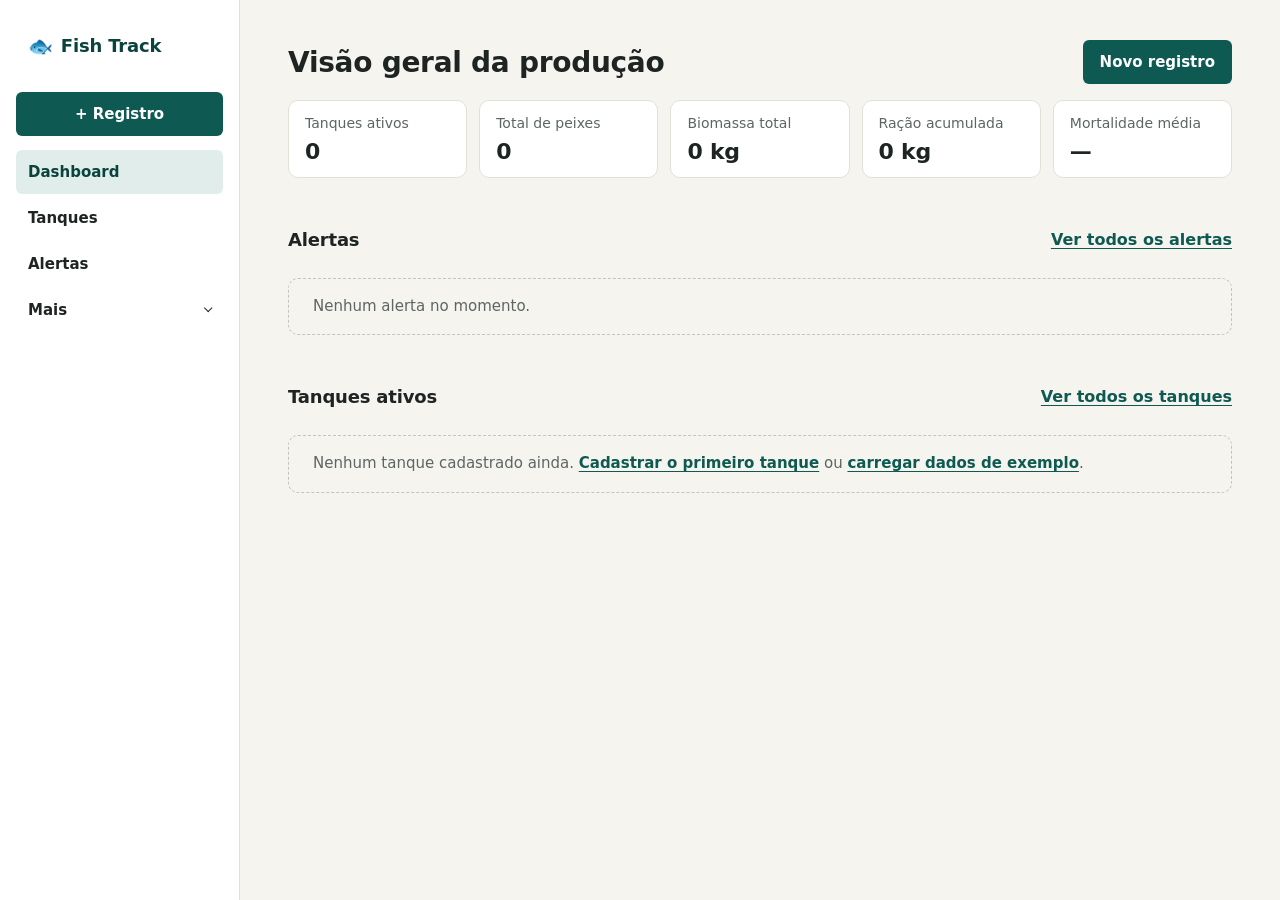
==== index.html @ eb99dcd0 "implementa o JavaScript do MVP com PWA offline." ====
<!DOCTYPE html>
<html lang="pt-BR">
<head>
    <meta charset="UTF-8">
    <meta name="viewport" content="width=device-width, initial-scale=1.0">
    <title>Fish Track - Dashboard</title>
    <meta name="theme-color" content="#0e5a52">
    <link rel="icon" href="assets/icons/icone.svg" type="image/svg+xml">
    <link rel="apple-touch-icon" href="assets/icons/icone-192.png">
    <link rel="manifest" href="manifest.json">
    <link rel="stylesheet" href="css/base.css">
    <link rel="stylesheet" href="css/layout.css">
    <link rel="stylesheet" href="css/components.css">
</head>
<body>
    <header class="cabecalho">
        <a class="cabecalho__marca" href="index.html">
            <span class="cabecalho__logo" aria-hidden="true">🐟</span>
            <span class="cabecalho__titulo">Fish Track</span>
        </a>
        <nav class="menu" aria-label="Navegação principal">
            <a class="menu__link" href="index.html" aria-current="page">Dashboard</a>
            <a class="menu__link" href="tanques.html">Tanques</a>
            <a class="menu__link menu__link--destaque" href="registro.html">+ Registro</a>
            <a class="menu__link" href="alertas.html">Alertas</a>
            <details class="menu__mais" id="menu-mais">
                <summary class="menu__link">Mais</summary>
                <div class="menu__submenu">
                    <a class="menu__link" href="calendario.html">Calendário</a>
                    <a class="menu__link" href="configuracoes.html">Configurações</a>
                </div>
            </details>
        </nav>
    </header>

    <main class="pagina">
        <section class="secao" aria-labelledby="titulo-visao-geral">
            <div class="secao__cabecalho">
                <h1 class="pagina__titulo" id="titulo-visao-geral">Visão geral da produção</h1>
                <a class="botao botao--primario" href="registro.html">Novo registro</a>
            </div>

            <dl class="grade-indicadores">
                <div class="cartao-indicador">
                    <dt class="cartao-indicador__rotulo">Tanques ativos</dt>
                    <dd class="cartao-indicador__valor" data-indicador="tanquesAtivos">—</dd>
                </div>
                <div class="cartao-indicador">
                    <dt class="cartao-indicador__rotulo">Total de peixes</dt>
                    <dd class="cartao-indicador__valor" data-indicador="totalPeixes">—</dd>
                </div>
                <div class="cartao-indicador">
                    <dt class="cartao-indicador__rotulo">Biomassa total</dt>
                    <dd class="cartao-indicador__valor" data-indicador="biomassaTotal">—</dd>
                </div>
                <div class="cartao-indicador">
                    <dt class="cartao-indicador__rotulo">Ração acumulada</dt>
                    <dd class="cartao-indicador__valor" data-indicador="racaoAcumulada">—</dd>
                </div>
                <div class="cartao-indicador">
                    <dt class="cartao-indicador__rotulo">Mortalidade média</dt>
                    <dd class="cartao-indicador__valor" data-indicador="mortalidadeMedia">—</dd>
                </div>
            </dl>
        </section>

        <section class="secao" aria-labelledby="titulo-alertas">
            <div class="secao__cabecalho">
                <h2 class="secao__titulo" id="titulo-alertas">Alertas</h2>
                <a class="link" href="alertas.html">Ver todos os alertas</a>
            </div>

            <ul class="lista-alertas" id="lista-alertas">
                <li class="lista-alertas__vazio">Nenhum alerta no momento.</li>
            </ul>
        </section>

        <section class="secao" aria-labelledby="titulo-tanques-ativos">
            <div class="secao__cabecalho">
                <h2 class="secao__titulo" id="titulo-tanques-ativos">Tanques ativos</h2>
                <a class="link" href="tanques.html">Ver todos os tanques</a>
            </div>

            <div class="grade-tanques" id="grade-tanques">
                <p class="grade-tanques__vazio">Nenhum tanque com ciclo ativo no momento.</p>
            </div>
        </section>
    </main>

    <script type="module" src="js/pages/dashboard.js"></script>
</body>
</html>
---- css/base.css ----
/* =========================================================
   Fish Track — base
   Variáveis, reset e tipografia.
   Breakpoints do projeto (media queries não aceitam variáveis):
   40rem para tablet e 60rem para desktop, com menu lateral.
   ========================================================= */

:root {
    color-scheme: light;

    /* Cores */
    --cor-fundo: #f5f4ef;
    --cor-superficie: #ffffff;
    --cor-superficie-suave: #faf9f6;
    --cor-borda: #e2e0d8;
    --cor-borda-forte: #c6c3b8;
    --cor-texto: #1d2422;
    --cor-texto-suave: #5c6662;
    --cor-texto-invertido: #ffffff;

    --cor-primaria: #0e5a52;
    --cor-primaria-escura: #0a433d;
    --cor-primaria-suave: #e1edea;

    --cor-sucesso: #2d6a31;
    --cor-sucesso-suave: #e6f0e2;
    --cor-atencao: #8a5300;
    --cor-atencao-suave: #faefdc;
    --cor-perigo: #a8231b;
    --cor-perigo-suave: #fbeae7;
    --cor-perigo-borda: #ebc0ba;
    --cor-info: #52617a;
    --cor-info-suave: #e9edf2;
    --cor-neutra-suave: #ecebe5;

    --cor-foco: var(--cor-primaria);

    /* Eventos do calendário. Despesca prevista e realizada usam a mesma cor:
       a prevista é desenhada vazada. */
    --cor-evento-povoamento: var(--cor-primaria);
    --cor-evento-registro: var(--cor-info);
    --cor-evento-despesca: var(--cor-sucesso);

    /* Tipografia: fonte do sistema, para funcionar offline sem baixar nada */
    --fonte: system-ui, -apple-system, "Segoe UI", Roboto, "Helvetica Neue", Arial, sans-serif;
    --texto-1: 0.75rem;
    --texto-2: 0.875rem;
    --texto-3: 0.9375rem;
    --texto-4: 1rem;
    --texto-5: 1.125rem;
    --texto-6: 1.375rem;
    --texto-7: 1.75rem;

    /* Espaçamentos */
    --espaco-1: 0.25rem;
    --espaco-2: 0.5rem;
    --espaco-3: 0.75rem;
    --espaco-4: 1rem;
    --espaco-5: 1.5rem;
    --espaco-6: 2rem;
    --espaco-7: 2.5rem;
    --espaco-8: 3rem;

    /* Formas e medidas */
    --raio: 6px;
    --raio-grande: 10px;
    --altura-toque: 2.75rem;
    --altura-menu: 3.75rem;
    --largura-conteudo: 72rem;
    --sombra-flutuante: 0 12px 32px rgb(29 36 34 / 0.16), 0 2px 6px rgb(29 36 34 / 0.08);
    --transicao: 150ms ease;
}

*,
*::before,
*::after {
    box-sizing: border-box;
}

/* Classes como .botao definem display e anulariam o atributo hidden,
   que o JS usa para mostrar e esconder elementos. */
[hidden] {
    display: none !important;
}

html {
    -webkit-text-size-adjust: 100%;
    text-size-adjust: 100%;
}

body {
    margin: 0;
    min-height: 100vh;
    background: var(--cor-fundo);
    color: var(--cor-texto);
    font-family: var(--fonte);
    font-size: var(--texto-4);
    line-height: 1.55;
    -webkit-font-smoothing: antialiased;
}

h1,
h2,
h3,
p,
dl,
dd,
figure {
    margin: 0;
}

h1,
h2,
h3 {
    font-weight: 650;
    line-height: 1.25;
    letter-spacing: -0.01em;
    text-wrap: balance;
}

p {
    text-wrap: pretty;
}

a {
    color: var(--cor-primaria);
}

img,
svg {
    display: block;
    max-width: 100%;
}

button,
input,
select,
textarea {
    font: inherit;
    color: inherit;
}

table {
    border-collapse: collapse;
}

:focus-visible {
    outline: 2px solid var(--cor-foco);
    outline-offset: 2px;
}

::selection {
    background: var(--cor-primaria-suave);
    color: var(--cor-texto);
}

/* Texto lido por leitores de tela e invisível na tela, para informações
   que a interface só mostra por cor (como a gravidade de um alerta). */
.visualmente-oculto {
    position: absolute;
    width: 1px;
    height: 1px;
    overflow: hidden;
    clip-path: inset(50%);
    white-space: nowrap;
}
---- css/layout.css ----
/* =========================================================
   Fish Track — layout
   Estrutura da página, navegação e grades. Mobile-first:
   no celular o menu é uma barra fixa embaixo; a partir de
   60rem vira uma coluna lateral.
   ========================================================= */

body {
    padding-bottom: calc(var(--altura-menu) + env(safe-area-inset-bottom));
}

/* ---------- Cabeçalho ---------- */

.cabecalho {
    display: flex;
    align-items: center;
    padding: var(--espaco-2) var(--espaco-4);
    background: var(--cor-superficie);
    border-bottom: 1px solid var(--cor-borda);
}

.cabecalho__marca {
    display: inline-flex;
    align-items: center;
    gap: var(--espaco-2);
    min-height: var(--altura-toque);
    color: var(--cor-primaria-escura);
    font-size: var(--texto-5);
    font-weight: 700;
    letter-spacing: -0.01em;
    text-decoration: none;
}

.cabecalho__logo {
    font-size: 1.25rem;
    line-height: 1;
}

/* ---------- Menu ---------- */

.menu {
    position: fixed;
    inset: auto 0 0;
    z-index: 10;
    display: flex;
    align-items: stretch;
    height: calc(var(--altura-menu) + env(safe-area-inset-bottom));
    padding: 0 var(--espaco-1) env(safe-area-inset-bottom);
    background: var(--cor-superficie);
    border-top: 1px solid var(--cor-borda);
}

.menu > * {
    flex: 1 1 auto;
}

.menu__link {
    display: flex;
    align-items: center;
    justify-content: center;
    padding: 0 var(--espaco-1);
    color: var(--cor-texto-suave);
    font-size: var(--texto-1);
    font-weight: 600;
    line-height: 1.2;
    white-space: nowrap;
    text-decoration: none;
    cursor: pointer;
    transition: color var(--transicao), background-color var(--transicao);
}

.menu__link:hover {
    color: var(--cor-texto);
}

.menu__link[aria-current="page"],
.menu__mais:not([open]):has([aria-current="page"]) > .menu__link {
    color: var(--cor-primaria);
    box-shadow: inset 0 2px 0 var(--cor-primaria);
}

.menu__link--destaque {
    flex: none;
    align-self: center;
    min-height: var(--altura-toque);
    margin: 0 var(--espaco-1);
    padding: 0 var(--espaco-3);
    border-radius: var(--raio);
    background: var(--cor-primaria);
    color: var(--cor-texto-invertido);
}

.menu__link--destaque:hover,
.menu__link--destaque[aria-current="page"] {
    background: var(--cor-primaria-escura);
    color: var(--cor-texto-invertido);
    box-shadow: none;
}

.menu__mais > summary {
    height: 100%;
    list-style: none;
    user-select: none;
}

.menu__mais > summary::-webkit-details-marker {
    display: none;
}

/* No celular, o submenu abre como painel acima da barra. */
.menu__submenu {
    position: absolute;
    right: var(--espaco-2);
    bottom: calc(100% + var(--espaco-2));
    display: grid;
    min-width: 12rem;
    padding: var(--espaco-1);
    background: var(--cor-superficie);
    border: 1px solid var(--cor-borda);
    border-radius: var(--raio-grande);
    box-shadow: var(--sombra-flutuante);
}

.menu__submenu .menu__link {
    justify-content: flex-start;
    min-height: var(--altura-toque);
    padding: 0 var(--espaco-3);
    border-radius: var(--raio);
    color: var(--cor-texto);
    font-size: var(--texto-3);
}

.menu__submenu .menu__link[aria-current="page"] {
    background: var(--cor-primaria-suave);
    color: var(--cor-primaria-escura);
    box-shadow: none;
}

/* ---------- Página e seções ---------- */

.pagina {
    width: 100%;
    max-width: var(--largura-conteudo);
    margin-inline: auto;
    padding: var(--espaco-5) var(--espaco-4) var(--espaco-7);
}

.pagina__titulo {
    font-size: var(--texto-6);
}

.pagina > .pagina__titulo {
    margin-bottom: var(--espaco-5);
}

.pagina__descricao,
.secao__descricao {
    max-width: 60ch;
    color: var(--cor-texto-suave);
}

.secao {
    display: grid;
    align-content: start;
    gap: var(--espaco-4);
}

.secao + .secao {
    margin-top: var(--espaco-7);
}

.secao__cabecalho {
    display: flex;
    flex-wrap: wrap;
    align-items: center;
    justify-content: space-between;
    gap: var(--espaco-2) var(--espaco-4);
}

.secao__titulo {
    font-size: var(--texto-5);
}

.secao__descricao {
    margin-top: calc(var(--espaco-2) * -1);
}

.secao__acoes {
    display: flex;
    flex-wrap: wrap;
    gap: var(--espaco-3);
}

/* ---------- Grades ---------- */

.grade-indicadores {
    display: grid;
    grid-template-columns: repeat(auto-fit, minmax(min(9.5rem, 100%), 1fr));
    gap: var(--espaco-3);
}

.grade-tanques {
    display: grid;
    grid-template-columns: repeat(auto-fill, minmax(min(18rem, 100%), 1fr));
    gap: var(--espaco-4);
}

.grade-graficos {
    display: grid;
    grid-template-columns: repeat(auto-fill, minmax(min(20rem, 100%), 1fr));
    gap: var(--espaco-4);
}

.grupos-alertas {
    display: grid;
    gap: var(--espaco-6);
}

/* ---------- Tablet ---------- */

@media (min-width: 40rem) {
    .pagina {
        padding: var(--espaco-6) var(--espaco-6) var(--espaco-8);
    }

    .pagina__titulo {
        font-size: var(--texto-7);
    }

    .menu__link {
        font-size: var(--texto-2);
    }
}

/* ---------- Desktop: menu lateral ---------- */

@media (min-width: 60rem) {
    body {
        display: grid;
        grid-template-columns: 15rem minmax(0, 1fr);
        padding-bottom: 0;
    }

    .cabecalho {
        position: sticky;
        top: 0;
        align-self: start;
        flex-direction: column;
        align-items: stretch;
        gap: var(--espaco-5);
        height: 100dvh;
        padding: var(--espaco-5) var(--espaco-4);
        border-bottom: 0;
        border-right: 1px solid var(--cor-borda);
        overflow-y: auto;
    }

    .cabecalho__marca {
        padding: 0 var(--espaco-3);
    }

    .menu {
        position: static;
        flex-direction: column;
        gap: 2px;
        height: auto;
        padding: 0;
        background: none;
        border: 0;
    }

    .menu > * {
        flex: none;
    }

    .menu__link {
        justify-content: flex-start;
        min-height: var(--altura-toque);
        padding: 0 var(--espaco-3);
        border-radius: var(--raio);
        color: var(--cor-texto);
        font-size: var(--texto-3);
    }

    .menu__link:hover {
        background: var(--cor-neutra-suave);
    }

    .menu__link[aria-current="page"],
    .menu__mais:not([open]):has([aria-current="page"]) > .menu__link {
        background: var(--cor-primaria-suave);
        color: var(--cor-primaria-escura);
        box-shadow: none;
    }

    /* A ação principal fica no topo do menu, como botão. Repete as cores
       porque as regras de .menu__link acima têm a mesma especificidade. */
    .menu__link--destaque {
        order: -1;
        align-self: stretch;
        justify-content: center;
        margin: 0 0 var(--espaco-3);
        background: var(--cor-primaria);
        color: var(--cor-texto-invertido);
    }

    .menu__link--destaque:hover,
    .menu__link--destaque[aria-current="page"] {
        background: var(--cor-primaria-escura);
        color: var(--cor-texto-invertido);
    }

    .menu__mais > summary::after {
        content: "";
        width: 0.4rem;
        height: 0.4rem;
        margin-left: auto;
        border-right: 1.5px solid currentColor;
        border-bottom: 1.5px solid currentColor;
        transform: translateY(-2px) rotate(45deg);
        transition: transform var(--transicao);
    }

    .menu__mais[open] > summary::after {
        transform: translateY(1px) rotate(-135deg);
    }

    .menu__submenu {
        position: static;
        gap: 2px;
        min-width: 0;
        padding: 2px 0 0 var(--espaco-3);
        background: none;
        border: 0;
        border-radius: 0;
        box-shadow: none;
    }

    .pagina {
        padding: var(--espaco-7) var(--espaco-8) var(--espaco-8);
    }
}
---- css/components.css ----
/* =========================================================
   Fish Track — componentes
   Estados visuais usam atributos ARIA quando existem
   (aria-current, aria-selected, aria-invalid, aria-pressed).
   Classes marcadas com "gerado pelo JS" ainda não aparecem no
   HTML: são criadas pelos módulos de js/ui e js/pages.
   ========================================================= */

/* ---------- Botões e links ---------- */

.botao {
    display: inline-flex;
    align-items: center;
    justify-content: center;
    gap: var(--espaco-2);
    min-height: var(--altura-toque);
    padding: 0 var(--espaco-4);
    border: 1px solid transparent;
    border-radius: var(--raio);
    font-size: var(--texto-3);
    font-weight: 600;
    line-height: 1.2;
    text-align: center;
    text-decoration: none;
    white-space: nowrap;
    cursor: pointer;
    transition: background-color var(--transicao), border-color var(--transicao), color var(--transicao);
}

.botao:disabled,
.botao[aria-disabled="true"] {
    opacity: 0.5;
    cursor: not-allowed;
}

.botao--primario {
    background: var(--cor-primaria);
    color: var(--cor-texto-invertido);
}

.botao--primario:hover {
    background: var(--cor-primaria-escura);
}

.botao--secundario {
    background: var(--cor-superficie);
    border-color: var(--cor-borda-forte);
    color: var(--cor-texto);
}

.botao--secundario:hover {
    background: var(--cor-neutra-suave);
}

.botao--perigo {
    background: var(--cor-superficie);
    border-color: var(--cor-perigo-borda);
    color: var(--cor-perigo);
}

.botao--perigo:hover {
    background: var(--cor-perigo-suave);
}

.link {
    padding: 0;
    border: 0;
    background: none;
    color: var(--cor-primaria);
    font-weight: 600;
    text-decoration: underline;
    text-decoration-thickness: 1px;
    text-underline-offset: 0.2em;
    cursor: pointer;
}

.link:hover {
    color: var(--cor-primaria-escura);
    text-decoration-thickness: 2px;
}

/* Links soltos, fora de um parágrafo, precisam da área mínima de toque. */
.secao__cabecalho .link,
.cartao-tanque__acoes .link {
    display: inline-flex;
    align-items: center;
    min-height: var(--altura-toque);
}

/* ---------- Selo de status ---------- */

.selo {
    display: inline-flex;
    align-items: center;
    padding: 0.125rem var(--espaco-2);
    border: 1px solid transparent;
    border-radius: 4px;
    background: var(--cor-neutra-suave);
    color: var(--cor-texto-suave);
    font-size: var(--texto-1);
    font-weight: 600;
    line-height: 1.4;
    white-space: nowrap;
}

.selo:empty {
    display: none;
}

/* Gerado pelo JS: um modificador por status do tanque ("vazio" usa o estilo
   padrão) e, no dashboard, pela maior gravidade entre os alertas do tanque. */
.selo--ativo,
.selo--sem-alerta {
    background: var(--cor-sucesso-suave);
    color: var(--cor-sucesso);
}

.selo--manutencao,
.selo--alerta-media {
    background: var(--cor-atencao-suave);
    color: var(--cor-atencao);
}

.selo--alerta-alta {
    background: var(--cor-perigo-suave);
    color: var(--cor-perigo);
}

.selo--alerta-baixa {
    background: var(--cor-info-suave);
    color: var(--cor-info);
}

.selo--arquivado {
    background: transparent;
    border-color: var(--cor-borda-forte);
}

/* ---------- Campos de formulário ---------- */

.campo {
    display: grid;
    align-content: start;
    gap: var(--espaco-2);
    max-width: 40rem;
}

.campo--filtro {
    max-width: 18rem;
}

.campo__rotulo {
    font-size: var(--texto-3);
    font-weight: 600;
}

.campo__input,
.campo__select {
    width: 100%;
    min-height: var(--altura-toque);
    padding: var(--espaco-2) var(--espaco-3);
    border: 1px solid var(--cor-borda-forte);
    border-radius: var(--raio);
    background: var(--cor-superficie);
    color: var(--cor-texto);
    /* 1rem evita o zoom automático do iOS ao focar o campo. */
    font-size: var(--texto-4);
    transition: border-color var(--transicao);
}

.campo__input:hover,
.campo__select:hover {
    border-color: var(--cor-texto-suave);
}

.campo__input:focus-visible,
.campo__select:focus-visible {
    border-color: var(--cor-primaria);
    outline-offset: 0;
}

.campo__input[aria-invalid="true"],
.campo__select[aria-invalid="true"] {
    border-color: var(--cor-perigo);
}

.campo__input--area {
    min-height: 6rem;
    resize: vertical;
}

.campo__select {
    appearance: none;
    padding-right: 2.5rem;
    background: var(--cor-superficie) url("data:image/svg+xml,%3Csvg xmlns='http://www.w3.org/2000/svg' width='12' height='8' viewBox='0 0 12 8'%3E%3Cpath d='M1 1.5l5 5 5-5' fill='none' stroke='%235c6662' stroke-width='1.5'/%3E%3C/svg%3E") no-repeat right 0.875rem center;
}

.campo__input[type="file"] {
    padding: var(--espaco-1);
    font-size: var(--texto-3);
}

.campo__input::file-selector-button {
    min-height: 2.25rem;
    margin-right: var(--espaco-3);
    padding: 0 var(--espaco-3);
    border: 1px solid var(--cor-borda-forte);
    border-radius: 4px;
    background: var(--cor-superficie-suave);
    color: var(--cor-texto);
    font-weight: 600;
    cursor: pointer;
}

/* Sem espaço entre linhas: o padding do rótulo já separa a ajuda. */
.campo--checkbox {
    grid-template-columns: auto 1fr;
    align-items: center;
    gap: 0 var(--espaco-3);
}

.campo--checkbox .campo__rotulo {
    padding-block: var(--espaco-2);
    cursor: pointer;
}

.campo--checkbox .campo__ajuda {
    grid-column: 2;
}

.campo__checkbox {
    width: 1.25rem;
    height: 1.25rem;
    margin: 0;
    accent-color: var(--cor-primaria);
}

.campo__ajuda {
    color: var(--cor-texto-suave);
    font-size: var(--texto-2);
}

.campo__erro {
    color: var(--cor-perigo);
    font-size: var(--texto-2);
    font-weight: 600;
}

.campo__erro:empty {
    display: none;
}

/* ---------- Formulário ---------- */

.formulario {
    display: grid;
    gap: var(--espaco-5);
    max-width: 40rem;
}

.formulario__grade {
    display: grid;
    gap: var(--espaco-5) var(--espaco-4);
}

.formulario__aviso {
    color: var(--cor-texto-suave);
    font-size: var(--texto-3);
}

.formulario__erro-geral {
    padding: var(--espaco-3) var(--espaco-4);
    border: 1px solid var(--cor-perigo-borda);
    border-radius: var(--raio);
    background: var(--cor-perigo-suave);
    color: var(--cor-perigo);
    font-weight: 600;
}

.formulario__acoes,
.dialogo__acoes {
    display: flex;
    flex-wrap: wrap;
    gap: var(--espaco-3);
}

.formulario__acoes {
    padding-top: var(--espaco-2);
}

/* No celular os botões dividem a largura; em telas maiores ficam à direita. */
.formulario__acoes > *,
.dialogo__acoes > * {
    flex: 1 1 9rem;
}

@media (min-width: 40rem) {
    /* Sem espaço entre linhas: as linhas de ajuda e erro ficam vazias quase
       sempre, e o espaçamento interno vem do gap do próprio .campo. */
    .formulario__grade {
        grid-template-columns: 1fr 1fr;
        row-gap: 0;
    }

    /* Rótulo, campo, ajuda e erro ocupam linhas compartilhadas pelas duas
       colunas: um rótulo de duas linhas não desalinha o campo ao lado. */
    .formulario__grade > .campo {
        grid-row: span 4;
        grid-template-rows: subgrid;
    }

    .formulario__acoes,
    .dialogo__acoes {
        justify-content: flex-end;
    }

    .formulario__acoes > *,
    .dialogo__acoes > * {
        flex: none;
    }
}

/* ---------- Mensagem de status ---------- */

/* Retorno de uma ação (salvar, exportar, restaurar). Fica num elemento com
   role="status", que já existe vazio na página para o leitor de tela anunciar. */
.mensagem {
    color: var(--cor-sucesso);
    font-weight: 600;
}

.mensagem:empty {
    display: none;
}

.mensagem--erro {
    color: var(--cor-perigo);
}

/* ---------- Cartões ---------- */

.cartao-indicador,
.cartao-tanque,
.cartao-grafico {
    background: var(--cor-superficie);
    border: 1px solid var(--cor-borda);
    border-radius: var(--raio-grande);
}

/* O valor fica no rodapé do cartão para alinhar na mesma linha da grade
   mesmo quando algum rótulo quebra em duas linhas. */
.cartao-indicador {
    display: grid;
    align-content: space-between;
    gap: var(--espaco-1);
    padding: var(--espaco-3) var(--espaco-4);
}

.cartao-indicador__rotulo {
    color: var(--cor-texto-suave);
    font-size: var(--texto-2);
}

.cartao-indicador__valor {
    font-size: var(--texto-6);
    font-weight: 650;
    font-variant-numeric: tabular-nums;
    letter-spacing: -0.01em;
    line-height: 1.2;
}

.cartao-tanque {
    display: grid;
    align-content: start;
    gap: var(--espaco-3);
    padding: var(--espaco-4);
}

.cartao-tanque__cabecalho {
    display: flex;
    align-items: flex-start;
    justify-content: space-between;
    gap: var(--espaco-3);
}

.cartao-tanque__nome {
    font-size: var(--texto-5);
}

.cartao-tanque__especie {
    margin-top: calc(var(--espaco-2) * -1);
    color: var(--cor-texto-suave);
    font-size: var(--texto-2);
}

.cartao-tanque__metricas {
    display: grid;
    grid-template-columns: repeat(3, minmax(0, 1fr));
    gap: var(--espaco-3);
    padding-top: var(--espaco-3);
    border-top: 1px solid var(--cor-borda);
}

.cartao-tanque__metrica dt {
    color: var(--cor-texto-suave);
    font-size: var(--texto-1);
}

.cartao-tanque__metrica dd {
    font-weight: 600;
    font-variant-numeric: tabular-nums;
}

.cartao-tanque__acoes {
    display: flex;
    flex-wrap: wrap;
    gap: var(--espaco-5);
}

/* ---------- Gráficos ---------- */

.cartao-grafico {
    display: grid;
    gap: var(--espaco-3);
    padding: var(--espaco-4);
}

.cartao-grafico__titulo {
    font-size: var(--texto-3);
    font-weight: 600;
}

.cartao-grafico__area:empty {
    display: none;
}

.cartao-grafico__area svg {
    width: 100%;
    height: auto;
    overflow: visible;
}

.cartao-grafico__vazio {
    display: grid;
    place-items: center;
    min-height: 10rem;
    padding: var(--espaco-4);
    border-radius: var(--raio);
    background: var(--cor-superficie-suave);
    color: var(--cor-texto-suave);
    font-size: var(--texto-2);
    text-align: center;
}

/* Gerado por js/ui/graficos.js: elementos do SVG. */
.grafico__grade {
    stroke: var(--cor-borda);
    stroke-width: 1;
}

.grafico__rotulo {
    fill: var(--cor-texto-suave);
    font-size: 11px;
    font-variant-numeric: tabular-nums;
}

.grafico__area {
    fill: var(--cor-primaria-suave);
}

.grafico__linha {
    fill: none;
    stroke: var(--cor-primaria);
    stroke-width: 2;
    stroke-linecap: round;
    stroke-linejoin: round;
}

.grafico__ponto {
    fill: var(--cor-superficie);
    stroke: var(--cor-primaria);
    stroke-width: 2;
}

/* ---------- Avisos e estados vazios ---------- */

.aviso-vazio {
    padding: var(--espaco-4) var(--espaco-5);
    border: 1px solid var(--cor-borda);
    border-radius: var(--raio-grande);
    background: var(--cor-superficie);
    color: var(--cor-texto-suave);
}

.aviso-vazio:not([hidden]) + * {
    margin-top: var(--espaco-5);
}

.grade-tanques__vazio,
.grupos-alertas__vazio,
.lista-alertas__vazio,
.lista-registros__vazio,
.lista-eventos__vazio,
.tabela__vazio,
.aviso-pendente {
    padding: var(--espaco-4) var(--espaco-5);
    border: 1px dashed var(--cor-borda-forte);
    border-radius: var(--raio-grande);
    color: var(--cor-texto-suave);
    font-size: var(--texto-3);
}

.grade-tanques__vazio {
    grid-column: 1 / -1;
}

/* ---------- Listas ---------- */

.lista-alertas,
.lista-registros,
.lista-eventos,
.legenda-calendario {
    margin: 0;
    padding: 0;
    list-style: none;
}

.lista-alertas {
    display: grid;
    gap: var(--espaco-2);
}

/* Gerado pelo JS: .lista-alertas__item com --alta, --media ou --baixa,
   contendo .lista-alertas__titulo e .lista-alertas__detalhe. */
.lista-alertas__item {
    --cor-gravidade: var(--cor-info);
    display: grid;
    grid-template-columns: auto 1fr;
    align-items: start;
    column-gap: var(--espaco-3);
    padding: var(--espaco-3) var(--espaco-4);
    border: 1px solid var(--cor-borda);
    border-radius: var(--raio-grande);
    background: var(--cor-superficie);
}

.lista-alertas__item::before {
    content: "";
    grid-row: span 2;
    width: 0.625rem;
    height: 0.625rem;
    margin-top: 0.45em;
    border-radius: 50%;
    background: var(--cor-gravidade);
}

.lista-alertas__item--alta {
    --cor-gravidade: var(--cor-perigo);
    border-color: var(--cor-perigo-borda);
    background: var(--cor-perigo-suave);
}

.lista-alertas__item--media {
    --cor-gravidade: var(--cor-atencao);
}

.lista-alertas__titulo {
    font-weight: 600;
}

.lista-alertas__detalhe {
    grid-column: 2;
    color: var(--cor-texto-suave);
    font-size: var(--texto-2);
}

.grupo-alertas {
    display: grid;
    gap: var(--espaco-3);
}

.grupo-alertas__titulo {
    font-size: var(--texto-5);
}

.grupo-alertas__titulo .link {
    color: var(--cor-texto);
    text-decoration: none;
}

.grupo-alertas__titulo .link:hover {
    text-decoration: underline;
}

.grupo-alertas__especie {
    margin-top: calc(var(--espaco-3) * -1);
    color: var(--cor-texto-suave);
    font-size: var(--texto-2);
}

/* Gerado pelo JS: linhas de registros recentes (__item, __data, __resumo)
   e de eventos do dia (__item com o tipo do evento, __tanque, __tipo). */
.lista-registros__item,
.lista-eventos__item {
    padding: var(--espaco-3) 0;
    border-bottom: 1px solid var(--cor-borda);
}

.lista-registros__item {
    display: flex;
    flex-wrap: wrap;
    align-items: baseline;
    gap: var(--espaco-1) var(--espaco-4);
}

/* Mesma estrutura dos alertas: marcador à esquerda, texto em duas linhas. */
.lista-eventos__item {
    display: grid;
    grid-template-columns: auto 1fr;
    align-items: start;
    column-gap: var(--espaco-3);
}

.lista-eventos__tipo {
    grid-column: 2;
}

.lista-registros__data,
.lista-eventos__tanque {
    font-weight: 600;
    font-variant-numeric: tabular-nums;
}

.lista-registros__resumo,
.lista-eventos__tipo {
    color: var(--cor-texto-suave);
    font-size: var(--texto-2);
}

/* ---------- Abas ---------- */

.abas {
    display: flex;
    gap: var(--espaco-1);
    margin-bottom: var(--espaco-6);
    /* Linha de base em sombra: uma borda com margem negativa nas abas
       geraria rolagem vertical de 1px dentro do overflow. */
    box-shadow: inset 0 -1px 0 var(--cor-borda);
    overflow-x: auto;
    scrollbar-width: none;
}

.abas__aba {
    flex: none;
    min-height: var(--altura-toque);
    padding: 0 var(--espaco-4);
    border: 0;
    border-bottom: 2px solid transparent;
    background: none;
    color: var(--cor-texto-suave);
    font-weight: 600;
    cursor: pointer;
    transition: color var(--transicao), border-color var(--transicao);
}

.abas__aba:hover {
    color: var(--cor-texto);
}

.abas__aba[aria-selected="true"] {
    border-bottom-color: var(--cor-primaria);
    color: var(--cor-primaria);
}

/* ---------- Tabela ---------- */

.tabela-rolagem {
    overflow-x: auto;
    border: 1px solid var(--cor-borda);
    border-radius: var(--raio-grande);
    background: var(--cor-superficie);
}

.tabela {
    width: 100%;
    font-size: var(--texto-3);
    font-variant-numeric: tabular-nums;
}

.tabela th,
.tabela td {
    padding: var(--espaco-3);
    border-bottom: 1px solid var(--cor-borda);
    text-align: left;
    vertical-align: top;
}

/* Cabeçalhos podem quebrar ("Peso médio / (g)") para a tabela caber no
   desktop sem rolagem; alinhados por baixo, as quebras não desalinham. */
.tabela th {
    background: var(--cor-superficie-suave);
    color: var(--cor-texto-suave);
    font-size: var(--texto-2);
    font-weight: 600;
    vertical-align: bottom;
}

.tabela td:last-child {
    white-space: nowrap;
}

.tabela tbody tr:last-child td {
    border-bottom: 0;
}

.tabela tbody tr:hover {
    background: var(--cor-superficie-suave);
}

/* Gerado pelo JS: links de editar e excluir na última coluna. */
.tabela__acoes {
    display: flex;
    gap: var(--espaco-4);
}

/* ---------- Diálogo ---------- */

.dialogo {
    width: min(28rem, calc(100% - 2 * var(--espaco-4)));
    padding: 0;
    border: 1px solid var(--cor-borda);
    border-radius: var(--raio-grande);
    background: var(--cor-superficie);
    color: var(--cor-texto);
    box-shadow: var(--sombra-flutuante);
}

.dialogo::backdrop {
    background: rgb(29 36 34 / 0.45);
}

.dialogo--formulario {
    width: min(40rem, calc(100% - 2 * var(--espaco-4)));
}

.dialogo__conteudo {
    display: grid;
    gap: var(--espaco-5);
    padding: var(--espaco-5);
}

.dialogo__titulo {
    font-size: var(--texto-5);
}

.dialogo__texto {
    margin-top: calc(var(--espaco-3) * -1);
    color: var(--cor-texto-suave);
    font-size: var(--texto-3);
}

/* ---------- Cabeçalho do tanque ---------- */

.cabecalho-tanque {
    display: grid;
    gap: var(--espaco-2);
    margin-bottom: var(--espaco-5);
}

.cabecalho-tanque__identificacao {
    display: flex;
    flex-wrap: wrap;
    align-items: center;
    gap: var(--espaco-2) var(--espaco-3);
}

.cabecalho-tanque__especie {
    color: var(--cor-texto-suave);
}

.cabecalho-tanque__ciclo,
.cabecalho-tanque__observacoes {
    color: var(--cor-texto-suave);
    font-size: var(--texto-2);
}

.cabecalho-tanque__observacoes {
    max-width: 60ch;
    white-space: pre-line;
}

.cabecalho-tanque__especie:empty,
.cabecalho-tanque__ciclo:empty,
.cabecalho-tanque__observacoes:empty {
    display: none;
}

.cabecalho-tanque__acoes {
    display: flex;
    flex-wrap: wrap;
    gap: var(--espaco-2);
    margin-top: var(--espaco-3);
}

/* ---------- Calendário ---------- */

.navegacao-mes {
    display: flex;
    flex-wrap: wrap;
    align-items: center;
    gap: var(--espaco-2);
}

.navegacao-mes__titulo {
    flex: 1 1 auto;
    min-width: 8rem;
    font-size: var(--texto-5);
    text-align: center;
}

.navegacao-mes .botao {
    min-width: var(--altura-toque);
    padding: 0 var(--espaco-3);
}

.calendario {
    overflow: hidden;
    border: 1px solid var(--cor-borda);
    border-radius: var(--raio-grande);
    background: var(--cor-superficie);
}

/* Gerado por js/ui/calendario.js: .calendario__semana (nomes dos dias),
   .calendario__grade com botões .calendario__dia, cada um com
   .calendario__numero e .calendario__marcadores. */
.calendario__semana,
.calendario__grade {
    display: grid;
    grid-template-columns: repeat(7, minmax(0, 1fr));
}

.calendario__semana {
    padding: var(--espaco-2) 0;
    border-bottom: 1px solid var(--cor-borda);
    background: var(--cor-superficie-suave);
    color: var(--cor-texto-suave);
    font-size: var(--texto-1);
    font-weight: 600;
    text-align: center;
}

.calendario__dia {
    display: flex;
    flex-direction: column;
    align-items: center;
    gap: var(--espaco-1);
    min-height: 3.25rem;
    padding: var(--espaco-1);
    border: 0;
    border-right: 1px solid var(--cor-borda);
    border-bottom: 1px solid var(--cor-borda);
    background: none;
    color: var(--cor-texto);
    font-variant-numeric: tabular-nums;
    cursor: pointer;
}

.calendario__dia:nth-child(7n) {
    border-right: 0;
}

.calendario__dia:nth-last-child(-n + 7) {
    border-bottom: 0;
}

.calendario__dia:hover {
    background: var(--cor-superficie-suave);
}

.calendario__dia--fora-do-mes {
    color: var(--cor-borda-forte);
}

.calendario__dia[aria-pressed="true"] {
    box-shadow: inset 0 0 0 2px var(--cor-primaria);
}

.calendario__numero {
    display: grid;
    place-items: center;
    width: 1.75rem;
    height: 1.75rem;
    border-radius: 50%;
    font-size: var(--texto-2);
}

.calendario__dia--hoje .calendario__numero {
    background: var(--cor-primaria);
    color: var(--cor-texto-invertido);
    font-weight: 700;
}

.calendario__marcadores {
    display: flex;
    flex-wrap: wrap;
    justify-content: center;
    gap: 3px;
}

.calendario__marcador {
    width: 6px;
    height: 6px;
    border-radius: 50%;
    background: var(--cor-evento);
}

@media (min-width: 40rem) {
    .calendario__dia {
        align-items: flex-start;
        min-height: 5rem;
        padding: var(--espaco-2);
    }

    .calendario__marcadores {
        justify-content: flex-start;
    }
}

.legenda-calendario {
    display: flex;
    flex-wrap: wrap;
    gap: var(--espaco-2) var(--espaco-5);
    color: var(--cor-texto-suave);
    font-size: var(--texto-2);
}

.legenda-calendario__item {
    display: inline-flex;
    align-items: center;
    gap: var(--espaco-2);
}

.legenda-calendario__item::before,
.lista-eventos__item::before {
    content: "";
    flex: none;
    width: 0.625rem;
    height: 0.625rem;
    border-radius: 50%;
    background: var(--cor-evento, var(--cor-texto-suave));
}

.lista-eventos__item::before {
    grid-row: span 2;
    margin-top: 0.45em;
}

/* Cor de cada tipo de evento, compartilhada por legenda, marcadores e lista. */
.legenda-calendario__item--povoamento,
.calendario__marcador--povoamento,
.lista-eventos__item--povoamento {
    --cor-evento: var(--cor-evento-povoamento);
}

.legenda-calendario__item--registro,
.calendario__marcador--registro,
.lista-eventos__item--registro {
    --cor-evento: var(--cor-evento-registro);
}

.legenda-calendario__item--despesca-prevista,
.calendario__marcador--despesca-prevista,
.lista-eventos__item--despesca-prevista,
.legenda-calendario__item--despesca-realizada,
.calendario__marcador--despesca-realizada,
.lista-eventos__item--despesca-realizada {
    --cor-evento: var(--cor-evento-despesca);
}

.legenda-calendario__item--despesca-prevista::before,
.calendario__marcador--despesca-prevista,
.lista-eventos__item--despesca-prevista::before {
    background: none;
    box-shadow: inset 0 0 0 1.5px var(--cor-evento);
}
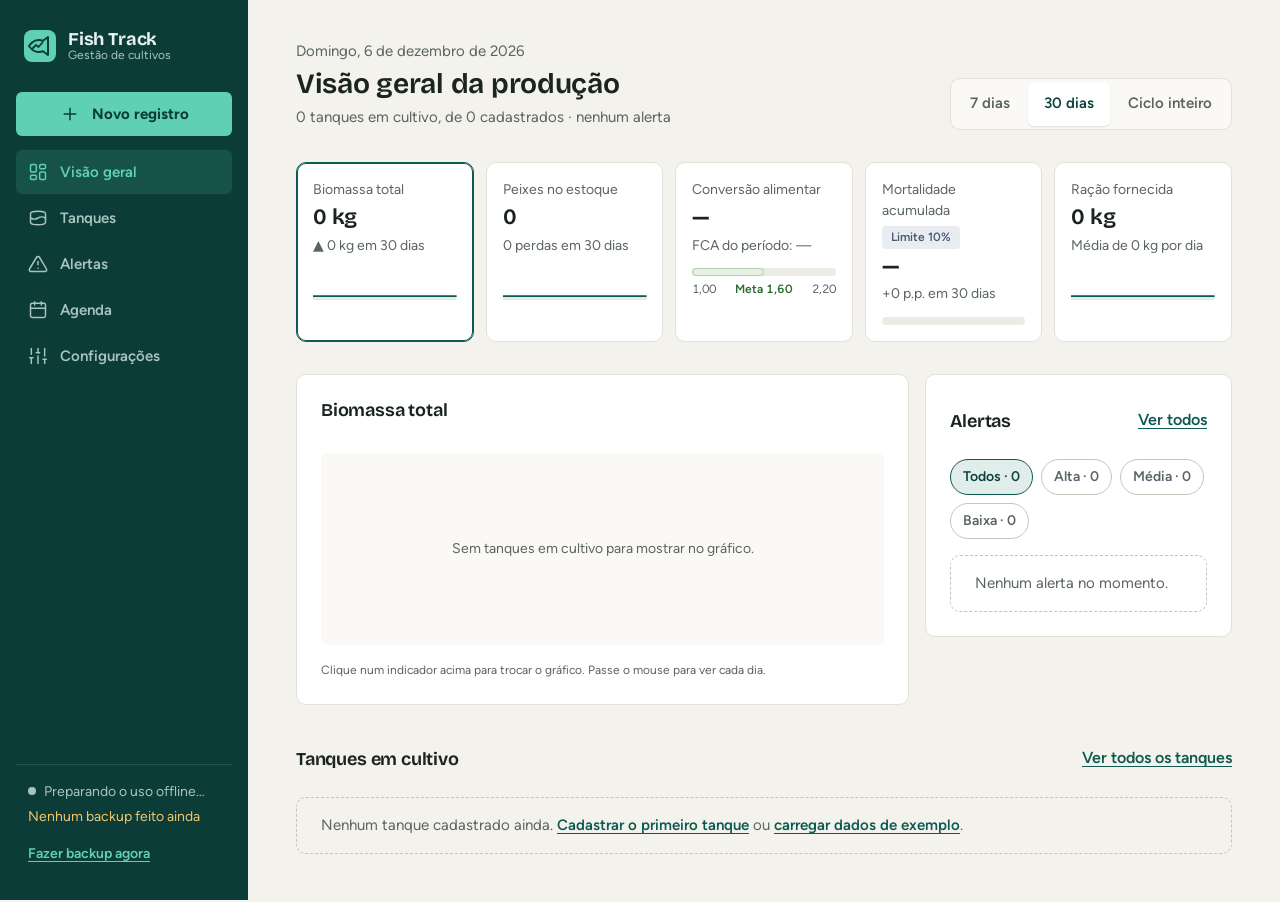
==== commit e8f3488c: "feat: novo dashboard com indicadores, gráfico por tanque e menu lateral Menu lateral escuro com ícon" ====
--- a/index.html
+++ b/index.html
@@ -15,75 +15,86 @@
 <body>
     <header class="cabecalho">
         <a class="cabecalho__marca" href="index.html">
-            <span class="cabecalho__logo" aria-hidden="true">🐟</span>
-            <span class="cabecalho__titulo">Fish Track</span>
+            <svg class="cabecalho__simbolo" viewBox="0 0 32 32" aria-hidden="true"><rect width="32" height="32" rx="8" fill="#5fd0b4"/><path d="M5 16c3.2-5 8.5-7.2 14-5.2L24 7v18l-5-3.8C13.5 23.2 8.2 21 5 16Z" fill="none" stroke="#0c3c37" stroke-width="2" stroke-linejoin="round"/><path d="M8.5 18.5 12 15l2.5 2 4-4.5" fill="none" stroke="#0c3c37" stroke-width="1.8" stroke-linecap="round" stroke-linejoin="round"/></svg>
+            <span class="cabecalho__nome">
+                <span class="cabecalho__titulo">Fish Track</span>
+                <span class="cabecalho__subtitulo">Gestão de cultivos</span>
+            </span>
         </a>
         <nav class="menu" aria-label="Navegação principal">
-            <a class="menu__link" href="index.html" aria-current="page">Dashboard</a>
-            <a class="menu__link" href="tanques.html">Tanques</a>
-            <a class="menu__link menu__link--destaque" href="registro.html">+ Registro</a>
-            <a class="menu__link" href="alertas.html">Alertas</a>
+            <a class="menu__link" href="index.html" aria-current="page"><svg class="menu__icone" viewBox="0 0 24 24" aria-hidden="true"><rect x="3" y="3" width="7" height="9" rx="1.5"/><rect x="14" y="3" width="7" height="5" rx="1.5"/><rect x="14" y="12" width="7" height="9" rx="1.5"/><rect x="3" y="16" width="7" height="5" rx="1.5"/></svg><span class="menu__texto">Visão geral</span></a>
+            <a class="menu__link" href="tanques.html"><svg class="menu__icone" viewBox="0 0 24 24" aria-hidden="true"><path d="M3 7c0-1.7 4-3 9-3s9 1.3 9 3v10c0 1.7-4 3-9 3s-9-1.3-9-3Z"/><path d="M3 12c3 1.8 6 1.8 9 0s6-1.8 9 0"/></svg><span class="menu__texto">Tanques</span><span class="menu__contador" data-contador="tanques" hidden></span></a>
+            <a class="menu__link menu__link--destaque" href="registro.html"><svg class="menu__icone menu__icone--girar" viewBox="0 0 24 24" aria-hidden="true"><path d="M12 5v14M5 12h14"/></svg><span class="menu__texto menu__texto--curto">Registro</span><span class="menu__texto menu__texto--longo">Novo registro</span></a>
+            <a class="menu__link" href="alertas.html"><svg class="menu__icone" viewBox="0 0 24 24" aria-hidden="true"><path d="M10.3 3.9 1.8 18a2 2 0 0 0 1.7 3h17a2 2 0 0 0 1.7-3L13.7 3.9a2 2 0 0 0-3.4 0Z"/><path d="M12 9v4M12 17h.01"/></svg><span class="menu__texto">Alertas</span><span class="menu__contador menu__contador--alerta" data-contador="alertas" hidden></span></a>
+            <a class="menu__link menu__link--lateral" href="calendario.html"><svg class="menu__icone" viewBox="0 0 24 24" aria-hidden="true"><rect x="3" y="4" width="18" height="17" rx="2"/><path d="M16 2v4M8 2v4M3 10h18"/></svg><span class="menu__texto">Agenda</span></a>
+            <a class="menu__link menu__link--lateral" href="configuracoes.html"><svg class="menu__icone" viewBox="0 0 24 24" aria-hidden="true"><path d="M4 21v-7M4 10V3M12 21v-9M12 8V3M20 21v-5M20 12V3M2 14h4M10 8h4M18 16h4"/></svg><span class="menu__texto">Configurações</span></a>
             <details class="menu__mais" id="menu-mais">
-                <summary class="menu__link">Mais</summary>
+                <summary class="menu__link"><svg class="menu__icone" viewBox="0 0 24 24" aria-hidden="true"><circle cx="5" cy="12" r="1.3" fill="currentColor"/><circle cx="12" cy="12" r="1.3" fill="currentColor"/><circle cx="19" cy="12" r="1.3" fill="currentColor"/></svg><span class="menu__texto">Mais</span></summary>
                 <div class="menu__submenu">
-                    <a class="menu__link" href="calendario.html">Calendário</a>
-                    <a class="menu__link" href="configuracoes.html">Configurações</a>
+                    <a class="menu__link" href="calendario.html"><svg class="menu__icone" viewBox="0 0 24 24" aria-hidden="true"><rect x="3" y="4" width="18" height="17" rx="2"/><path d="M16 2v4M8 2v4M3 10h18"/></svg><span class="menu__texto">Agenda</span></a>
+                    <a class="menu__link" href="configuracoes.html"><svg class="menu__icone" viewBox="0 0 24 24" aria-hidden="true"><path d="M4 21v-7M4 10V3M12 21v-9M12 8V3M20 21v-5M20 12V3M2 14h4M10 8h4M18 16h4"/></svg><span class="menu__texto">Configurações</span></a>
                 </div>
             </details>
         </nav>
+        <div class="cabecalho__rodape">
+            <p class="cabecalho__status" id="status-offline">Preparando o uso offline…</p>
+            <p class="cabecalho__backup" id="status-backup"></p>
+            <button class="cabecalho__acao" id="botao-backup-rapido" type="button">Fazer backup agora</button>
+        </div>
     </header>
 
-    <main class="pagina">
-        <section class="secao" aria-labelledby="titulo-visao-geral">
-            <div class="secao__cabecalho">
-                <h1 class="pagina__titulo" id="titulo-visao-geral">Visão geral da produção</h1>
-                <a class="botao botao--primario" href="registro.html">Novo registro</a>
+    <main class="pagina painel">
+        <header class="painel__cabecalho">
+            <div class="painel__titulos">
+                <p class="painel__data" id="data-hoje"></p>
+                <h1 class="pagina__titulo">Visão geral da produção</h1>
+                <p class="painel__resumo" id="resumo-producao"></p>
             </div>
+            <div class="painel__acoes">
+                <div class="segmentado" id="seletor-periodo" role="group" aria-label="Período">
+                    <button class="segmentado__opcao" type="button" data-periodo="7" aria-pressed="false">7 dias</button>
+                    <button class="segmentado__opcao" type="button" data-periodo="30" aria-pressed="true">30 dias</button>
+                    <button class="segmentado__opcao" type="button" data-periodo="ciclo" aria-pressed="false">Ciclo inteiro</button>
+                </div>
+            </div>
+        </header>
 
-            <dl class="grade-indicadores">
-                <div class="cartao-indicador">
-                    <dt class="cartao-indicador__rotulo">Tanques ativos</dt>
-                    <dd class="cartao-indicador__valor" data-indicador="tanquesAtivos">—</dd>
-                </div>
-                <div class="cartao-indicador">
-                    <dt class="cartao-indicador__rotulo">Total de peixes</dt>
-                    <dd class="cartao-indicador__valor" data-indicador="totalPeixes">—</dd>
-                </div>
-                <div class="cartao-indicador">
-                    <dt class="cartao-indicador__rotulo">Biomassa total</dt>
-                    <dd class="cartao-indicador__valor" data-indicador="biomassaTotal">—</dd>
-                </div>
-                <div class="cartao-indicador">
-                    <dt class="cartao-indicador__rotulo">Ração acumulada</dt>
-                    <dd class="cartao-indicador__valor" data-indicador="racaoAcumulada">—</dd>
-                </div>
-                <div class="cartao-indicador">
-                    <dt class="cartao-indicador__rotulo">Mortalidade média</dt>
-                    <dd class="cartao-indicador__valor" data-indicador="mortalidadeMedia">—</dd>
-                </div>
-            </dl>
+        <section class="painel__destaques" aria-label="Indicadores da produção">
+            <div class="grade-destaques" id="grade-destaques"></div>
         </section>
 
-        <section class="secao" aria-labelledby="titulo-alertas">
-            <div class="secao__cabecalho">
-                <h2 class="secao__titulo" id="titulo-alertas">Alertas</h2>
-                <a class="link" href="alertas.html">Ver todos os alertas</a>
-            </div>
+        <div class="painel__grade">
+            <section class="cartao-painel grafico-principal" aria-labelledby="titulo-grafico">
+                <div class="grafico-principal__cabecalho">
+                    <div>
+                        <h2 class="secao__titulo" id="titulo-grafico">Biomassa total</h2>
+                        <p class="grafico-principal__leitura" id="leitura-grafico"></p>
+                    </div>
+                    <div class="segmentado segmentado--compacto" id="filtro-grafico" role="group" aria-label="Tanques no gráfico"></div>
+                </div>
+                <div class="grafico-principal__area" id="grafico-principal"></div>
+                <p class="grafico-principal__vazio" id="aviso-grafico-principal" hidden>Sem tanques em cultivo para mostrar no gráfico.</p>
+                <p class="grafico-principal__ajuda">Clique num indicador acima para trocar o gráfico. Passe o mouse para ver cada dia.</p>
+            </section>
 
-            <ul class="lista-alertas" id="lista-alertas">
-                <li class="lista-alertas__vazio">Nenhum alerta no momento.</li>
-            </ul>
-        </section>
+            <section class="cartao-painel painel-alertas" aria-labelledby="titulo-alertas">
+                <div class="secao__cabecalho">
+                    <h2 class="secao__titulo" id="titulo-alertas">Alertas</h2>
+                    <a class="link" href="alertas.html">Ver todos</a>
+                </div>
+                <div class="chips" id="filtro-alertas" role="group" aria-label="Filtrar alertas por gravidade"></div>
+                <ul class="lista-alertas" id="lista-alertas">
+                    <li class="lista-alertas__vazio">Nenhum alerta no momento.</li>
+                </ul>
+            </section>
+        </div>
 
         <section class="secao" aria-labelledby="titulo-tanques-ativos">
             <div class="secao__cabecalho">
-                <h2 class="secao__titulo" id="titulo-tanques-ativos">Tanques ativos</h2>
+                <h2 class="secao__titulo" id="titulo-tanques-ativos">Tanques em cultivo</h2>
                 <a class="link" href="tanques.html">Ver todos os tanques</a>
             </div>
-
-            <div class="grade-tanques" id="grade-tanques">
-                <p class="grade-tanques__vazio">Nenhum tanque com ciclo ativo no momento.</p>
-            </div>
+            <div class="grade-cultivo" id="grade-tanques"></div>
         </section>
     </main>
 
--- a/css/base.css
+++ b/css/base.css
@@ -1,21 +1,40 @@
 /* =========================================================
    Fish Track — base
-   Variáveis, reset e tipografia.
+   Fontes, variáveis, reset e tipografia.
    Breakpoints do projeto (media queries não aceitam variáveis):
    40rem para tablet e 60rem para desktop, com menu lateral.
    ========================================================= */
 
+/* Fontes guardadas no projeto (e no service worker), nunca baixadas do Google
+   Fonts: o app precisa abrir sem internet. Arquivos variáveis, só com o
+   alfabeto latino, que já inclui os acentos do português. Licença OFL. */
+@font-face {
+    font-family: "Figtree";
+    src: url("../assets/fonts/figtree.woff2") format("woff2");
+    font-weight: 300 900;
+    font-style: normal;
+    font-display: swap;
+}
+
+@font-face {
+    font-family: "Bricolage Grotesque";
+    src: url("../assets/fonts/bricolage-grotesque.woff2") format("woff2");
+    font-weight: 200 800;
+    font-style: normal;
+    font-display: swap;
+}
+
 :root {
     color-scheme: light;
 
     /* Cores */
-    --cor-fundo: #f5f4ef;
+    --cor-fundo: #f3f2ec;
     --cor-superficie: #ffffff;
     --cor-superficie-suave: #faf9f6;
-    --cor-borda: #e2e0d8;
+    --cor-borda: #e3e1d8;
     --cor-borda-forte: #c6c3b8;
-    --cor-texto: #1d2422;
-    --cor-texto-suave: #5c6662;
+    --cor-texto: #1b2421;
+    --cor-texto-suave: #5a6561;
     --cor-texto-invertido: #ffffff;
 
     --cor-primaria: #0e5a52;
@@ -29,11 +48,18 @@
     --cor-perigo: #a8231b;
     --cor-perigo-suave: #fbeae7;
     --cor-perigo-borda: #ebc0ba;
-    --cor-info: #52617a;
+    --cor-info: #4a5a74;
     --cor-info-suave: #e9edf2;
     --cor-neutra-suave: #ecebe5;
 
     --cor-foco: var(--cor-primaria);
+
+    /* Menu lateral escuro (telas largas) */
+    --cor-menu-fundo: #0c3c37;
+    --cor-menu-destaque: #5fd0b4;
+    --cor-menu-texto: #e7f2ef;
+    --cor-menu-texto-suave: #a7c4bd;
+    --cor-menu-hover: rgb(255 255 255 / 0.08);
 
     /* Eventos do calendário. Despesca prevista e realizada usam a mesma cor:
        a prevista é desenhada vazada. */
@@ -41,8 +67,10 @@
     --cor-evento-registro: var(--cor-info);
     --cor-evento-despesca: var(--cor-sucesso);
 
-    /* Tipografia: fonte do sistema, para funcionar offline sem baixar nada */
-    --fonte: system-ui, -apple-system, "Segoe UI", Roboto, "Helvetica Neue", Arial, sans-serif;
+    /* Tipografia: Figtree no texto e Bricolage Grotesque em títulos e números
+       grandes, com a fonte do sistema como reserva. */
+    --fonte: "Figtree", system-ui, -apple-system, "Segoe UI", Roboto, "Helvetica Neue", Arial, sans-serif;
+    --fonte-titulo: "Bricolage Grotesque", var(--fonte);
     --texto-1: 0.75rem;
     --texto-2: 0.875rem;
     --texto-3: 0.9375rem;
@@ -68,7 +96,27 @@
     --altura-menu: 3.75rem;
     --largura-conteudo: 72rem;
     --sombra-flutuante: 0 12px 32px rgb(29 36 34 / 0.16), 0 2px 6px rgb(29 36 34 / 0.08);
-    --transicao: 150ms ease;
+    --sombra-elevada: 0 8px 20px rgb(29 36 34 / 0.1), 0 1px 3px rgb(29 36 34 / 0.06);
+
+    /* Movimento (seção 9.2): toda animação e transição usa estas variáveis.
+       Com "reduzir movimento", elas zeram e nada se mexe, sem precisar de
+       !important regra a regra. */
+    --duracao-rapida: 150ms;
+    --duracao-media: 300ms;
+    --duracao-lenta: 600ms;
+    --atraso-passo: 70ms;
+    --curva-saida: cubic-bezier(0.22, 1, 0.36, 1);
+    --curva-mola: cubic-bezier(0.34, 1.56, 0.64, 1);
+    --transicao: var(--duracao-rapida) ease;
+}
+
+@media (prefers-reduced-motion: reduce) {
+    :root {
+        --duracao-rapida: 0s;
+        --duracao-media: 0s;
+        --duracao-lenta: 0s;
+        --atraso-passo: 0s;
+    }
 }
 
 *,
@@ -112,6 +160,7 @@
 h1,
 h2,
 h3 {
+    font-family: var(--fonte-titulo);
     font-weight: 650;
     line-height: 1.25;
     letter-spacing: -0.01em;
--- a/css/layout.css
+++ b/css/layout.css
@@ -1,15 +1,16 @@
 /* =========================================================
    Fish Track — layout
-   Estrutura da página, navegação e grades. Mobile-first:
-   no celular o menu é uma barra fixa embaixo; a partir de
-   60rem vira uma coluna lateral.
+   Estrutura da página, navegação e grades. A versão principal
+   é a de computador, mas o CSS segue mobile-first: no celular o
+   menu é uma barra fixa embaixo; a partir de 60rem ele vira a
+   coluna lateral escura (seção 3.1).
    ========================================================= */
 
 body {
     padding-bottom: calc(var(--altura-menu) + env(safe-area-inset-bottom));
 }
 
-/* ---------- Cabeçalho ---------- */
+/* ---------- Cabeçalho e marca ---------- */
 
 .cabecalho {
     display: flex;
@@ -22,21 +23,42 @@
 .cabecalho__marca {
     display: inline-flex;
     align-items: center;
-    gap: var(--espaco-2);
+    gap: var(--espaco-3);
     min-height: var(--altura-toque);
     color: var(--cor-primaria-escura);
+    text-decoration: none;
+}
+
+.cabecalho__simbolo {
+    flex: none;
+    width: 2rem;
+    height: 2rem;
+}
+
+.cabecalho__nome {
+    display: grid;
+    line-height: 1.15;
+}
+
+.cabecalho__titulo {
+    font-family: var(--fonte-titulo);
     font-size: var(--texto-5);
     font-weight: 700;
     letter-spacing: -0.01em;
-    text-decoration: none;
-}
-
-.cabecalho__logo {
-    font-size: 1.25rem;
-    line-height: 1;
-}
-
-/* ---------- Menu ---------- */
+}
+
+.cabecalho__subtitulo {
+    display: none;
+    color: var(--cor-menu-texto-suave);
+    font-size: var(--texto-1);
+}
+
+/* Rodapé do menu lateral: só existe no desktop. */
+.cabecalho__rodape {
+    display: none;
+}
+
+/* ---------- Menu: barra inferior no celular ---------- */
 
 .menu {
     position: fixed;
@@ -51,13 +73,16 @@
 }
 
 .menu > * {
-    flex: 1 1 auto;
+    flex: 1 1 0;
 }
 
 .menu__link {
-    display: flex;
+    position: relative;
+    display: flex;
+    flex-direction: column;
     align-items: center;
     justify-content: center;
+    gap: 2px;
     padding: 0 var(--espaco-1);
     color: var(--cor-texto-suave);
     font-size: var(--texto-1);
@@ -73,6 +98,27 @@
     color: var(--cor-texto);
 }
 
+.menu__link:active {
+    opacity: 0.7;
+}
+
+.menu__icone {
+    flex: none;
+    width: 1.25rem;
+    height: 1.25rem;
+    fill: none;
+    stroke: currentColor;
+    stroke-width: 1.75;
+    stroke-linecap: round;
+    stroke-linejoin: round;
+    transition: transform var(--duracao-media) var(--curva-mola);
+}
+
+/* O "+" do novo registro gira ao passar o mouse, com um leve efeito de mola. */
+.menu__link:hover .menu__icone--girar {
+    transform: rotate(90deg);
+}
+
 .menu__link[aria-current="page"],
 .menu__mais:not([open]):has([aria-current="page"]) > .menu__link {
     color: var(--cor-primaria);
@@ -97,6 +143,45 @@
     box-shadow: none;
 }
 
+/* "Registro" na barra estreita; "Novo registro" no menu lateral. */
+.menu__texto--longo,
+.menu__link--lateral {
+    display: none;
+}
+
+/* Contadores do menu (seção 3.1): no celular, um selo sobre o ícone. */
+.menu__contador {
+    position: absolute;
+    top: 4px;
+    left: calc(50% + 4px);
+    min-width: 1.1rem;
+    padding: 0 4px;
+    border-radius: 999px;
+    background: var(--cor-neutra-suave);
+    color: var(--cor-texto);
+    font-size: 0.6875rem;
+    font-weight: 700;
+    line-height: 1.1rem;
+    text-align: center;
+    font-variant-numeric: tabular-nums;
+}
+
+.menu__contador--alerta {
+    background: var(--cor-perigo);
+    color: var(--cor-texto-invertido);
+    animation: pulsar 2.4s ease-in-out infinite;
+}
+
+@keyframes pulsar {
+    0%,
+    100% {
+        box-shadow: 0 0 0 0 rgb(168 35 27 / 0.45);
+    }
+    50% {
+        box-shadow: 0 0 0 5px rgb(168 35 27 / 0);
+    }
+}
+
 .menu__mais > summary {
     height: 100%;
     list-style: none;
@@ -107,7 +192,11 @@
     display: none;
 }
 
-/* No celular, o submenu abre como painel acima da barra. */
+.menu__mais[open] > summary {
+    color: var(--cor-primaria);
+}
+
+/* No celular, o "Mais" abre como painel acima da barra. */
 .menu__submenu {
     position: absolute;
     right: var(--espaco-2);
@@ -119,10 +208,13 @@
     border: 1px solid var(--cor-borda);
     border-radius: var(--raio-grande);
     box-shadow: var(--sombra-flutuante);
+    animation: menu-surgir var(--duracao-media) var(--curva-saida);
 }
 
 .menu__submenu .menu__link {
+    flex-direction: row;
     justify-content: flex-start;
+    gap: var(--espaco-3);
     min-height: var(--altura-toque);
     padding: 0 var(--espaco-3);
     border-radius: var(--raio);
@@ -130,10 +222,27 @@
     font-size: var(--texto-3);
 }
 
+.menu__submenu .menu__link:hover {
+    background: var(--cor-neutra-suave);
+}
+
 .menu__submenu .menu__link[aria-current="page"] {
     background: var(--cor-primaria-suave);
     color: var(--cor-primaria-escura);
     box-shadow: none;
+}
+
+@keyframes menu-surgir {
+    from {
+        opacity: 0;
+        transform: translateY(6px);
+    }
+}
+
+@media (prefers-reduced-motion: reduce) {
+    .menu__contador--alerta {
+        animation: none;
+    }
 }
 
 /* ---------- Página e seções ---------- */
@@ -191,6 +300,29 @@
     gap: var(--espaco-3);
 }
 
+/* ---------- Entrada do conteúdo ---------- */
+
+/* Seção 9.2: os blocos sobem 12 px e aparecem em sequência. Só "backwards":
+   depois de entrar, o elemento volta a obedecer às próprias transformações
+   (como o cartão que sobe ao passar o mouse). */
+:is(.pagina, .grade-indicadores, .grade-destaques, .grade-tanques, .grade-cultivo, .grade-graficos, .lista-alertas, .grupos-alertas) > * {
+    animation: entrar var(--duracao-lenta) var(--curva-saida) backwards;
+    animation-delay: calc(var(--ordem, 0) * var(--atraso-passo));
+}
+
+:is(.pagina, .grade-indicadores, .grade-destaques, .grade-tanques, .grade-cultivo, .grade-graficos, .lista-alertas, .grupos-alertas) > :nth-child(2) { --ordem: 1; }
+:is(.pagina, .grade-indicadores, .grade-destaques, .grade-tanques, .grade-cultivo, .grade-graficos, .lista-alertas, .grupos-alertas) > :nth-child(3) { --ordem: 2; }
+:is(.pagina, .grade-indicadores, .grade-destaques, .grade-tanques, .grade-cultivo, .grade-graficos, .lista-alertas, .grupos-alertas) > :nth-child(4) { --ordem: 3; }
+:is(.pagina, .grade-indicadores, .grade-destaques, .grade-tanques, .grade-cultivo, .grade-graficos, .lista-alertas, .grupos-alertas) > :nth-child(5) { --ordem: 4; }
+:is(.pagina, .grade-indicadores, .grade-destaques, .grade-tanques, .grade-cultivo, .grade-graficos, .lista-alertas, .grupos-alertas) > :nth-child(n + 6) { --ordem: 5; }
+
+@keyframes entrar {
+    from {
+        opacity: 0;
+        transform: translateY(12px);
+    }
+}
+
 /* ---------- Grades ---------- */
 
 .grade-indicadores {
@@ -214,6 +346,57 @@
 .grupos-alertas {
     display: grid;
     gap: var(--espaco-6);
+}
+
+/* ---------- Dashboard ---------- */
+
+.painel {
+    display: grid;
+    gap: var(--espaco-6);
+}
+
+.painel__cabecalho {
+    display: flex;
+    flex-wrap: wrap;
+    align-items: flex-end;
+    justify-content: space-between;
+    gap: var(--espaco-4);
+}
+
+.painel__titulos {
+    display: grid;
+    gap: var(--espaco-1);
+}
+
+.painel__data,
+.painel__resumo {
+    color: var(--cor-texto-suave);
+    font-size: var(--texto-3);
+}
+
+.painel__acoes {
+    display: flex;
+    flex-wrap: wrap;
+    align-items: center;
+    gap: var(--espaco-3);
+}
+
+.grade-destaques {
+    display: grid;
+    grid-template-columns: repeat(auto-fit, minmax(min(9.5rem, 100%), 1fr));
+    gap: var(--espaco-3);
+}
+
+.painel__grade {
+    display: grid;
+    gap: var(--espaco-4);
+    align-items: start;
+}
+
+.grade-cultivo {
+    display: grid;
+    grid-template-columns: repeat(auto-fill, minmax(min(19rem, 100%), 1fr));
+    gap: var(--espaco-4);
 }
 
 /* ---------- Tablet ---------- */
@@ -232,12 +415,12 @@
     }
 }
 
-/* ---------- Desktop: menu lateral ---------- */
+/* ---------- Desktop: menu lateral escuro ---------- */
 
 @media (min-width: 60rem) {
     body {
         display: grid;
-        grid-template-columns: 15rem minmax(0, 1fr);
+        grid-template-columns: 15.5rem minmax(0, 1fr);
         padding-bottom: 0;
     }
 
@@ -251,12 +434,17 @@
         height: 100dvh;
         padding: var(--espaco-5) var(--espaco-4);
         border-bottom: 0;
-        border-right: 1px solid var(--cor-borda);
+        background: var(--cor-menu-fundo);
         overflow-y: auto;
     }
 
     .cabecalho__marca {
-        padding: 0 var(--espaco-3);
+        padding: 0 var(--espaco-2);
+        color: var(--cor-menu-texto);
+    }
+
+    .cabecalho__subtitulo {
+        display: block;
     }
 
     .menu {
@@ -274,69 +462,131 @@
     }
 
     .menu__link {
+        flex-direction: row;
         justify-content: flex-start;
+        gap: var(--espaco-3);
         min-height: var(--altura-toque);
         padding: 0 var(--espaco-3);
         border-radius: var(--raio);
-        color: var(--cor-texto);
+        color: var(--cor-menu-texto-suave);
         font-size: var(--texto-3);
     }
 
     .menu__link:hover {
-        background: var(--cor-neutra-suave);
-    }
-
-    .menu__link[aria-current="page"],
-    .menu__mais:not([open]):has([aria-current="page"]) > .menu__link {
-        background: var(--cor-primaria-suave);
-        color: var(--cor-primaria-escura);
+        background: var(--cor-menu-hover);
+        color: var(--cor-menu-texto);
+    }
+
+    /* Ícones deslizam 2 px ao passar o mouse (seção 9.2). */
+    .menu__link:hover .menu__icone:not(.menu__icone--girar) {
+        transform: translateX(2px);
+    }
+
+    .menu__link[aria-current="page"] {
+        background: rgb(95 208 180 / 0.14);
+        color: var(--cor-menu-destaque);
         box-shadow: none;
     }
 
-    /* A ação principal fica no topo do menu, como botão. Repete as cores
-       porque as regras de .menu__link acima têm a mesma especificidade. */
+    /* No desktop todos os destinos aparecem direto; o "Mais" é só do celular. */
+    .menu__link--lateral {
+        display: flex;
+    }
+
+    .menu__mais,
+    .menu__texto--curto {
+        display: none;
+    }
+
+    .menu__texto--longo {
+        display: inline;
+    }
+
+    /* A ação principal fica no topo, como botão (único "Novo registro" da tela). */
     .menu__link--destaque {
         order: -1;
         align-self: stretch;
         justify-content: center;
         margin: 0 0 var(--espaco-3);
-        background: var(--cor-primaria);
-        color: var(--cor-texto-invertido);
+        background: var(--cor-menu-destaque);
+        color: var(--cor-menu-fundo);
+        font-weight: 700;
     }
 
     .menu__link--destaque:hover,
     .menu__link--destaque[aria-current="page"] {
-        background: var(--cor-primaria-escura);
+        background: #7ddcc4;
+        color: var(--cor-menu-fundo);
+    }
+
+    .menu__contador {
+        position: static;
+        margin-left: auto;
+        background: rgb(255 255 255 / 0.12);
+        color: var(--cor-menu-texto);
+    }
+
+    .menu__contador--alerta {
+        background: var(--cor-perigo);
         color: var(--cor-texto-invertido);
     }
 
-    .menu__mais > summary::after {
+    .cabecalho__rodape {
+        display: grid;
+        gap: var(--espaco-1);
+        margin-top: auto;
+        padding: var(--espaco-4) var(--espaco-3) 0;
+        border-top: 1px solid rgb(255 255 255 / 0.1);
+        color: var(--cor-menu-texto-suave);
+        font-size: var(--texto-2);
+    }
+
+    .cabecalho__status {
+        display: flex;
+        align-items: center;
+        gap: var(--espaco-2);
+    }
+
+    .cabecalho__status::before {
         content: "";
-        width: 0.4rem;
-        height: 0.4rem;
-        margin-left: auto;
-        border-right: 1.5px solid currentColor;
-        border-bottom: 1.5px solid currentColor;
-        transform: translateY(-2px) rotate(45deg);
-        transition: transform var(--transicao);
-    }
-
-    .menu__mais[open] > summary::after {
-        transform: translateY(1px) rotate(-135deg);
-    }
-
-    .menu__submenu {
-        position: static;
-        gap: 2px;
-        min-width: 0;
-        padding: 2px 0 0 var(--espaco-3);
+        flex: none;
+        width: 0.5rem;
+        height: 0.5rem;
+        border-radius: 50%;
+        background: var(--cor-menu-texto-suave);
+    }
+
+    .cabecalho__status--pronto::before {
+        background: var(--cor-menu-destaque);
+    }
+
+    .cabecalho__backup--atrasado {
+        color: #f3c56b;
+    }
+
+    .cabecalho__acao {
+        justify-self: start;
+        min-height: var(--altura-toque);
+        padding: 0;
+        border: 0;
         background: none;
-        border: 0;
-        border-radius: 0;
-        box-shadow: none;
+        color: var(--cor-menu-destaque);
+        font: inherit;
+        font-weight: 600;
+        text-decoration: underline;
+        text-underline-offset: 0.2em;
+        cursor: pointer;
+    }
+
+    .cabecalho__acao:hover {
+        color: var(--cor-menu-texto);
     }
 
     .pagina {
         padding: var(--espaco-7) var(--espaco-8) var(--espaco-8);
     }
-}
+
+    .painel__grade {
+        grid-template-columns: minmax(0, 2fr) minmax(18rem, 1fr);
+    }
+}
--- a/css/components.css
+++ b/css/components.css
@@ -24,7 +24,12 @@
     text-decoration: none;
     white-space: nowrap;
     cursor: pointer;
-    transition: background-color var(--transicao), border-color var(--transicao), color var(--transicao);
+    transition: background-color var(--transicao), border-color var(--transicao), color var(--transicao), transform var(--transicao);
+}
+
+/* Afundar ao clicar confirma o toque, principalmente no celular (seção 9.2). */
+.botao:active:not(:disabled) {
+    transform: scale(0.96);
 }
 
 .botao:disabled,
@@ -79,6 +84,11 @@
     text-decoration-thickness: 2px;
 }
 
+/* No celular não há hover: a resposta vem no toque. */
+.link:active {
+    opacity: 0.7;
+}
+
 /* Links soltos, fora de um parágrafo, precisam da área mínima de toque. */
 .secao__cabecalho .link,
 .cartao-tanque__acoes .link {
@@ -110,23 +120,27 @@
 /* Gerado pelo JS: um modificador por status do tanque ("vazio" usa o estilo
    padrão) e, no dashboard, pela maior gravidade entre os alertas do tanque. */
 .selo--ativo,
-.selo--sem-alerta {
+.selo--sem-alerta,
+.selo--sucesso {
     background: var(--cor-sucesso-suave);
     color: var(--cor-sucesso);
 }
 
 .selo--manutencao,
-.selo--alerta-media {
+.selo--alerta-media,
+.selo--atencao {
     background: var(--cor-atencao-suave);
     color: var(--cor-atencao);
 }
 
-.selo--alerta-alta {
+.selo--alerta-alta,
+.selo--perigo {
     background: var(--cor-perigo-suave);
     color: var(--cor-perigo);
 }
 
-.selo--alerta-baixa {
+.selo--alerta-baixa,
+.selo--info {
     background: var(--cor-info-suave);
     color: var(--cor-info);
 }
@@ -362,6 +376,7 @@
 }
 
 .cartao-indicador__valor {
+    font-family: var(--fonte-titulo);
     font-size: var(--texto-6);
     font-weight: 650;
     font-variant-numeric: tabular-nums;
@@ -374,6 +389,15 @@
     align-content: start;
     gap: var(--espaco-3);
     padding: var(--espaco-4);
+    transition: border-color var(--transicao), transform var(--duracao-media) var(--curva-saida), box-shadow var(--duracao-media) var(--curva-saida);
+}
+
+@media (hover: hover) {
+    .cartao-tanque:hover {
+        border-color: var(--cor-borda-forte);
+        box-shadow: var(--sombra-elevada);
+        transform: translateY(-3px);
+    }
 }
 
 .cartao-tanque__cabecalho {
@@ -434,10 +458,18 @@
     display: none;
 }
 
+/* O gráfico se desenha da esquerda para a direita ao aparecer (seção 9.2). */
 .cartao-grafico__area svg {
     width: 100%;
     height: auto;
     overflow: visible;
+    animation: desenhar calc(var(--duracao-lenta) * 1.5) var(--curva-saida) backwards;
+}
+
+@keyframes desenhar {
+    from {
+        clip-path: inset(0 100% 0 0);
+    }
 }
 
 .cartao-grafico__vazio {
@@ -530,48 +562,89 @@
     gap: var(--espaco-2);
 }
 
-/* Gerado pelo JS: .lista-alertas__item com --alta, --media ou --baixa,
-   contendo .lista-alertas__titulo e .lista-alertas__detalhe. */
+/* Gerado por renderizarAlertas: ícone num círculo da cor da gravidade,
+   título com o selo da gravidade escrita, detalhe e um link de ação. */
 .lista-alertas__item {
     --cor-gravidade: var(--cor-info);
+    --fundo-gravidade: var(--cor-info-suave);
     display: grid;
     grid-template-columns: auto 1fr;
     align-items: start;
-    column-gap: var(--espaco-3);
+    gap: var(--espaco-3);
     padding: var(--espaco-3) var(--espaco-4);
     border: 1px solid var(--cor-borda);
     border-radius: var(--raio-grande);
     background: var(--cor-superficie);
 }
 
-.lista-alertas__item::before {
-    content: "";
-    grid-row: span 2;
-    width: 0.625rem;
-    height: 0.625rem;
-    margin-top: 0.45em;
-    border-radius: 50%;
-    background: var(--cor-gravidade);
-}
-
 .lista-alertas__item--alta {
     --cor-gravidade: var(--cor-perigo);
+    --fundo-gravidade: var(--cor-superficie);
     border-color: var(--cor-perigo-borda);
     background: var(--cor-perigo-suave);
 }
 
 .lista-alertas__item--media {
     --cor-gravidade: var(--cor-atencao);
+    --fundo-gravidade: var(--cor-atencao-suave);
+}
+
+.lista-alertas__icone {
+    display: grid;
+    place-items: center;
+    width: 2rem;
+    height: 2rem;
+    border-radius: 50%;
+    background: var(--fundo-gravidade);
+    color: var(--cor-gravidade);
+}
+
+.lista-alertas__icone .icone {
+    width: 1rem;
+    height: 1rem;
+}
+
+/* O alerta grave pulsa de leve, para não passar despercebido (seção 3.5). */
+.lista-alertas__item--alta .lista-alertas__icone {
+    animation: pulsar 2.4s ease-in-out infinite;
+}
+
+.lista-alertas__conteudo {
+    display: grid;
+    gap: 2px;
+    min-width: 0;
 }
 
 .lista-alertas__titulo {
     font-weight: 600;
 }
 
+/* A gravidade vai sempre escrita, não só na cor (seção 2.3). */
+.lista-alertas__titulo .selo {
+    margin-left: var(--espaco-2);
+    vertical-align: 0.1em;
+}
+
+/* No alerta grave o cartão já é vermelho-claro: o selo ganha fundo branco para aparecer. */
+.lista-alertas__item--alta .selo {
+    background: var(--cor-superficie);
+}
+
 .lista-alertas__detalhe {
-    grid-column: 2;
-    color: var(--cor-texto-suave);
-    font-size: var(--texto-2);
+    color: var(--cor-texto-suave);
+    font-size: var(--texto-2);
+}
+
+.lista-alertas__acao {
+    justify-self: start;
+    margin-top: var(--espaco-1);
+    font-size: var(--texto-2);
+}
+
+@media (prefers-reduced-motion: reduce) {
+    .lista-alertas__item--alta .lista-alertas__icone {
+        animation: none;
+    }
 }
 
 .grupo-alertas {
@@ -663,7 +736,8 @@
     transition: color var(--transicao), border-color var(--transicao);
 }
 
-.abas__aba:hover {
+.abas__aba:hover,
+.abas__aba:active {
     color: var(--cor-texto);
 }
 
@@ -873,7 +947,8 @@
     border-bottom: 0;
 }
 
-.calendario__dia:hover {
+.calendario__dia:hover,
+.calendario__dia:active {
     background: var(--cor-superficie-suave);
 }
 
@@ -983,3 +1058,874 @@
     background: none;
     box-shadow: inset 0 0 0 1.5px var(--cor-evento);
 }
+
+/* ---------- Controle segmentado ---------- */
+
+/* Opções lado a lado em que só uma vale: radios (formulário) ou botões com
+   aria-pressed (filtros e períodos). */
+.segmentado {
+    display: inline-flex;
+    justify-self: start;
+    flex-wrap: wrap;
+    gap: 2px;
+    padding: 3px;
+    border: 1px solid var(--cor-borda);
+    border-radius: var(--raio-grande);
+    background: var(--cor-superficie-suave);
+}
+
+.segmentado__opcao {
+    position: relative;
+    display: inline-flex;
+    align-items: center;
+    min-height: var(--altura-toque);
+    padding: 0 var(--espaco-4);
+    border: 0;
+    border-radius: var(--raio);
+    background: none;
+    color: var(--cor-texto-suave);
+    font-size: var(--texto-3);
+    font-weight: 600;
+    cursor: pointer;
+    transition: background-color var(--transicao), color var(--transicao);
+}
+
+.segmentado__opcao:hover {
+    color: var(--cor-texto);
+}
+
+.segmentado__opcao:has(:checked),
+.segmentado__opcao[aria-pressed="true"] {
+    background: var(--cor-superficie);
+    color: var(--cor-primaria-escura);
+    box-shadow: 0 1px 2px rgb(29 36 34 / 0.12);
+}
+
+.segmentado__opcao:has(:focus-visible) {
+    outline: 2px solid var(--cor-foco);
+    outline-offset: 2px;
+}
+
+.segmentado__opcao input {
+    position: absolute;
+    opacity: 0;
+    pointer-events: none;
+}
+
+/* Grupo de campos com legenda (fieldset), como a capacidade do tanque. */
+.campo--grupo {
+    min-width: 0;
+    margin: 0;
+    padding: 0;
+    border: 0;
+}
+
+.campo--grupo > legend {
+    padding: 0;
+    margin-bottom: var(--espaco-2);
+}
+
+/* ---------- Barra de capacidade com água ---------- */
+
+/* Gerado por criarBarraCapacidade (seção 5). A cor e o ritmo da água vêm de
+   variáveis que os modificadores de faixa trocam: quanto mais perto do
+   limite, mais agitada a água. Animações só com transform e opacity. */
+.barra-agua {
+    --cor-agua: var(--cor-primaria);
+    /* O texto da faixa usa um tom mais escuro que a água, para ter contraste de 4,5:1. */
+    --cor-agua-texto: var(--cor-primaria);
+    --altura-barra: 16px;
+    --ritmo-onda: 1.8s;
+    --ritmo-bolha: 3.4s;
+    display: grid;
+    gap: var(--espaco-2);
+}
+
+.barra-agua--atencao {
+    --cor-agua: #c47f12;
+    --cor-agua-texto: var(--cor-atencao);
+}
+
+.barra-agua--perto {
+    --cor-agua: #b5521b;
+    --cor-agua-texto: #93400f;
+    --ritmo-onda: 1.1s;
+    --ritmo-bolha: 1.9s;
+}
+
+.barra-agua--acima {
+    --cor-agua: var(--cor-perigo);
+    --cor-agua-texto: var(--cor-perigo);
+    --ritmo-onda: 0.9s;
+    --ritmo-bolha: 1.6s;
+}
+
+.barra-agua--compacta {
+    --altura-barra: 10px;
+    gap: var(--espaco-1);
+}
+
+.barra-agua__topo {
+    display: flex;
+    flex-wrap: wrap;
+    align-items: baseline;
+    gap: var(--espaco-1) var(--espaco-2);
+    font-size: var(--texto-2);
+}
+
+.barra-agua__rotulo {
+    color: var(--cor-texto-suave);
+}
+
+.barra-agua__faixa {
+    margin-left: auto;
+    color: var(--cor-agua-texto);
+    font-size: var(--texto-1);
+    font-weight: 700;
+}
+
+.barra-agua__valor {
+    font-family: var(--fonte-titulo);
+    font-weight: 650;
+    font-variant-numeric: tabular-nums;
+}
+
+/* Sem faixa, o valor vai sozinho para a direita; com faixa, quem empurra é ela. */
+.barra-agua__rotulo + .barra-agua__valor {
+    margin-left: auto;
+}
+
+.barra-agua__trilho {
+    position: relative;
+    height: var(--altura-barra);
+    overflow: hidden;
+    border-radius: 999px;
+    background: var(--cor-neutra-suave);
+}
+
+.barra-agua--indefinida .barra-agua__trilho {
+    border: 1px dashed var(--cor-borda-forte);
+    background: transparent;
+}
+
+.barra-agua__agua {
+    position: absolute;
+    inset: 0 auto 0 0;
+    width: var(--nivel);
+    animation: barra-encher 1s var(--curva-saida) both;
+}
+
+.barra-agua__preenchimento {
+    position: absolute;
+    inset: 0;
+    overflow: hidden;
+    background: var(--cor-agua);
+    transition: background-color var(--transicao);
+}
+
+/* Borda direita ondulada: um recorte com forma de onda vertical que desce sem parar. */
+.barra-agua__onda {
+    position: absolute;
+    inset: -12px -4px -12px auto;
+    width: 8px;
+    background: var(--cor-agua);
+    -webkit-mask: url("data:image/svg+xml,%3Csvg xmlns='http://www.w3.org/2000/svg' width='8' height='12'%3E%3Cpath d='M0 0H4C6 0 6 6 4 6C2 6 2 12 4 12H0Z'/%3E%3C/svg%3E") 0 0 / 8px 12px repeat-y;
+    mask: url("data:image/svg+xml,%3Csvg xmlns='http://www.w3.org/2000/svg' width='8' height='12'%3E%3Cpath d='M0 0H4C6 0 6 6 4 6C2 6 2 12 4 12H0Z'/%3E%3C/svg%3E") 0 0 / 8px 12px repeat-y;
+    animation: barra-onda var(--ritmo-onda) linear infinite;
+}
+
+.barra-agua__reflexo {
+    position: absolute;
+    inset: 0 auto 0 0;
+    width: 45%;
+    background: linear-gradient(90deg, transparent, rgb(255 255 255 / 0.35), transparent);
+    transform: translateX(-120%);
+    animation: barra-reflexo 4s ease-in-out 1s infinite;
+}
+
+.barra-agua__bolha {
+    position: absolute;
+    bottom: -5px;
+    width: 4px;
+    height: 4px;
+    border-radius: 50%;
+    background: rgb(255 255 255 / 0.5);
+    opacity: 0;
+    animation: barra-bolha var(--ritmo-bolha) ease-in infinite;
+}
+
+.barra-agua__bolha:nth-child(2) {
+    left: 18%;
+}
+
+.barra-agua__bolha:nth-child(3) {
+    left: 44%;
+    width: 3px;
+    height: 3px;
+    animation-delay: 0.9s;
+}
+
+.barra-agua__bolha:nth-child(4) {
+    left: 67%;
+    width: 5px;
+    height: 5px;
+    animation-delay: 1.7s;
+}
+
+.barra-agua__bolha:nth-child(5) {
+    left: 86%;
+    animation-delay: 2.4s;
+}
+
+/* Acima de 100%: um brilho pulsa na ponta, como se a água transbordasse. */
+.barra-agua--acima .barra-agua__agua::after {
+    content: "";
+    position: absolute;
+    inset: 0 -8px 0 auto;
+    width: 16px;
+    background: radial-gradient(closest-side, var(--cor-agua), transparent);
+    animation: barra-transbordar 1.2s ease-in-out infinite;
+}
+
+.barra-agua__marca {
+    position: absolute;
+    inset: 0 auto 0 var(--posicao);
+    width: 2px;
+    margin-left: -1px;
+    background: var(--cor-texto);
+    opacity: 0.35;
+}
+
+.barra-agua__detalhe {
+    color: var(--cor-texto-suave);
+    font-size: var(--texto-2);
+    font-variant-numeric: tabular-nums;
+}
+
+.barra-agua--compacta .barra-agua__detalhe {
+    font-size: var(--texto-1);
+}
+
+@keyframes barra-encher {
+    from {
+        transform: translateX(-100%);
+    }
+}
+
+@keyframes barra-onda {
+    to {
+        transform: translateY(12px);
+    }
+}
+
+@keyframes barra-reflexo {
+    60%,
+    100% {
+        transform: translateX(320%);
+    }
+}
+
+@keyframes barra-bolha {
+    20% {
+        opacity: 1;
+    }
+    100% {
+        opacity: 0;
+        transform: translateY(calc(-1 * var(--altura-barra) - 6px));
+    }
+}
+
+@keyframes barra-transbordar {
+    50% {
+        opacity: 0.3;
+    }
+}
+
+/* Movimento reduzido: a barra fica parada, só com a cor da faixa. */
+@media (prefers-reduced-motion: reduce) {
+    .barra-agua__agua,
+    .barra-agua__onda,
+    .barra-agua--acima .barra-agua__agua::after {
+        animation: none;
+    }
+
+    .barra-agua__reflexo,
+    .barra-agua__bolha {
+        display: none;
+    }
+}
+
+/* ---------- Ícones e botão pequeno ---------- */
+
+/* Gerado por criarIcone (ui/icones.js): ícones em traço na cor do texto. */
+.icone {
+    flex: none;
+    width: 1.125rem;
+    height: 1.125rem;
+    fill: none;
+    stroke: currentColor;
+    stroke-width: 1.9;
+    stroke-linecap: round;
+    stroke-linejoin: round;
+    transition: transform var(--duracao-media) var(--curva-mola);
+}
+
+/* Botões com "+": o ícone gira ao passar o mouse (seção 9.2). */
+:hover > .icone--girar {
+    transform: rotate(90deg);
+}
+
+.botao--pequeno {
+    gap: var(--espaco-1);
+    padding: 0 var(--espaco-3);
+    font-size: var(--texto-2);
+}
+
+/* ---------- Chips de filtro ---------- */
+
+.chips {
+    display: flex;
+    flex-wrap: wrap;
+    gap: var(--espaco-2);
+}
+
+.chip {
+    min-height: 2.25rem;
+    padding: 0 var(--espaco-3);
+    border: 1px solid var(--cor-borda-forte);
+    border-radius: 999px;
+    background: var(--cor-superficie);
+    color: var(--cor-texto-suave);
+    font-size: var(--texto-2);
+    font-weight: 600;
+    cursor: pointer;
+    transition: background-color var(--transicao), color var(--transicao), border-color var(--transicao);
+}
+
+.chip:hover,
+.chip:active {
+    color: var(--cor-texto);
+}
+
+.chip[aria-pressed="true"] {
+    border-color: var(--cor-primaria);
+    background: var(--cor-primaria-suave);
+    color: var(--cor-primaria-escura);
+}
+
+.segmentado--compacto .segmentado__opcao {
+    min-height: 2.25rem;
+    padding: 0 var(--espaco-3);
+    font-size: var(--texto-2);
+}
+
+.segmentado__cor {
+    width: 0.5rem;
+    height: 0.5rem;
+    margin-right: var(--espaco-2);
+    border-radius: 50%;
+    background: var(--cor-serie);
+}
+
+/* ---------- Cartões de indicador do dashboard ---------- */
+
+/* Gerado pelo JS: botões que trocam o gráfico principal (seção 3.3). */
+.destaque {
+    display: grid;
+    align-content: start;
+    gap: var(--espaco-1);
+    padding: var(--espaco-4);
+    border: 1px solid var(--cor-borda);
+    border-radius: var(--raio-grande);
+    background: var(--cor-superficie);
+    color: var(--cor-texto);
+    font: inherit;
+    text-align: left;
+    cursor: pointer;
+    transition: border-color var(--transicao), transform var(--duracao-media) var(--curva-saida), box-shadow var(--duracao-media) var(--curva-saida);
+}
+
+.destaque[aria-pressed="true"] {
+    border-color: var(--cor-primaria);
+    box-shadow: inset 0 0 0 1px var(--cor-primaria);
+}
+
+.destaque:active {
+    transform: scale(0.98);
+}
+
+.destaque__topo {
+    display: flex;
+    flex-wrap: wrap;
+    align-items: center;
+    justify-content: space-between;
+    gap: var(--espaco-1) var(--espaco-2);
+}
+
+.destaque__rotulo,
+.destaque__apoio {
+    color: var(--cor-texto-suave);
+    font-size: var(--texto-2);
+}
+
+.destaque__valor {
+    font-family: var(--fonte-titulo);
+    font-size: var(--texto-6);
+    font-weight: 650;
+    font-variant-numeric: tabular-nums;
+    letter-spacing: -0.01em;
+    line-height: 1.2;
+}
+
+.destaque__visual {
+    display: block;
+    margin-top: var(--espaco-2);
+}
+
+.destaque__sparkline {
+    display: block;
+    height: 2rem;
+    color: var(--cor-primaria);
+}
+
+/* Gerado por desenharSparkline. */
+.sparkline {
+    display: block;
+    width: 100%;
+    height: 100%;
+    overflow: visible;
+}
+
+.sparkline__area {
+    opacity: 0.12;
+}
+
+.sparkline__linha {
+    fill: none;
+    stroke-width: 1.75;
+    stroke-linejoin: round;
+    vector-effect: non-scaling-stroke;
+}
+
+/* Régua da FCA: faixa verde até a meta e o valor marcado. */
+.regua {
+    display: grid;
+    gap: var(--espaco-1);
+}
+
+.regua__trilho {
+    position: relative;
+    display: block;
+    height: 0.5rem;
+    border-radius: 999px;
+    background: var(--cor-neutra-suave);
+}
+
+.regua__faixa {
+    position: absolute;
+    inset: 0 auto 0 0;
+    width: var(--fim);
+    border-radius: 999px;
+    background: var(--cor-sucesso-suave);
+    box-shadow: inset 0 0 0 1px rgb(45 106 49 / 0.25);
+}
+
+.regua__marcador {
+    position: absolute;
+    top: -0.25rem;
+    left: var(--posicao);
+    width: 0.25rem;
+    height: 1rem;
+    margin-left: -0.125rem;
+    border-radius: 2px;
+    background: var(--cor-texto);
+}
+
+.regua__escala {
+    position: relative;
+    display: flex;
+    justify-content: space-between;
+    color: var(--cor-texto-suave);
+    font-size: var(--texto-1);
+    font-variant-numeric: tabular-nums;
+}
+
+.regua__meta {
+    position: absolute;
+    left: var(--posicao);
+    transform: translateX(-50%);
+    color: var(--cor-sucesso);
+    font-weight: 600;
+}
+
+/* Barra de um valor até o limite (mortalidade). */
+.barra-limite {
+    display: block;
+    height: 0.5rem;
+    overflow: hidden;
+    border-radius: 999px;
+    background: var(--cor-neutra-suave);
+}
+
+.barra-limite__preenchimento {
+    display: block;
+    width: var(--nivel);
+    height: 100%;
+    border-radius: 999px;
+    background: var(--cor-info);
+    transform-origin: left;
+    animation: preencher var(--duracao-lenta) var(--curva-saida) backwards;
+}
+
+.barra-limite--excedida .barra-limite__preenchimento {
+    background: var(--cor-perigo);
+}
+
+@keyframes preencher {
+    from {
+        transform: scaleX(0);
+    }
+}
+
+/* Anel de progresso: peso médio até o alvo. pathLength 100 no círculo faz o
+   traço visível ser a própria porcentagem. */
+.anel {
+    position: relative;
+    display: flex;
+    flex: none;
+    flex-direction: column;
+    align-items: center;
+    justify-content: center;
+    width: 5.5rem;
+    height: 5.5rem;
+}
+
+.anel__grafico {
+    position: absolute;
+    inset: 0;
+    width: 100%;
+    height: 100%;
+}
+
+.anel__trilho,
+.anel__progresso {
+    fill: none;
+    stroke-width: 4;
+}
+
+.anel__trilho {
+    stroke: var(--cor-neutra-suave);
+}
+
+.anel--neutro .anel__trilho {
+    stroke: var(--cor-borda);
+    stroke-dasharray: 3px 3px;
+}
+
+.anel__progresso {
+    stroke: var(--cor-tanque, var(--cor-primaria));
+    stroke-linecap: round;
+    stroke-dasharray: 100px;
+    stroke-dashoffset: calc((100 - var(--progresso)) * 1px);
+    transform: rotate(-90deg);
+    transform-origin: center;
+    animation: anel-encher var(--duracao-lenta) var(--curva-saida) backwards;
+}
+
+@keyframes anel-encher {
+    from {
+        stroke-dashoffset: 100px;
+    }
+}
+
+.anel__valor {
+    position: relative;
+    font-family: var(--fonte-titulo);
+    font-size: var(--texto-3);
+    font-weight: 650;
+    font-variant-numeric: tabular-nums;
+}
+
+.anel__apoio {
+    position: relative;
+    color: var(--cor-texto-suave);
+    font-size: var(--texto-1);
+}
+
+/* ---------- Painéis do dashboard ---------- */
+
+.cartao-painel {
+    display: grid;
+    align-content: start;
+    gap: var(--espaco-4);
+    min-width: 0;
+    padding: var(--espaco-5);
+    border: 1px solid var(--cor-borda);
+    border-radius: var(--raio-grande);
+    background: var(--cor-superficie);
+}
+
+.grafico-principal__cabecalho {
+    display: flex;
+    flex-wrap: wrap;
+    align-items: flex-start;
+    justify-content: space-between;
+    gap: var(--espaco-3);
+}
+
+.grafico-principal__leitura {
+    color: var(--cor-texto-suave);
+    font-size: var(--texto-2);
+    font-variant-numeric: tabular-nums;
+}
+
+.grafico-principal__area {
+    position: relative;
+    min-width: 0;
+}
+
+.grafico-principal__ajuda {
+    color: var(--cor-texto-suave);
+    font-size: var(--texto-1);
+}
+
+.grafico-principal__vazio {
+    display: grid;
+    place-items: center;
+    min-height: 12rem;
+    border-radius: var(--raio);
+    background: var(--cor-superficie-suave);
+    color: var(--cor-texto-suave);
+    font-size: var(--texto-2);
+}
+
+/* Gerado por desenharGraficoSeries. */
+.grafico-series {
+    display: block;
+    max-width: 100%;
+    border-radius: var(--raio);
+}
+
+.grafico-series:focus-visible {
+    outline-offset: 4px;
+}
+
+.grafico__series {
+    animation: desenhar calc(var(--duracao-lenta) * 1.5) var(--curva-saida) backwards;
+}
+
+.grafico__linha-serie {
+    fill: none;
+    stroke-width: 2.25;
+    stroke-linecap: round;
+    stroke-linejoin: round;
+}
+
+.grafico__area-serie {
+    opacity: 0.12;
+}
+
+.grafico__meta {
+    stroke: var(--cor-sucesso);
+    stroke-dasharray: 6 4;
+    stroke-width: 1.5;
+}
+
+.grafico__rotulo--meta {
+    fill: var(--cor-sucesso);
+    font-weight: 700;
+}
+
+.grafico__guia {
+    stroke: var(--cor-borda-forte);
+    stroke-width: 1;
+}
+
+.grafico__marcador {
+    fill: var(--cor-superficie);
+    stroke-width: 2.5;
+}
+
+.grafico__captura {
+    fill: transparent;
+    cursor: crosshair;
+}
+
+.grafico-dica {
+    position: absolute;
+    top: 0.5rem;
+    z-index: 2;
+    min-width: 11rem;
+    padding: var(--espaco-2) var(--espaco-3);
+    border-radius: var(--raio);
+    background: var(--cor-menu-fundo);
+    color: var(--cor-menu-texto);
+    font-size: var(--texto-2);
+    box-shadow: var(--sombra-flutuante);
+    pointer-events: none;
+    opacity: 0;
+    transform: translateY(4px);
+    transition: opacity var(--duracao-rapida) ease, transform var(--duracao-rapida) ease;
+}
+
+.grafico-dica--visivel {
+    opacity: 1;
+    transform: none;
+}
+
+.grafico-dica__data {
+    margin-bottom: var(--espaco-1);
+    font-weight: 700;
+}
+
+.grafico-dica__linha {
+    display: flex;
+    justify-content: space-between;
+    gap: var(--espaco-4);
+}
+
+.grafico-dica__nome {
+    display: inline-flex;
+    align-items: center;
+    gap: var(--espaco-2);
+    color: var(--cor-menu-texto-suave);
+}
+
+.grafico-dica__nome::before {
+    content: "";
+    width: 0.5rem;
+    height: 0.5rem;
+    border-radius: 50%;
+    background: var(--cor-serie, transparent);
+}
+
+.grafico-dica__valor {
+    font-weight: 700;
+    font-variant-numeric: tabular-nums;
+}
+
+/* ---------- Cartões dos tanques em cultivo ---------- */
+
+/* Gerado pelo JS (seção 3.6): faixa na cor fixa do tanque, anel do peso,
+   dados, barra de capacidade compacta, último registro e ações. */
+.cartao-cultivo {
+    --cor-tanque: var(--cor-primaria);
+    position: relative;
+    display: grid;
+    align-content: start;
+    gap: var(--espaco-4);
+    overflow: hidden;
+    padding: var(--espaco-4) var(--espaco-4) var(--espaco-4) var(--espaco-5);
+    border: 1px solid var(--cor-borda);
+    border-radius: var(--raio-grande);
+    background: var(--cor-superficie);
+    transition: border-color var(--transicao), transform var(--duracao-media) var(--curva-saida), box-shadow var(--duracao-media) var(--curva-saida);
+}
+
+.cartao-cultivo::before {
+    content: "";
+    position: absolute;
+    inset: 0 auto 0 0;
+    width: 4px;
+    background: var(--cor-tanque);
+}
+
+/* O tanque que está no gráfico fica destacado com a própria cor. */
+.cartao-cultivo:has([aria-pressed="true"]) {
+    border-color: var(--cor-tanque);
+    box-shadow: inset 0 0 0 1px var(--cor-tanque);
+}
+
+.cartao-cultivo__cabecalho {
+    display: flex;
+    align-items: flex-start;
+    justify-content: space-between;
+    gap: var(--espaco-3);
+}
+
+.cartao-cultivo__nome {
+    font-family: var(--fonte-titulo);
+    font-size: var(--texto-5);
+    font-weight: 650;
+}
+
+.cartao-cultivo__especie {
+    color: var(--cor-texto-suave);
+    font-size: var(--texto-2);
+}
+
+.cartao-cultivo__corpo {
+    display: flex;
+    align-items: center;
+    gap: var(--espaco-4);
+}
+
+.cartao-cultivo__dados {
+    display: grid;
+    flex: 1;
+    grid-template-columns: repeat(2, minmax(0, 1fr));
+    gap: var(--espaco-2) var(--espaco-4);
+}
+
+.cartao-cultivo__dado dt {
+    color: var(--cor-texto-suave);
+    font-size: var(--texto-1);
+}
+
+.cartao-cultivo__dado dd {
+    font-weight: 650;
+    font-variant-numeric: tabular-nums;
+}
+
+.cartao-cultivo__registro {
+    color: var(--cor-texto-suave);
+    font-size: var(--texto-2);
+}
+
+.cartao-cultivo__registro--em-dia {
+    color: var(--cor-sucesso);
+    font-weight: 600;
+}
+
+.cartao-cultivo__registro--atrasado {
+    color: var(--cor-atencao);
+    font-weight: 600;
+}
+
+.cartao-cultivo__acoes {
+    display: flex;
+    flex-wrap: wrap;
+    align-items: center;
+    gap: var(--espaco-2);
+}
+
+.cartao-cultivo__acoes .link {
+    display: inline-flex;
+    align-items: center;
+    min-height: var(--altura-toque);
+    margin-left: auto;
+}
+
+.cartao-cultivo--sem-ciclo {
+    align-content: center;
+    justify-items: start;
+    border-style: dashed;
+    border-color: var(--cor-borda-forte);
+    background: transparent;
+}
+
+.cartao-cultivo--sem-ciclo::before {
+    content: none;
+}
+
+@media (hover: hover) {
+    .destaque:hover,
+    .cartao-cultivo:not(.cartao-cultivo--sem-ciclo):hover {
+        box-shadow: var(--sombra-elevada);
+        transform: translateY(-3px);
+    }
+
+    .destaque[aria-pressed="true"]:hover {
+        box-shadow: inset 0 0 0 1px var(--cor-primaria), var(--sombra-elevada);
+    }
+}
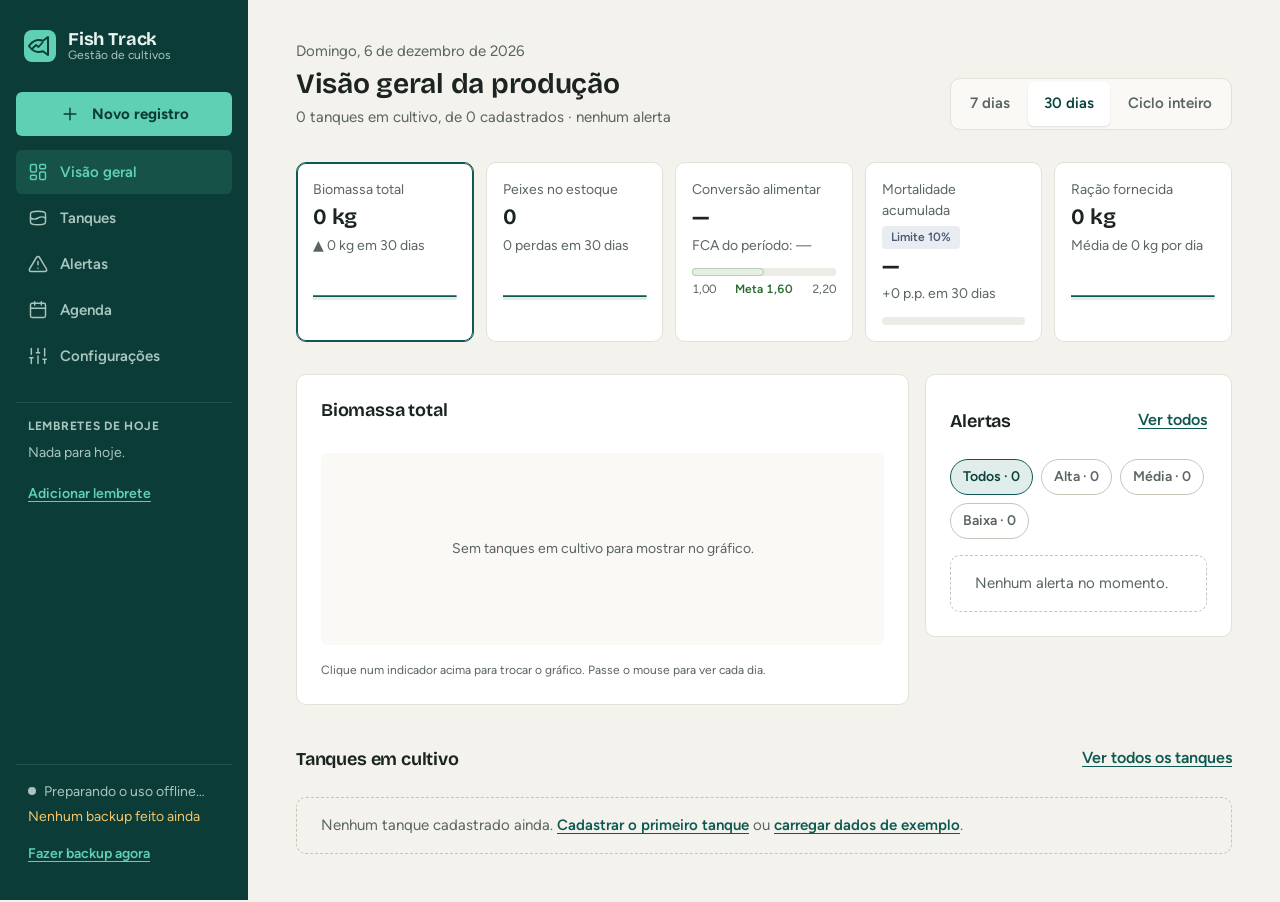
==== commit e5aca877: "feat: agenda com etiquetas, quadro do dia e lembretes - Grade do mês com até 3 etiquetas por dia (al" ====
--- a/index.html
+++ b/index.html
@@ -36,6 +36,14 @@
                 </div>
             </details>
         </nav>
+        <section class="lembretes-hoje" aria-labelledby="titulo-lembretes-hoje">
+            <div class="lembretes-hoje__cabecalho">
+                <h2 class="lembretes-hoje__titulo" id="titulo-lembretes-hoje">Lembretes de hoje</h2>
+                <span class="lembretes-hoje__contador" id="contador-lembretes-hoje"></span>
+            </div>
+            <ul class="lembretes-hoje__lista" id="lista-lembretes-hoje"></ul>
+            <a class="lembretes-hoje__link" href="calendario.html?lembrete=novo">Adicionar lembrete</a>
+        </section>
         <div class="cabecalho__rodape">
             <p class="cabecalho__status" id="status-offline">Preparando o uso offline…</p>
             <p class="cabecalho__backup" id="status-backup"></p>
--- a/css/base.css
+++ b/css/base.css
@@ -150,6 +150,9 @@
 h1,
 h2,
 h3,
+h4,
+h5,
+h6,
 p,
 dl,
 dd,
--- a/css/layout.css
+++ b/css/layout.css
@@ -54,7 +54,8 @@
 }
 
 /* Rodapé do menu lateral: só existe no desktop. */
-.cabecalho__rodape {
+.cabecalho__rodape,
+.lembretes-hoje {
     display: none;
 }
 
@@ -531,6 +532,99 @@
         color: var(--cor-texto-invertido);
     }
 
+    /* Lembretes de hoje (seção 7.4): concluídos direto no menu. */
+    .lembretes-hoje {
+        display: grid;
+        gap: var(--espaco-2);
+        padding: var(--espaco-4) var(--espaco-3) 0;
+        border-top: 1px solid rgb(255 255 255 / 0.1);
+        color: var(--cor-menu-texto);
+        font-size: var(--texto-2);
+    }
+
+    .lembretes-hoje__cabecalho {
+        display: flex;
+        align-items: baseline;
+        justify-content: space-between;
+        gap: var(--espaco-2);
+    }
+
+    .lembretes-hoje__titulo {
+        color: var(--cor-menu-texto-suave);
+        font-family: var(--fonte);
+        font-size: var(--texto-1);
+        font-weight: 700;
+        letter-spacing: 0.06em;
+        text-transform: uppercase;
+    }
+
+    .lembretes-hoje__contador {
+        color: var(--cor-menu-texto-suave);
+        font-size: var(--texto-1);
+        font-variant-numeric: tabular-nums;
+    }
+
+    .lembretes-hoje__lista {
+        display: grid;
+        gap: var(--espaco-1);
+        margin: 0;
+        padding: 0;
+        list-style: none;
+    }
+
+    .lembretes-hoje__item {
+        display: flex;
+        align-items: center;
+        gap: var(--espaco-2);
+        min-height: var(--altura-toque);
+    }
+
+    .lembretes-hoje__caixa {
+        flex: none;
+        width: 1.125rem;
+        height: 1.125rem;
+        margin: 0;
+        accent-color: var(--cor-menu-destaque);
+    }
+
+    .lembretes-hoje__texto {
+        display: grid;
+        flex: 1 1 auto;
+        min-width: 0;
+        cursor: pointer;
+    }
+
+    .lembretes-hoje__item--concluido .lembretes-hoje__texto {
+        color: var(--cor-menu-texto-suave);
+        text-decoration: line-through;
+    }
+
+    .lembretes-hoje__tanque {
+        overflow: hidden;
+        color: var(--cor-menu-texto-suave);
+        font-size: var(--texto-1);
+        text-overflow: ellipsis;
+        white-space: nowrap;
+    }
+
+    .lembretes-hoje__vazio {
+        color: var(--cor-menu-texto-suave);
+    }
+
+    .lembretes-hoje__link {
+        justify-self: start;
+        display: inline-flex;
+        align-items: center;
+        min-height: var(--altura-toque);
+        color: var(--cor-menu-destaque);
+        font-weight: 600;
+        text-underline-offset: 0.2em;
+    }
+
+    .lembretes-hoje__link:hover {
+        color: var(--cor-menu-texto);
+    }
+
     .cabecalho__rodape {
         display: grid;
         gap: var(--espaco-1);
--- a/css/components.css
+++ b/css/components.css
@@ -532,7 +532,6 @@
 .grupos-alertas__vazio,
 .lista-alertas__vazio,
 .lista-registros__vazio,
-.lista-eventos__vazio,
 .tabela__vazio,
 .aviso-pendente {
     padding: var(--espaco-4) var(--espaco-5);
@@ -549,9 +548,7 @@
 /* ---------- Listas ---------- */
 
 .lista-alertas,
-.lista-registros,
-.lista-eventos,
-.legenda-calendario {
+.lista-registros {
     margin: 0;
     padding: 0;
     list-style: none;
@@ -671,10 +668,8 @@
     font-size: var(--texto-2);
 }
 
-/* Gerado pelo JS: linhas de registros recentes (__item, __data, __resumo)
-   e de eventos do dia (__item com o tipo do evento, __tanque, __tipo). */
-.lista-registros__item,
-.lista-eventos__item {
+/* Gerado pelo JS: linhas de registros recentes (__item, __data, __resumo). */
+.lista-registros__item {
     padding: var(--espaco-3) 0;
     border-bottom: 1px solid var(--cor-borda);
 }
@@ -686,26 +681,12 @@
     gap: var(--espaco-1) var(--espaco-4);
 }
 
-/* Mesma estrutura dos alertas: marcador à esquerda, texto em duas linhas. */
-.lista-eventos__item {
-    display: grid;
-    grid-template-columns: auto 1fr;
-    align-items: start;
-    column-gap: var(--espaco-3);
-}
-
-.lista-eventos__tipo {
-    grid-column: 2;
-}
-
-.lista-registros__data,
-.lista-eventos__tanque {
+.lista-registros__data {
     font-weight: 600;
     font-variant-numeric: tabular-nums;
 }
 
-.lista-registros__resumo,
-.lista-eventos__tipo {
+.lista-registros__resumo {
     color: var(--cor-texto-suave);
     font-size: var(--texto-2);
 }
@@ -827,6 +808,12 @@
     font-size: var(--texto-5);
 }
 
+/* Pergunta dos diálogos de confirmação. */
+.dialogo__mensagem {
+    font-size: var(--texto-4);
+    font-weight: 600;
+}
+
 .dialogo__texto {
     margin-top: calc(var(--espaco-3) * -1);
     color: var(--cor-texto-suave);
@@ -876,25 +863,53 @@
     margin-top: var(--espaco-3);
 }
 
-/* ---------- Calendário ---------- */
-
-.navegacao-mes {
+/* ---------- Agenda ---------- */
+
+/* Gerado por js/ui/calendario.js (seção 7): topo com mês e navegação,
+   filtros, grade do mês e quadro do dia. */
+.agenda {
+    display: grid;
+    gap: var(--espaco-4);
+}
+
+.agenda__topo {
     display: flex;
     flex-wrap: wrap;
     align-items: center;
+    justify-content: space-between;
+    gap: var(--espaco-3);
+}
+
+.agenda__mes {
+    font-family: var(--fonte-titulo);
+    font-size: var(--texto-6);
+}
+
+.agenda__resumo {
+    color: var(--cor-texto-suave);
+    font-size: var(--texto-2);
+}
+
+.agenda__navegacao {
+    display: flex;
     gap: var(--espaco-2);
 }
 
-.navegacao-mes__titulo {
-    flex: 1 1 auto;
-    min-width: 8rem;
-    font-size: var(--texto-5);
-    text-align: center;
-}
-
-.navegacao-mes .botao {
+.agenda__navegacao .botao {
     min-width: var(--altura-toque);
+    min-height: var(--altura-toque);
     padding: 0 var(--espaco-3);
+}
+
+.agenda__filtros {
+    display: grid;
+    gap: var(--espaco-2);
+}
+
+.agenda__corpo {
+    display: grid;
+    gap: var(--espaco-4);
+    align-items: start;
 }
 
 .calendario {
@@ -904,9 +919,6 @@
     background: var(--cor-superficie);
 }
 
-/* Gerado por js/ui/calendario.js: .calendario__semana (nomes dos dias),
-   .calendario__grade com botões .calendario__dia, cada um com
-   .calendario__numero e .calendario__marcadores. */
 .calendario__semana,
 .calendario__grade {
     display: grid;
@@ -928,15 +940,19 @@
     flex-direction: column;
     align-items: center;
     gap: var(--espaco-1);
-    min-height: 3.25rem;
+    min-width: 0;
+    min-height: 3.5rem;
     padding: var(--espaco-1);
     border: 0;
     border-right: 1px solid var(--cor-borda);
     border-bottom: 1px solid var(--cor-borda);
     background: none;
     color: var(--cor-texto);
+    font: inherit;
     font-variant-numeric: tabular-nums;
+    text-align: left;
     cursor: pointer;
+    transition: background-color var(--transicao);
 }
 
 .calendario__dia:nth-child(7n) {
@@ -956,12 +972,17 @@
     color: var(--cor-borda-forte);
 }
 
+.calendario__dia--fora-do-mes .calendario__etiquetas {
+    opacity: 0.55;
+}
+
 .calendario__dia[aria-pressed="true"] {
     box-shadow: inset 0 0 0 2px var(--cor-primaria);
 }
 
 .calendario__numero {
     display: grid;
+    flex: none;
     place-items: center;
     width: 1.75rem;
     height: 1.75rem;
@@ -975,88 +996,372 @@
     font-weight: 700;
 }
 
-.calendario__marcadores {
-    display: flex;
-    flex-wrap: wrap;
-    justify-content: center;
-    gap: 3px;
-}
-
-.calendario__marcador {
-    width: 6px;
-    height: 6px;
-    border-radius: 50%;
-    background: var(--cor-evento);
+.calendario__etiquetas {
+    display: grid;
+    gap: 2px;
+    width: 100%;
+}
+
+.calendario__mais {
+    display: none;
+    color: var(--cor-texto-suave);
+    font-size: var(--texto-1);
+    font-weight: 600;
+}
+
+/* Etiqueta resumida de um evento (seção 7.1): texto curto + cor, nunca só cor.
+   No celular a célula é estreita demais para texto: vira uma faixa colorida,
+   e o texto completo fica no quadro do dia e no nome acessível do botão. */
+.etiqueta {
+    display: flex;
+    align-items: center;
+    gap: 4px;
+    min-width: 0;
+    height: 4px;
+    overflow: hidden;
+    border: 1px solid transparent;
+    border-radius: 3px;
+    background: var(--cor-neutra-suave);
+    color: var(--cor-texto);
+    font-size: var(--texto-1);
+    font-weight: 600;
+    line-height: 1.35;
+    white-space: nowrap;
+}
+
+.etiqueta__texto,
+.etiqueta__icone,
+.etiqueta__ponto {
+    display: none;
+}
+
+.etiqueta--alerta {
+    background: var(--cor-perigo-suave);
+    border-color: var(--cor-perigo-borda);
+    color: var(--cor-perigo);
+}
+
+.etiqueta--povoamento {
+    background: var(--cor-evento-povoamento);
+    color: var(--cor-texto-invertido);
+}
+
+.etiqueta--despesca-prevista {
+    background: var(--cor-superficie);
+    border-color: var(--cor-evento-despesca);
+    color: var(--cor-evento-despesca);
+}
+
+.etiqueta--despesca-realizada {
+    background: var(--cor-evento-despesca);
+    color: var(--cor-texto-invertido);
+}
+
+.etiqueta--lembrete {
+    background: var(--cor-superficie);
+    border-color: var(--cor-borda-forte);
+}
+
+.etiqueta--concluida {
+    color: var(--cor-texto-suave);
+}
+
+.etiqueta--concluida .etiqueta__texto {
+    text-decoration: line-through;
+}
+
+/* O lembrete recém-salvo entra com um pequeno salto (seção 7.3). */
+.etiqueta--nova {
+    animation: etiqueta-entrar var(--duracao-media) var(--curva-mola) backwards;
+}
+
+@keyframes etiqueta-entrar {
+    from {
+        opacity: 0;
+        transform: scale(0.6);
+    }
 }
 
 @media (min-width: 40rem) {
     .calendario__dia {
-        align-items: flex-start;
-        min-height: 5rem;
-        padding: var(--espaco-2);
-    }
-
-    .calendario__marcadores {
-        justify-content: flex-start;
-    }
-}
-
-.legenda-calendario {
-    display: flex;
+        align-items: stretch;
+        min-height: 6.5rem;
+        padding: var(--espaco-1) var(--espaco-1) var(--espaco-2);
+    }
+
+    .calendario__mais {
+        display: block;
+        padding: 0 6px;
+    }
+
+    .etiqueta {
+        height: auto;
+        padding: 1px 6px;
+    }
+
+    .etiqueta__texto {
+        display: block;
+        overflow: hidden;
+        text-overflow: ellipsis;
+    }
+
+    .etiqueta__icone {
+        display: block;
+        flex: none;
+        width: 0.75rem;
+        height: 0.75rem;
+    }
+
+    .etiqueta__ponto {
+        display: block;
+        flex: none;
+        width: 0.4375rem;
+        height: 0.4375rem;
+        border-radius: 50%;
+        background: var(--cor-serie);
+    }
+
+    .etiqueta__ponto + .etiqueta__ponto {
+        margin-left: -2px;
+    }
+}
+
+/* ---------- Quadro do dia ---------- */
+
+/* No celular é uma folha em tela cheia que sobe por baixo; no computador,
+   um painel ao lado da grade, que encolhe para caber (seção 7.2). */
+.quadro {
+    position: fixed;
+    inset: 0;
+    z-index: 20;
+    display: flex;
+    flex-direction: column;
+    background: var(--cor-superficie);
+    animation: quadro-subir var(--duracao-media) var(--curva-saida);
+}
+
+@keyframes quadro-subir {
+    from {
+        transform: translateY(100%);
+    }
+}
+
+.quadro__cabecalho {
+    display: flex;
+    align-items: flex-start;
+    justify-content: space-between;
+    gap: var(--espaco-3);
+    padding: var(--espaco-4);
+    border-bottom: 1px solid var(--cor-borda);
+}
+
+.quadro__titulo {
+    font-family: var(--fonte-titulo);
+    font-size: var(--texto-5);
+}
+
+.quadro__contagem {
+    display: flex;
+    align-items: center;
+    gap: var(--espaco-2);
+    margin-top: var(--espaco-1);
+    color: var(--cor-texto-suave);
+    font-size: var(--texto-2);
+}
+
+.quadro__fechar {
+    flex: none;
+    width: var(--altura-toque);
+    height: var(--altura-toque);
+    border: 0;
+    border-radius: var(--raio);
+    background: none;
+    color: var(--cor-texto-suave);
+    font-size: 1.5rem;
+    line-height: 1;
+    cursor: pointer;
+    transition: background-color var(--transicao), color var(--transicao);
+}
+
+.quadro__fechar:hover,
+.quadro__fechar:active {
+    background: var(--cor-superficie-suave);
+    color: var(--cor-texto);
+}
+
+.quadro__conteudo {
+    display: grid;
+    flex: 1 1 auto;
+    align-content: start;
+    gap: var(--espaco-5);
+    padding: var(--espaco-4);
+    overflow-y: auto;
+}
+
+.quadro__secao {
+    display: grid;
+    gap: var(--espaco-2);
+}
+
+.quadro__secao-titulo {
+    color: var(--cor-texto-suave);
+    font-size: var(--texto-1);
+    font-weight: 700;
+    letter-spacing: 0.06em;
+    text-transform: uppercase;
+}
+
+.quadro__lista {
+    display: grid;
+    gap: var(--espaco-2);
+    margin: 0;
+    padding: 0;
+    list-style: none;
+}
+
+.quadro__item {
+    display: grid;
+    gap: var(--espaco-1);
+    padding: var(--espaco-3);
+    border: 1px solid var(--cor-borda);
+    border-radius: var(--raio);
+    background: var(--cor-superficie);
+}
+
+.quadro__item--alerta {
+    border-left: 3px solid var(--cor-perigo);
+}
+
+.quadro__item--povoamento {
+    border-left: 3px solid var(--cor-evento-povoamento);
+}
+
+.quadro__item--despesca-prevista,
+.quadro__item--despesca-realizada {
+    border-left: 3px solid var(--cor-evento-despesca);
+}
+
+.quadro__linha {
+    display: flex;
+    align-items: center;
+    gap: var(--espaco-2);
+}
+
+.quadro__item-titulo {
+    display: flex;
+    flex: 1 1 auto;
     flex-wrap: wrap;
-    gap: var(--espaco-2) var(--espaco-5);
-    color: var(--cor-texto-suave);
-    font-size: var(--texto-2);
-}
-
-.legenda-calendario__item {
+    align-items: center;
+    gap: var(--espaco-2);
+    font-weight: 600;
+}
+
+.quadro__item--concluido .quadro__item-titulo {
+    color: var(--cor-texto-suave);
+    text-decoration: line-through;
+}
+
+.quadro__item-detalhe {
+    color: var(--cor-texto-suave);
+    font-size: var(--texto-2);
+}
+
+.quadro__tanque {
     display: inline-flex;
     align-items: center;
+    gap: 6px;
+    font-weight: 600;
+}
+
+.quadro__tanque[href]::before {
+    content: "";
+    width: 0.5rem;
+    height: 0.5rem;
+    border-radius: 50%;
+    background: var(--cor-serie);
+}
+
+.quadro__acoes {
+    display: flex;
+    gap: var(--espaco-4);
+}
+
+/* Ações soltas precisam da área mínima de toque. */
+.quadro__acoes .link,
+.quadro__acoes.link {
+    display: inline-flex;
+    align-items: center;
+    min-height: var(--altura-toque);
+}
+
+.link--perigo {
+    color: var(--cor-perigo);
+}
+
+.link--perigo:hover {
+    color: var(--cor-perigo);
+}
+
+.quadro__vazio {
+    padding: var(--espaco-4) var(--espaco-5);
+    border: 1px dashed var(--cor-borda-forte);
+    border-radius: var(--raio-grande);
+    color: var(--cor-texto-suave);
+    font-size: var(--texto-3);
+}
+
+.quadro__rodape {
+    display: flex;
+    flex-wrap: wrap;
     gap: var(--espaco-2);
-}
-
-.legenda-calendario__item::before,
-.lista-eventos__item::before {
-    content: "";
-    flex: none;
-    width: 0.625rem;
-    height: 0.625rem;
-    border-radius: 50%;
-    background: var(--cor-evento, var(--cor-texto-suave));
-}
-
-.lista-eventos__item::before {
-    grid-row: span 2;
-    margin-top: 0.45em;
-}
-
-/* Cor de cada tipo de evento, compartilhada por legenda, marcadores e lista. */
-.legenda-calendario__item--povoamento,
-.calendario__marcador--povoamento,
-.lista-eventos__item--povoamento {
-    --cor-evento: var(--cor-evento-povoamento);
-}
-
-.legenda-calendario__item--registro,
-.calendario__marcador--registro,
-.lista-eventos__item--registro {
-    --cor-evento: var(--cor-evento-registro);
-}
-
-.legenda-calendario__item--despesca-prevista,
-.calendario__marcador--despesca-prevista,
-.lista-eventos__item--despesca-prevista,
-.legenda-calendario__item--despesca-realizada,
-.calendario__marcador--despesca-realizada,
-.lista-eventos__item--despesca-realizada {
-    --cor-evento: var(--cor-evento-despesca);
-}
-
-.legenda-calendario__item--despesca-prevista::before,
-.calendario__marcador--despesca-prevista,
-.lista-eventos__item--despesca-prevista::before {
-    background: none;
-    box-shadow: inset 0 0 0 1.5px var(--cor-evento);
+    padding: var(--espaco-4);
+    padding-bottom: calc(var(--espaco-4) + env(safe-area-inset-bottom));
+    border-top: 1px solid var(--cor-borda);
+    background: var(--cor-superficie);
+}
+
+.quadro__rodape .botao {
+    flex: 1 1 auto;
+}
+
+.quadro__formulario {
+    display: grid;
+    gap: var(--espaco-4);
+}
+
+@media (min-width: 60rem) {
+    .agenda__filtros {
+        grid-template-columns: auto auto;
+        justify-content: space-between;
+    }
+
+    .agenda__corpo--com-quadro {
+        grid-template-columns: minmax(0, 1fr) 20rem;
+        gap: var(--espaco-3);
+    }
+
+    .quadro {
+        position: sticky;
+        top: var(--espaco-4);
+        z-index: auto;
+        max-height: calc(100dvh - 2 * var(--espaco-4));
+        overflow: hidden;
+        border: 1px solid var(--cor-borda);
+        border-radius: var(--raio-grande);
+        box-shadow: var(--sombra-elevada);
+        animation-name: quadro-deslizar;
+    }
+
+    @keyframes quadro-deslizar {
+        from {
+            opacity: 0;
+            transform: translateX(1rem);
+        }
+    }
+
+    .quadro__rodape {
+        padding-bottom: var(--espaco-4);
+    }
 }
 
 /* ---------- Controle segmentado ---------- */
@@ -1390,6 +1695,8 @@
 }
 
 .chip {
+    display: inline-flex;
+    align-items: center;
     min-height: 2.25rem;
     padding: 0 var(--espaco-3);
     border: 1px solid var(--cor-borda-forte);
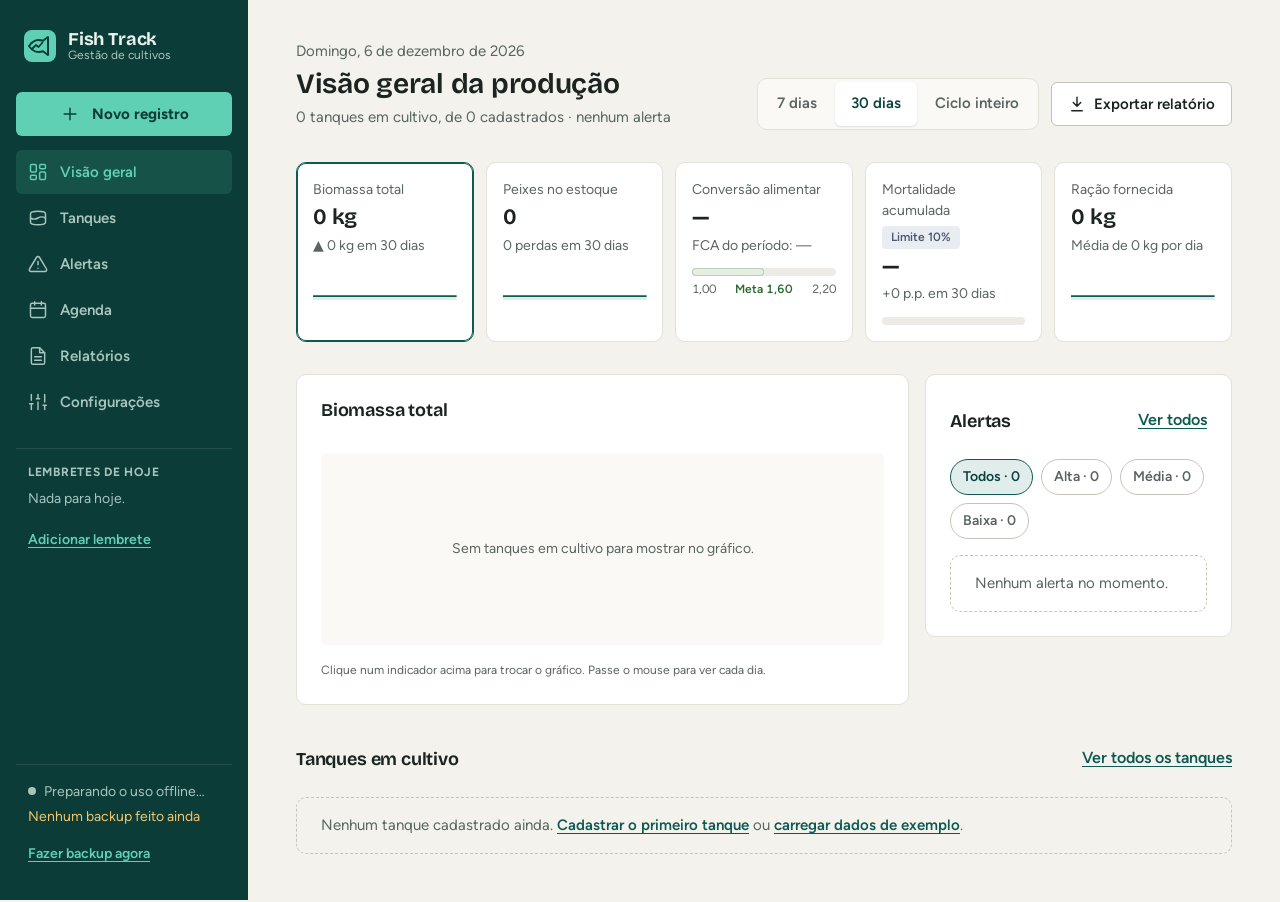
==== commit 4774ea57: "feat: relatórios para imprimir em PDF e imagem PNG dos gráficos - relatorio.html: relatório da produ" ====
--- a/index.html
+++ b/index.html
@@ -27,11 +27,13 @@
             <a class="menu__link menu__link--destaque" href="registro.html"><svg class="menu__icone menu__icone--girar" viewBox="0 0 24 24" aria-hidden="true"><path d="M12 5v14M5 12h14"/></svg><span class="menu__texto menu__texto--curto">Registro</span><span class="menu__texto menu__texto--longo">Novo registro</span></a>
             <a class="menu__link" href="alertas.html"><svg class="menu__icone" viewBox="0 0 24 24" aria-hidden="true"><path d="M10.3 3.9 1.8 18a2 2 0 0 0 1.7 3h17a2 2 0 0 0 1.7-3L13.7 3.9a2 2 0 0 0-3.4 0Z"/><path d="M12 9v4M12 17h.01"/></svg><span class="menu__texto">Alertas</span><span class="menu__contador menu__contador--alerta" data-contador="alertas" hidden></span></a>
             <a class="menu__link menu__link--lateral" href="calendario.html"><svg class="menu__icone" viewBox="0 0 24 24" aria-hidden="true"><rect x="3" y="4" width="18" height="17" rx="2"/><path d="M16 2v4M8 2v4M3 10h18"/></svg><span class="menu__texto">Agenda</span></a>
+            <a class="menu__link menu__link--lateral" href="relatorio.html"><svg class="menu__icone" viewBox="0 0 24 24" aria-hidden="true"><path d="M14 2H6a2 2 0 0 0-2 2v16a2 2 0 0 0 2 2h12a2 2 0 0 0 2-2V8Z"/><path d="M14 2v6h6M16 13H8M16 17H8"/></svg><span class="menu__texto">Relatórios</span></a>
             <a class="menu__link menu__link--lateral" href="configuracoes.html"><svg class="menu__icone" viewBox="0 0 24 24" aria-hidden="true"><path d="M4 21v-7M4 10V3M12 21v-9M12 8V3M20 21v-5M20 12V3M2 14h4M10 8h4M18 16h4"/></svg><span class="menu__texto">Configurações</span></a>
             <details class="menu__mais" id="menu-mais">
                 <summary class="menu__link"><svg class="menu__icone" viewBox="0 0 24 24" aria-hidden="true"><circle cx="5" cy="12" r="1.3" fill="currentColor"/><circle cx="12" cy="12" r="1.3" fill="currentColor"/><circle cx="19" cy="12" r="1.3" fill="currentColor"/></svg><span class="menu__texto">Mais</span></summary>
                 <div class="menu__submenu">
                     <a class="menu__link" href="calendario.html"><svg class="menu__icone" viewBox="0 0 24 24" aria-hidden="true"><rect x="3" y="4" width="18" height="17" rx="2"/><path d="M16 2v4M8 2v4M3 10h18"/></svg><span class="menu__texto">Agenda</span></a>
+                    <a class="menu__link" href="relatorio.html"><svg class="menu__icone" viewBox="0 0 24 24" aria-hidden="true"><path d="M14 2H6a2 2 0 0 0-2 2v16a2 2 0 0 0 2 2h12a2 2 0 0 0 2-2V8Z"/><path d="M14 2v6h6M16 13H8M16 17H8"/></svg><span class="menu__texto">Relatórios</span></a>
                     <a class="menu__link" href="configuracoes.html"><svg class="menu__icone" viewBox="0 0 24 24" aria-hidden="true"><path d="M4 21v-7M4 10V3M12 21v-9M12 8V3M20 21v-5M20 12V3M2 14h4M10 8h4M18 16h4"/></svg><span class="menu__texto">Configurações</span></a>
                 </div>
             </details>
@@ -64,6 +66,7 @@
                     <button class="segmentado__opcao" type="button" data-periodo="30" aria-pressed="true">30 dias</button>
                     <button class="segmentado__opcao" type="button" data-periodo="ciclo" aria-pressed="false">Ciclo inteiro</button>
                 </div>
+                <a class="botao botao--secundario" href="relatorio.html?imprimir=1"><svg class="icone icone--descer" viewBox="0 0 24 24" aria-hidden="true" focusable="false"><path d="M12 3v12M7 10l5 5 5-5M5 21h14"/></svg>Exportar relatório</a>
             </div>
         </header>
 
@@ -78,7 +81,10 @@
                         <h2 class="secao__titulo" id="titulo-grafico">Biomassa total</h2>
                         <p class="grafico-principal__leitura" id="leitura-grafico"></p>
                     </div>
-                    <div class="segmentado segmentado--compacto" id="filtro-grafico" role="group" aria-label="Tanques no gráfico"></div>
+                    <div class="grafico-principal__acoes">
+                        <div class="segmentado segmentado--compacto" id="filtro-grafico" role="group" aria-label="Tanques no gráfico"></div>
+                        <button class="botao botao--secundario botao--pequeno" id="botao-baixar-grafico" type="button"><svg class="icone icone--descer" viewBox="0 0 24 24" aria-hidden="true" focusable="false"><path d="M12 3v12M7 10l5 5 5-5M5 21h14"/></svg>Baixar imagem</button>
+                    </div>
                 </div>
                 <div class="grafico-principal__area" id="grafico-principal"></div>
                 <p class="grafico-principal__vazio" id="aviso-grafico-principal" hidden>Sem tanques em cultivo para mostrar no gráfico.</p>
--- a/css/base.css
+++ b/css/base.css
@@ -110,7 +110,7 @@
     --transicao: var(--duracao-rapida) ease;
 }
 
-@media (prefers-reduced-motion: reduce) {
+@media print, (prefers-reduced-motion: reduce) {
     :root {
         --duracao-rapida: 0s;
         --duracao-media: 0s;
--- a/css/layout.css
+++ b/css/layout.css
@@ -240,7 +240,7 @@
     }
 }
 
-@media (prefers-reduced-motion: reduce) {
+@media print, (prefers-reduced-motion: reduce) {
     .menu__contador--alerta {
         animation: none;
     }
--- a/css/components.css
+++ b/css/components.css
@@ -445,8 +445,16 @@
 
 .cartao-grafico {
     display: grid;
+    grid-template-columns: minmax(0, 1fr) auto;
+    align-items: center;
     gap: var(--espaco-3);
     padding: var(--espaco-4);
+}
+
+/* Título e "Baixar imagem" na primeira linha; o gráfico ocupa a largura toda. */
+.cartao-grafico__area,
+.cartao-grafico__vazio {
+    grid-column: 1 / -1;
 }
 
 .cartao-grafico__titulo {
@@ -638,7 +646,7 @@
     font-size: var(--texto-2);
 }
 
-@media (prefers-reduced-motion: reduce) {
+@media print, (prefers-reduced-motion: reduce) {
     .lista-alertas__item--alta .lista-alertas__icone {
         animation: none;
     }
@@ -1647,7 +1655,7 @@
 }
 
 /* Movimento reduzido: a barra fica parada, só com a cor da faixa. */
-@media (prefers-reduced-motion: reduce) {
+@media print, (prefers-reduced-motion: reduce) {
     .barra-agua__agua,
     .barra-agua__onda,
     .barra-agua--acima .barra-agua__agua::after {
@@ -1680,6 +1688,11 @@
     transform: rotate(90deg);
 }
 
+/* Ícone de download desce 2 px ao passar o mouse (seção 9.2). */
+:hover > .icone--descer {
+    transform: translateY(2px);
+}
+
 .botao--pequeno {
     gap: var(--espaco-1);
     padding: 0 var(--espaco-3);
@@ -1980,6 +1993,13 @@
     gap: var(--espaco-3);
 }
 
+.grafico-principal__acoes {
+    display: flex;
+    flex-wrap: wrap;
+    align-items: center;
+    gap: var(--espaco-2);
+}
+
 .grafico-principal__leitura {
     color: var(--cor-texto-suave);
     font-size: var(--texto-2);
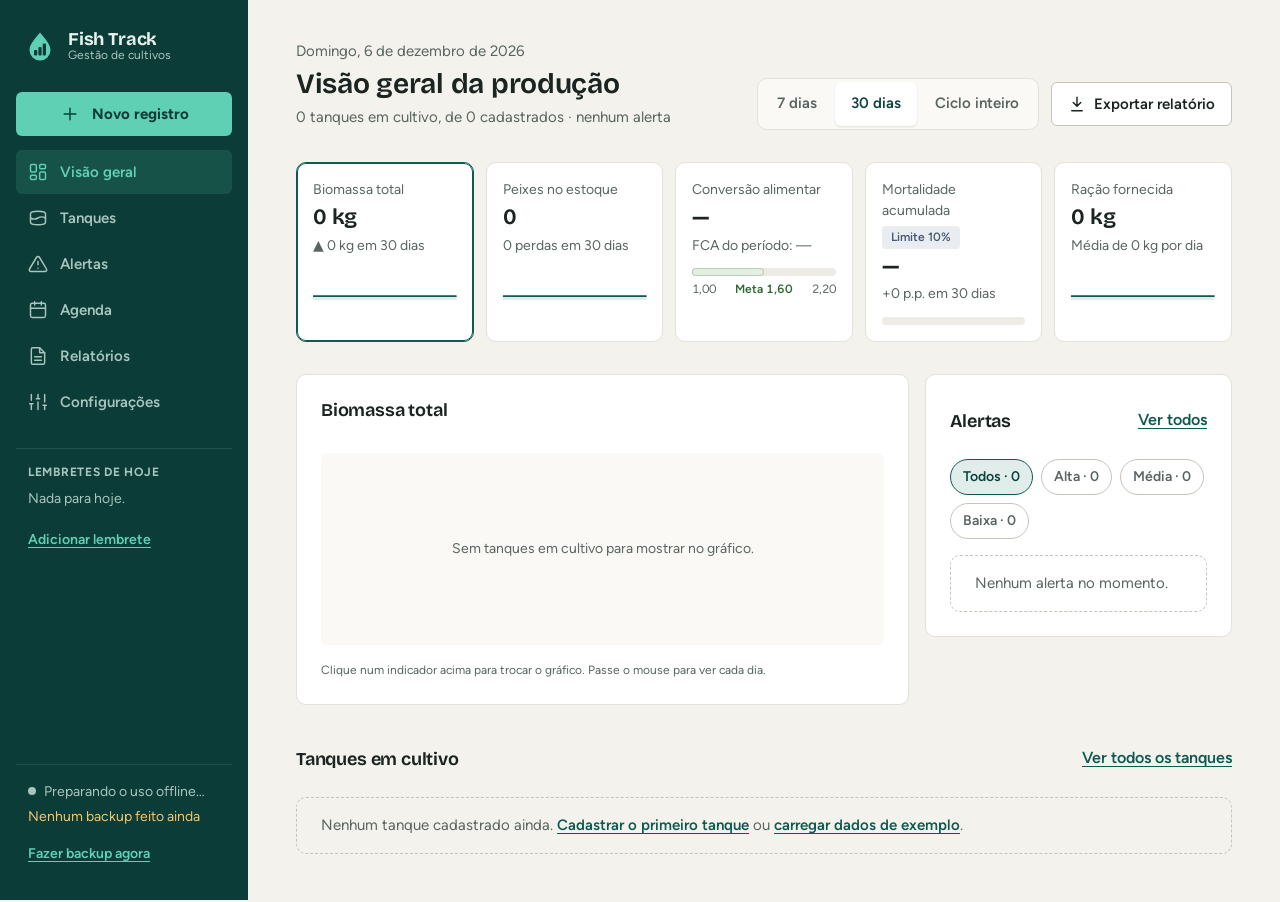
==== commit e2f09a79: "feat: logo da gota com barras e ícones do PWA Co-Authored-By: Claude Opus 5.5 <noreply@anthropic.com" ====
--- a/index.html
+++ b/index.html
@@ -15,7 +15,7 @@
 <body>
     <header class="cabecalho">
         <a class="cabecalho__marca" href="index.html">
-            <svg class="cabecalho__simbolo" viewBox="0 0 32 32" aria-hidden="true"><rect width="32" height="32" rx="8" fill="#5fd0b4"/><path d="M5 16c3.2-5 8.5-7.2 14-5.2L24 7v18l-5-3.8C13.5 23.2 8.2 21 5 16Z" fill="none" stroke="#0c3c37" stroke-width="2" stroke-linejoin="round"/><path d="M8.5 18.5 12 15l2.5 2 4-4.5" fill="none" stroke="#0c3c37" stroke-width="1.8" stroke-linecap="round" stroke-linejoin="round"/></svg>
+            <svg class="cabecalho__simbolo logo" viewBox="0 0 64 64" aria-hidden="true"><path class="logo__gota" d="M32 5C27 12 11 27 11 40a21 21 0 0 0 42 0C53 27 37 12 32 5Z"/><g class="logo__barras"><rect x="20" y="40" width="6.5" height="11" rx="2"/><rect x="28.75" y="34" width="6.5" height="17" rx="2"/><rect x="37.5" y="27" width="6.5" height="24" rx="2"/></g></svg>
             <span class="cabecalho__nome">
                 <span class="cabecalho__titulo">Fish Track</span>
                 <span class="cabecalho__subtitulo">Gestão de cultivos</span>
--- a/css/layout.css
+++ b/css/layout.css
@@ -33,6 +33,15 @@
     flex: none;
     width: 2rem;
     height: 2rem;
+}
+
+/* Logo (gota com barras): cores por contexto, porque o menu do computador é escuro. */
+.logo__gota {
+    fill: var(--cor-primaria);
+}
+
+.logo__barras {
+    fill: var(--cor-menu-destaque);
 }
 
 .cabecalho__nome {
@@ -439,6 +448,14 @@
         overflow-y: auto;
     }
 
+    .cabecalho__simbolo .logo__gota {
+        fill: var(--cor-menu-destaque);
+    }
+
+    .cabecalho__simbolo .logo__barras {
+        fill: var(--cor-menu-fundo);
+    }
+
     .cabecalho__marca {
         padding: 0 var(--espaco-2);
         color: var(--cor-menu-texto);
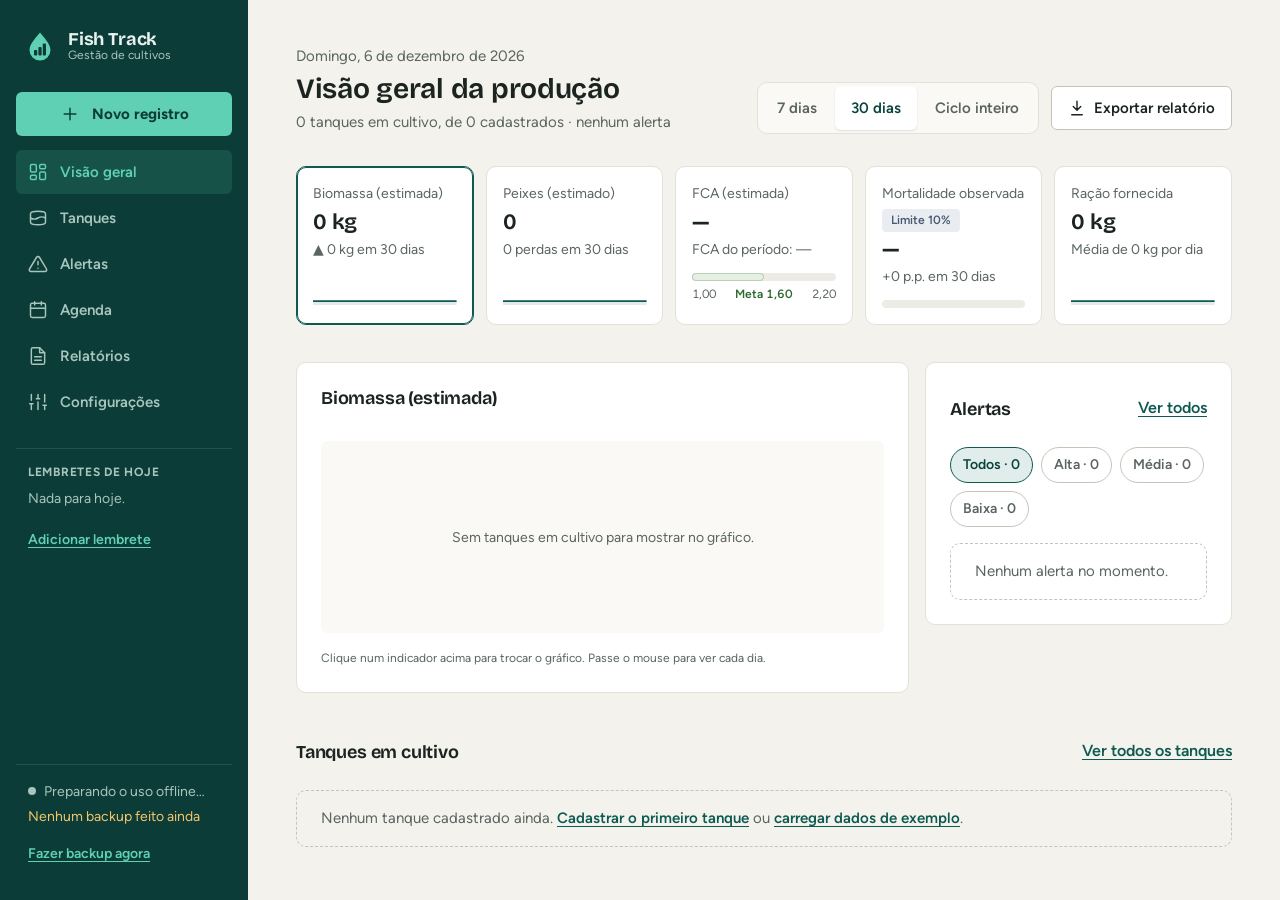
==== commit ad8d9fa6: "feat: quantidade estimada e fechamento do ciclo pela biomassa final - Sai a quantidade contada; "Mor" ====
--- a/index.html
+++ b/index.html
@@ -78,7 +78,7 @@
             <section class="cartao-painel grafico-principal" aria-labelledby="titulo-grafico">
                 <div class="grafico-principal__cabecalho">
                     <div>
-                        <h2 class="secao__titulo" id="titulo-grafico">Biomassa total</h2>
+                        <h2 class="secao__titulo" id="titulo-grafico">Biomassa (estimada)</h2>
                         <p class="grafico-principal__leitura" id="leitura-grafico"></p>
                     </div>
                     <div class="grafico-principal__acoes">
--- a/css/layout.css
+++ b/css/layout.css
@@ -296,6 +296,11 @@
     gap: var(--espaco-2) var(--espaco-4);
 }
 
+/* Título com um botão pequeno logo ao lado (o "i" dos indicadores estimados). */
+.secao__cabecalho--inicio {
+    justify-content: flex-start;
+}
+
 .secao__titulo {
     font-size: var(--texto-5);
 }
--- a/css/components.css
+++ b/css/components.css
@@ -382,6 +382,110 @@
     font-variant-numeric: tabular-nums;
     letter-spacing: -0.01em;
     line-height: 1.2;
+}
+
+.cartao-indicador__apoio {
+    color: var(--cor-texto-suave);
+    font-size: var(--texto-1);
+}
+
+/* ---------- Estimativas e resultado do ciclo (seção 9.4) ---------- */
+
+/* Botão "i": o círculo pequeno fica dentro de uma área de toque de 44 px. */
+.botao-info {
+    position: relative;
+    display: inline-flex;
+    align-items: center;
+    justify-content: center;
+    width: var(--altura-toque);
+    height: var(--altura-toque);
+    margin: calc(var(--espaco-3) * -1) 0;
+    padding: 0;
+    border: 0;
+    background: none;
+    color: var(--cor-primaria);
+    font-family: var(--fonte-titulo);
+    font-size: var(--texto-2);
+    font-weight: 700;
+    cursor: pointer;
+}
+
+.botao-info::before {
+    content: "";
+    position: absolute;
+    top: 50%;
+    left: 50%;
+    translate: -50% -50%;
+    width: 1.375rem;
+    height: 1.375rem;
+    border: 1.5px solid currentColor;
+    border-radius: 50%;
+    transition: background-color var(--transicao);
+}
+
+.botao-info:hover::before,
+.botao-info:active::before,
+.botao-info[aria-expanded="true"]::before {
+    background: var(--cor-primaria-suave);
+}
+
+.aviso-info,
+.aviso-referencia {
+    padding: var(--espaco-3) var(--espaco-4);
+    border-left: 3px solid var(--cor-primaria);
+    border-radius: var(--raio);
+    background: var(--cor-primaria-suave);
+    color: var(--cor-texto);
+    font-size: var(--texto-3);
+}
+
+.aviso-referencia {
+    margin-bottom: var(--espaco-4);
+}
+
+.aviso-sucesso {
+    display: grid;
+    gap: var(--espaco-3);
+    margin-bottom: var(--espaco-5);
+    padding: var(--espaco-4) var(--espaco-5);
+    border: 1px solid var(--cor-sucesso);
+    border-radius: var(--raio-grande);
+    background: var(--cor-sucesso-suave);
+}
+
+.aviso-sucesso__titulo {
+    color: var(--cor-sucesso);
+    font-size: var(--texto-5);
+}
+
+.resumo-ciclo {
+    display: grid;
+    grid-template-columns: repeat(auto-fill, minmax(12rem, 1fr));
+    gap: var(--espaco-3);
+    margin: 0;
+}
+
+.resumo-ciclo__item {
+    display: grid;
+    align-content: start;
+    gap: 2px;
+    padding: var(--espaco-3);
+    border: 1px solid var(--cor-borda);
+    border-radius: var(--raio);
+    background: var(--cor-superficie);
+}
+
+.resumo-ciclo__rotulo,
+.resumo-ciclo__apoio {
+    margin: 0;
+    color: var(--cor-texto-suave);
+    font-size: var(--texto-1);
+}
+
+.resumo-ciclo__valor {
+    margin: 0;
+    font-weight: 700;
+    font-variant-numeric: tabular-nums;
 }
 
 .cartao-tanque {
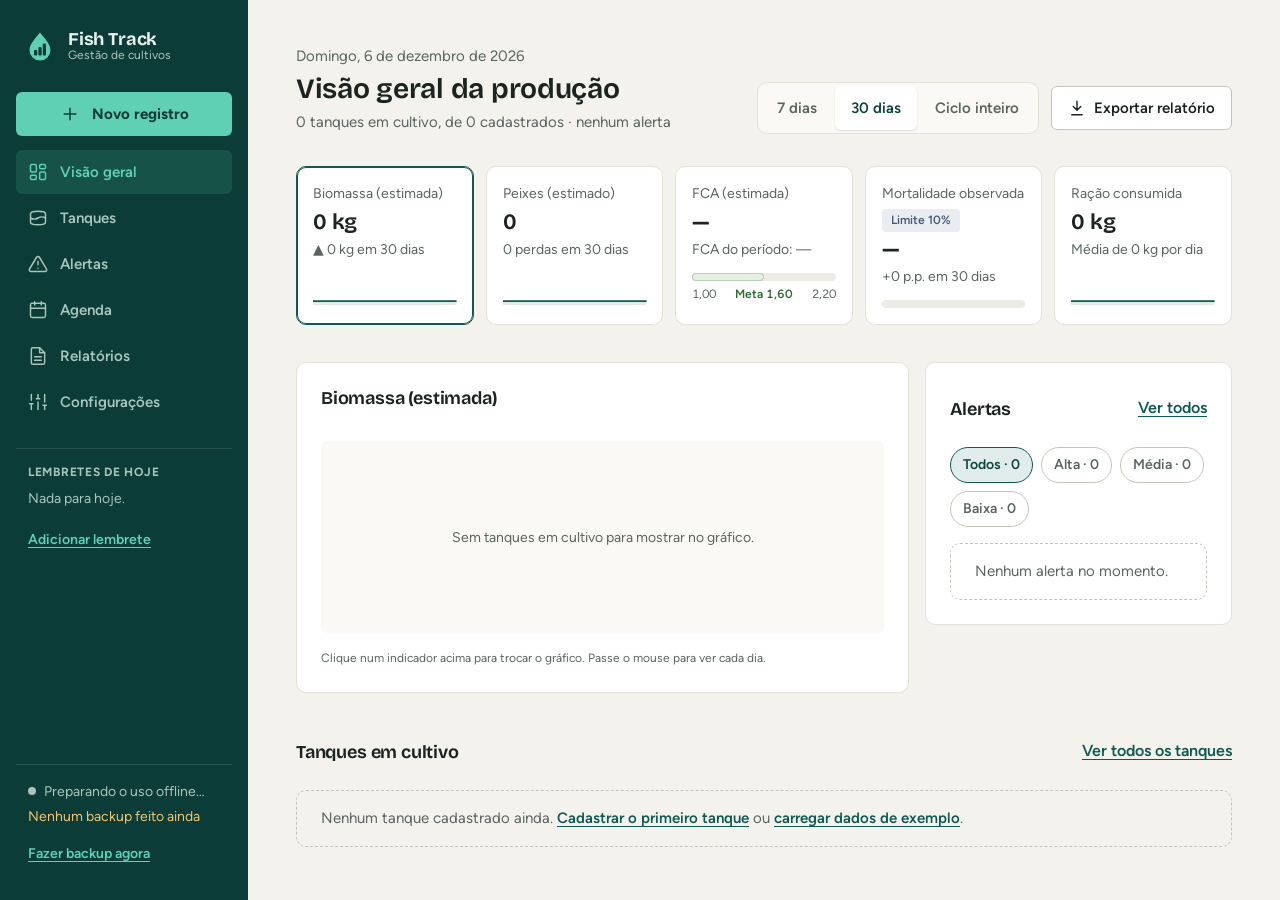
==== commit e372ec5f: "correção do título" ====
--- a/index.html
+++ b/index.html
@@ -3,7 +3,7 @@
 <head>
     <meta charset="UTF-8">
     <meta name="viewport" content="width=device-width, initial-scale=1.0">
-    <title>Fish Track - Dashboard</title>
+    <title>Fish Track</title>
     <meta name="theme-color" content="#0e5a52">
     <link rel="icon" href="assets/icons/icone.svg" type="image/svg+xml">
     <link rel="apple-touch-icon" href="assets/icons/icone-192.png">
--- a/css/layout.css
+++ b/css/layout.css
@@ -320,16 +320,16 @@
 /* Seção 9.2: os blocos sobem 12 px e aparecem em sequência. Só "backwards":
    depois de entrar, o elemento volta a obedecer às próprias transformações
    (como o cartão que sobe ao passar o mouse). */
-:is(.pagina, .grade-indicadores, .grade-destaques, .grade-tanques, .grade-cultivo, .grade-graficos, .lista-alertas, .grupos-alertas) > * {
+:is(.pagina, .painel-tanque__destaques, .painel-tanque__acompanhamento, .grade-destaques, .grade-tanques, .grade-cultivo, .grade-graficos, .lista-alertas, .grupos-alertas) > * {
     animation: entrar var(--duracao-lenta) var(--curva-saida) backwards;
     animation-delay: calc(var(--ordem, 0) * var(--atraso-passo));
 }
 
-:is(.pagina, .grade-indicadores, .grade-destaques, .grade-tanques, .grade-cultivo, .grade-graficos, .lista-alertas, .grupos-alertas) > :nth-child(2) { --ordem: 1; }
-:is(.pagina, .grade-indicadores, .grade-destaques, .grade-tanques, .grade-cultivo, .grade-graficos, .lista-alertas, .grupos-alertas) > :nth-child(3) { --ordem: 2; }
-:is(.pagina, .grade-indicadores, .grade-destaques, .grade-tanques, .grade-cultivo, .grade-graficos, .lista-alertas, .grupos-alertas) > :nth-child(4) { --ordem: 3; }
-:is(.pagina, .grade-indicadores, .grade-destaques, .grade-tanques, .grade-cultivo, .grade-graficos, .lista-alertas, .grupos-alertas) > :nth-child(5) { --ordem: 4; }
-:is(.pagina, .grade-indicadores, .grade-destaques, .grade-tanques, .grade-cultivo, .grade-graficos, .lista-alertas, .grupos-alertas) > :nth-child(n + 6) { --ordem: 5; }
+:is(.pagina, .painel-tanque__destaques, .painel-tanque__acompanhamento, .grade-destaques, .grade-tanques, .grade-cultivo, .grade-graficos, .lista-alertas, .grupos-alertas) > :nth-child(2) { --ordem: 1; }
+:is(.pagina, .painel-tanque__destaques, .painel-tanque__acompanhamento, .grade-destaques, .grade-tanques, .grade-cultivo, .grade-graficos, .lista-alertas, .grupos-alertas) > :nth-child(3) { --ordem: 2; }
+:is(.pagina, .painel-tanque__destaques, .painel-tanque__acompanhamento, .grade-destaques, .grade-tanques, .grade-cultivo, .grade-graficos, .lista-alertas, .grupos-alertas) > :nth-child(4) { --ordem: 3; }
+:is(.pagina, .painel-tanque__destaques, .painel-tanque__acompanhamento, .grade-destaques, .grade-tanques, .grade-cultivo, .grade-graficos, .lista-alertas, .grupos-alertas) > :nth-child(5) { --ordem: 4; }
+:is(.pagina, .painel-tanque__destaques, .painel-tanque__acompanhamento, .grade-destaques, .grade-tanques, .grade-cultivo, .grade-graficos, .lista-alertas, .grupos-alertas) > :nth-child(n + 6) { --ordem: 5; }
 
 @keyframes entrar {
     from {
@@ -339,12 +339,6 @@
 }
 
 /* ---------- Grades ---------- */
-
-.grade-indicadores {
-    display: grid;
-    grid-template-columns: repeat(auto-fit, minmax(min(9.5rem, 100%), 1fr));
-    gap: var(--espaco-3);
-}
 
 .grade-tanques {
     display: grid;
--- a/css/components.css
+++ b/css/components.css
@@ -361,11 +361,9 @@
     border-radius: var(--raio-grande);
 }
 
-/* O valor fica no rodapé do cartão para alinhar na mesma linha da grade
-   mesmo quando algum rótulo quebra em duas linhas. */
 .cartao-indicador {
     display: grid;
-    align-content: space-between;
+    align-content: start;
     gap: var(--espaco-1);
     padding: var(--espaco-3) var(--espaco-4);
 }
@@ -386,7 +384,160 @@
 
 .cartao-indicador__apoio {
     color: var(--cor-texto-suave);
+    font-size: var(--texto-2);
+}
+
+/* Biometria com mais de 30 dias: o peso (e o que depende dele) envelheceu. */
+.cartao-indicador__apoio--atencao {
+    color: var(--cor-atencao);
+    font-weight: 600;
+}
+
+.cartao-indicador .barra-limite,
+.cartao-indicador .barra-agua {
+    margin: var(--espaco-1) 0;
+}
+
+/* Dentro do cartão de capacidade, o rótulo e o valor já estão no próprio cartão. */
+.cartao-indicador .barra-agua__rotulo,
+.cartao-indicador .barra-agua__valor {
+    display: none;
+}
+
+.cartao-indicador--compacto .cartao-indicador__valor {
+    font-size: var(--texto-5);
+}
+
+/* ---------- Aba Resumo do tanque (seção 7.3) ---------- */
+
+/* Celular: uma coluna, na ordem ração, peso, biomassa, capacidade e o
+   acompanhamento. Computador: ração numa coluna larga ao lado dos destaques. */
+.painel-tanque,
+.painel-tanque__destaques,
+.painel-tanque__acompanhamento {
+    display: grid;
+    gap: var(--espaco-3);
+}
+
+.painel-tanque__subtitulo {
+    margin-top: var(--espaco-3);
+    color: var(--cor-texto-suave);
+    font-family: var(--fonte);
     font-size: var(--texto-1);
+    font-weight: 700;
+    letter-spacing: 0.06em;
+    text-transform: uppercase;
+}
+
+.cartao-racao {
+    display: grid;
+    align-content: start;
+    gap: var(--espaco-2);
+    padding: var(--espaco-4) var(--espaco-5);
+    border: 1px solid var(--cor-primaria);
+    border-radius: var(--raio-grande);
+    background: var(--cor-primaria-suave);
+}
+
+.cartao-racao__titulo {
+    color: var(--cor-primaria-escura);
+    font-size: var(--texto-4);
+}
+
+.cartao-racao__valor {
+    font-family: var(--fonte-titulo);
+    font-size: var(--texto-7);
+    font-weight: 650;
+    font-variant-numeric: tabular-nums;
+    line-height: 1.15;
+}
+
+.cartao-racao__motivo {
+    color: var(--cor-texto-suave);
+    font-size: var(--texto-2);
+}
+
+.cartao-racao__aviso {
+    padding: var(--espaco-2) var(--espaco-3);
+    border-radius: var(--raio);
+    background: var(--cor-atencao-suave);
+    color: var(--cor-atencao);
+    font-size: var(--texto-2);
+    font-weight: 600;
+}
+
+.cartao-racao__acao {
+    justify-self: start;
+    margin-top: var(--espaco-2);
+}
+
+@media (min-width: 40rem) {
+    .painel-tanque__destaques,
+    .painel-tanque__acompanhamento {
+        grid-template-columns: repeat(3, minmax(0, 1fr));
+    }
+}
+
+@media (min-width: 72rem) {
+    .painel-tanque {
+        grid-template-columns: minmax(16rem, 1fr) minmax(0, 3fr);
+    }
+}
+
+.todos-indicadores {
+    margin-top: var(--espaco-2);
+}
+
+.todos-indicadores__resumo {
+    display: inline-flex;
+    align-items: center;
+    min-height: var(--altura-toque);
+    color: var(--cor-primaria);
+    font-weight: 600;
+    cursor: pointer;
+}
+
+.todos-indicadores[open] .todos-indicadores__resumo {
+    margin-bottom: var(--espaco-2);
+}
+
+.todos-indicadores__calculo {
+    color: var(--cor-texto-suave);
+    font-size: var(--texto-2);
+}
+
+/* A coluna de cálculo quebra linha (na tabela de registros, a última não quebra). */
+.todos-indicadores__tabela td:last-child {
+    white-space: normal;
+}
+
+/* Andamento do ciclo no cabeçalho do tanque. */
+.progresso-ciclo {
+    display: grid;
+    gap: var(--espaco-1);
+    max-width: 28rem;
+}
+
+.progresso-ciclo__texto {
+    color: var(--cor-texto-suave);
+    font-size: var(--texto-2);
+    font-variant-numeric: tabular-nums;
+}
+
+.progresso-ciclo__barra {
+    display: block;
+    height: 0.375rem;
+    overflow: hidden;
+    border-radius: 999px;
+    background: var(--cor-neutra-suave);
+}
+
+.progresso-ciclo__preenchimento {
+    display: block;
+    width: var(--nivel);
+    height: 100%;
+    border-radius: 999px;
+    background: var(--cor-primaria);
 }
 
 /* ---------- Estimativas e resultado do ciclo (seção 9.4) ---------- */
@@ -2360,3 +2511,132 @@
         box-shadow: inset 0 0 0 1px var(--cor-primaria), var(--sombra-elevada);
     }
 }
+
+/* ---------- Registro em seções e biometria (seção 7.6) ---------- */
+
+.secao-registro {
+    border: 1px solid var(--cor-borda);
+    border-radius: var(--raio-grande);
+    background: var(--cor-superficie);
+}
+
+.secao-registro__titulo {
+    display: flex;
+    align-items: center;
+    min-height: var(--altura-toque);
+    padding: 0 var(--espaco-4);
+    font-weight: 700;
+    cursor: pointer;
+}
+
+.secao-registro__corpo {
+    display: grid;
+    gap: var(--espaco-4);
+    padding: 0 var(--espaco-4) var(--espaco-4);
+}
+
+.sugestao-racao {
+    display: flex;
+    flex-wrap: wrap;
+    align-items: center;
+    justify-content: space-between;
+    gap: var(--espaco-2) var(--espaco-3);
+    padding: var(--espaco-3) var(--espaco-4);
+    border-left: 3px solid var(--cor-primaria);
+    border-radius: var(--raio);
+    background: var(--cor-primaria-suave);
+    font-size: var(--texto-2);
+}
+
+.campo__com-unidade {
+    display: flex;
+    align-items: center;
+    gap: var(--espaco-2);
+}
+
+.campo__com-unidade .campo__input {
+    flex: 1 1 auto;
+    min-width: 0;
+}
+
+/* Valor que o sistema calcula enquanto o produtor digita. */
+.resultado-calculado {
+    grid-column: 1 / -1;
+    color: var(--cor-primaria-escura);
+    font-weight: 600;
+}
+
+.resultado-calculado:empty {
+    display: none;
+}
+
+.cartao-racao__detalhe,
+.cartao-racao__registrado {
+    color: var(--cor-texto-suave);
+    font-size: var(--texto-2);
+}
+
+/* ---------- Tabelas de alimentação (seção 7.9) ---------- */
+
+.lista-tabelas {
+    display: grid;
+    gap: var(--espaco-2);
+    margin: 0;
+    padding: 0;
+    list-style: none;
+}
+
+.lista-tabelas__item {
+    display: flex;
+    flex-wrap: wrap;
+    align-items: center;
+    justify-content: space-between;
+    gap: var(--espaco-2) var(--espaco-4);
+    padding: var(--espaco-3) var(--espaco-4);
+    border: 1px solid var(--cor-borda);
+    border-radius: var(--raio);
+    background: var(--cor-superficie);
+}
+
+.lista-tabelas__nome {
+    font-weight: 600;
+}
+
+.lista-tabelas__detalhe,
+.lista-tabelas__vazio {
+    color: var(--cor-texto-suave);
+    font-size: var(--texto-2);
+}
+
+.lista-tabelas__acoes {
+    display: flex;
+    gap: var(--espaco-4);
+}
+
+.lista-tabelas__acoes .link,
+.editor-tabela__faixas .link {
+    min-height: var(--altura-toque);
+}
+
+.editor-tabela {
+    padding: var(--espaco-4);
+    border: 1px solid var(--cor-primaria);
+    border-radius: var(--raio-grande);
+    background: var(--cor-superficie);
+}
+
+.editor-tabela__titulo {
+    font-size: var(--texto-5);
+}
+
+.editor-tabela__faixas td {
+    padding: var(--espaco-1) var(--espaco-2);
+}
+
+.campo__input--compacto {
+    min-width: 5.5rem;
+}
+
+.editor-tabela__adicionar {
+    justify-self: start;
+}
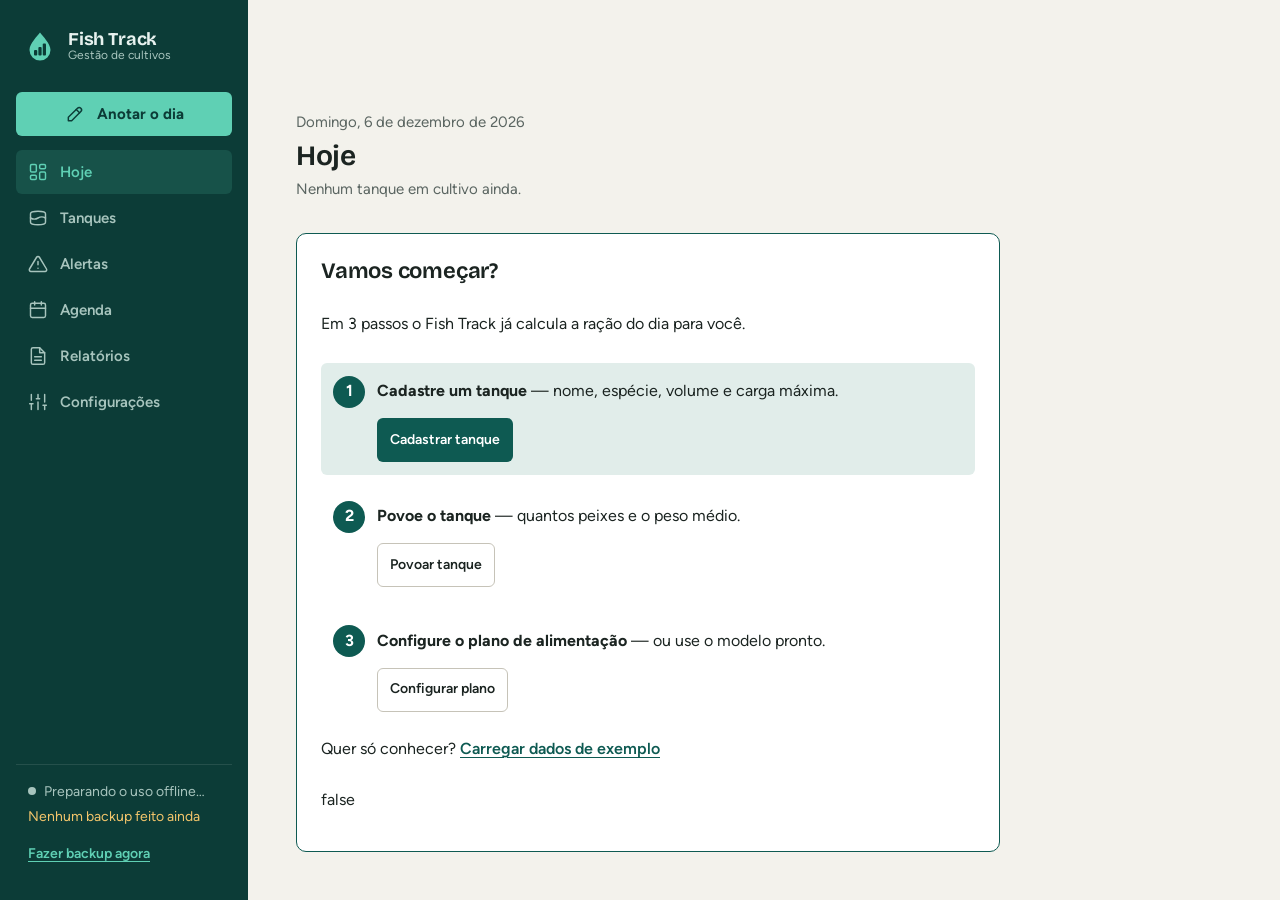
==== commit 62f5abba: "feat: tela Hoje, estado dos tanques, folha do dia e textos mais claros - Tela Hoje com tarefas do di" ====
--- a/index.html
+++ b/index.html
@@ -22,30 +22,22 @@
             </span>
         </a>
         <nav class="menu" aria-label="Navegação principal">
-            <a class="menu__link" href="index.html" aria-current="page"><svg class="menu__icone" viewBox="0 0 24 24" aria-hidden="true"><rect x="3" y="3" width="7" height="9" rx="1.5"/><rect x="14" y="3" width="7" height="5" rx="1.5"/><rect x="14" y="12" width="7" height="9" rx="1.5"/><rect x="3" y="16" width="7" height="5" rx="1.5"/></svg><span class="menu__texto">Visão geral</span></a>
+            <a class="menu__link" href="index.html" aria-current="page"><svg class="menu__icone" viewBox="0 0 24 24" aria-hidden="true"><rect x="3" y="3" width="7" height="9" rx="1.5"/><rect x="14" y="3" width="7" height="5" rx="1.5"/><rect x="14" y="12" width="7" height="9" rx="1.5"/><rect x="3" y="16" width="7" height="5" rx="1.5"/></svg><span class="menu__texto">Hoje</span></a>
             <a class="menu__link" href="tanques.html"><svg class="menu__icone" viewBox="0 0 24 24" aria-hidden="true"><path d="M3 7c0-1.7 4-3 9-3s9 1.3 9 3v10c0 1.7-4 3-9 3s-9-1.3-9-3Z"/><path d="M3 12c3 1.8 6 1.8 9 0s6-1.8 9 0"/></svg><span class="menu__texto">Tanques</span><span class="menu__contador" data-contador="tanques" hidden></span></a>
-            <a class="menu__link menu__link--destaque" href="registro.html"><svg class="menu__icone menu__icone--girar" viewBox="0 0 24 24" aria-hidden="true"><path d="M12 5v14M5 12h14"/></svg><span class="menu__texto menu__texto--curto">Registro</span><span class="menu__texto menu__texto--longo">Novo registro</span></a>
+            <a class="menu__link menu__link--destaque" href="folha.html"><svg class="menu__icone" viewBox="0 0 24 24" aria-hidden="true"><path d="M4 20h4L19 9a2.8 2.8 0 0 0-4-4L4 16Z"/><path d="m13.5 6.5 4 4"/></svg><span class="menu__texto menu__texto--curto">Anotar</span><span class="menu__texto menu__texto--longo">Anotar o dia</span></a>
             <a class="menu__link" href="alertas.html"><svg class="menu__icone" viewBox="0 0 24 24" aria-hidden="true"><path d="M10.3 3.9 1.8 18a2 2 0 0 0 1.7 3h17a2 2 0 0 0 1.7-3L13.7 3.9a2 2 0 0 0-3.4 0Z"/><path d="M12 9v4M12 17h.01"/></svg><span class="menu__texto">Alertas</span><span class="menu__contador menu__contador--alerta" data-contador="alertas" hidden></span></a>
-            <a class="menu__link menu__link--lateral" href="calendario.html"><svg class="menu__icone" viewBox="0 0 24 24" aria-hidden="true"><rect x="3" y="4" width="18" height="17" rx="2"/><path d="M16 2v4M8 2v4M3 10h18"/></svg><span class="menu__texto">Agenda</span></a>
+            <a class="menu__link menu__link--lateral" href="calendario.html"><svg class="menu__icone" viewBox="0 0 24 24" aria-hidden="true"><rect x="3" y="4" width="18" height="17" rx="2"/><path d="M16 2v4M8 2v4M3 10h18"/></svg><span class="menu__texto">Agenda</span><span class="menu__contador" data-contador="lembretes" hidden></span></a>
             <a class="menu__link menu__link--lateral" href="relatorio.html"><svg class="menu__icone" viewBox="0 0 24 24" aria-hidden="true"><path d="M14 2H6a2 2 0 0 0-2 2v16a2 2 0 0 0 2 2h12a2 2 0 0 0 2-2V8Z"/><path d="M14 2v6h6M16 13H8M16 17H8"/></svg><span class="menu__texto">Relatórios</span></a>
             <a class="menu__link menu__link--lateral" href="configuracoes.html"><svg class="menu__icone" viewBox="0 0 24 24" aria-hidden="true"><path d="M4 21v-7M4 10V3M12 21v-9M12 8V3M20 21v-5M20 12V3M2 14h4M10 8h4M18 16h4"/></svg><span class="menu__texto">Configurações</span></a>
             <details class="menu__mais" id="menu-mais">
                 <summary class="menu__link"><svg class="menu__icone" viewBox="0 0 24 24" aria-hidden="true"><circle cx="5" cy="12" r="1.3" fill="currentColor"/><circle cx="12" cy="12" r="1.3" fill="currentColor"/><circle cx="19" cy="12" r="1.3" fill="currentColor"/></svg><span class="menu__texto">Mais</span></summary>
                 <div class="menu__submenu">
-                    <a class="menu__link" href="calendario.html"><svg class="menu__icone" viewBox="0 0 24 24" aria-hidden="true"><rect x="3" y="4" width="18" height="17" rx="2"/><path d="M16 2v4M8 2v4M3 10h18"/></svg><span class="menu__texto">Agenda</span></a>
+                    <a class="menu__link" href="calendario.html"><svg class="menu__icone" viewBox="0 0 24 24" aria-hidden="true"><rect x="3" y="4" width="18" height="17" rx="2"/><path d="M16 2v4M8 2v4M3 10h18"/></svg><span class="menu__texto">Agenda</span><span class="menu__contador" data-contador="lembretes" hidden></span></a>
                     <a class="menu__link" href="relatorio.html"><svg class="menu__icone" viewBox="0 0 24 24" aria-hidden="true"><path d="M14 2H6a2 2 0 0 0-2 2v16a2 2 0 0 0 2 2h12a2 2 0 0 0 2-2V8Z"/><path d="M14 2v6h6M16 13H8M16 17H8"/></svg><span class="menu__texto">Relatórios</span></a>
                     <a class="menu__link" href="configuracoes.html"><svg class="menu__icone" viewBox="0 0 24 24" aria-hidden="true"><path d="M4 21v-7M4 10V3M12 21v-9M12 8V3M20 21v-5M20 12V3M2 14h4M10 8h4M18 16h4"/></svg><span class="menu__texto">Configurações</span></a>
                 </div>
             </details>
         </nav>
-        <section class="lembretes-hoje" aria-labelledby="titulo-lembretes-hoje">
-            <div class="lembretes-hoje__cabecalho">
-                <h2 class="lembretes-hoje__titulo" id="titulo-lembretes-hoje">Lembretes de hoje</h2>
-                <span class="lembretes-hoje__contador" id="contador-lembretes-hoje"></span>
-            </div>
-            <ul class="lembretes-hoje__lista" id="lista-lembretes-hoje"></ul>
-            <a class="lembretes-hoje__link" href="calendario.html?lembrete=novo">Adicionar lembrete</a>
-        </section>
         <div class="cabecalho__rodape">
             <p class="cabecalho__status" id="status-offline">Preparando o uso offline…</p>
             <p class="cabecalho__backup" id="status-backup"></p>
@@ -57,59 +49,68 @@
         <header class="painel__cabecalho">
             <div class="painel__titulos">
                 <p class="painel__data" id="data-hoje"></p>
-                <h1 class="pagina__titulo">Visão geral da produção</h1>
+                <h1 class="pagina__titulo">Hoje</h1>
                 <p class="painel__resumo" id="resumo-producao"></p>
-            </div>
-            <div class="painel__acoes">
-                <div class="segmentado" id="seletor-periodo" role="group" aria-label="Período">
-                    <button class="segmentado__opcao" type="button" data-periodo="7" aria-pressed="false">7 dias</button>
-                    <button class="segmentado__opcao" type="button" data-periodo="30" aria-pressed="true">30 dias</button>
-                    <button class="segmentado__opcao" type="button" data-periodo="ciclo" aria-pressed="false">Ciclo inteiro</button>
-                </div>
-                <a class="botao botao--secundario" href="relatorio.html?imprimir=1"><svg class="icone icone--descer" viewBox="0 0 24 24" aria-hidden="true" focusable="false"><path d="M12 3v12M7 10l5 5 5-5M5 21h14"/></svg>Exportar relatório</a>
             </div>
         </header>
 
-        <section class="painel__destaques" aria-label="Indicadores da produção">
-            <div class="grade-destaques" id="grade-destaques"></div>
-        </section>
+        <section class="primeiros-passos" id="primeiros-passos" aria-labelledby="titulo-primeiros-passos" hidden></section>
 
-        <div class="painel__grade">
-            <section class="cartao-painel grafico-principal" aria-labelledby="titulo-grafico">
-                <div class="grafico-principal__cabecalho">
-                    <div>
-                        <h2 class="secao__titulo" id="titulo-grafico">Biomassa (estimada)</h2>
-                        <p class="grafico-principal__leitura" id="leitura-grafico"></p>
-                    </div>
-                    <div class="grafico-principal__acoes">
-                        <div class="segmentado segmentado--compacto" id="filtro-grafico" role="group" aria-label="Tanques no gráfico"></div>
-                        <button class="botao botao--secundario botao--pequeno" id="botao-baixar-grafico" type="button"><svg class="icone icone--descer" viewBox="0 0 24 24" aria-hidden="true" focusable="false"><path d="M12 3v12M7 10l5 5 5-5M5 21h14"/></svg>Baixar imagem</button>
-                    </div>
-                </div>
-                <div class="grafico-principal__area" id="grafico-principal"></div>
-                <p class="grafico-principal__vazio" id="aviso-grafico-principal" hidden>Sem tanques em cultivo para mostrar no gráfico.</p>
-                <p class="grafico-principal__ajuda">Clique num indicador acima para trocar o gráfico. Passe o mouse para ver cada dia.</p>
+        <div class="hoje" id="conteudo-hoje">
+            <section class="secao tarefas" aria-labelledby="titulo-tarefas">
+                <h2 class="secao__titulo" id="titulo-tarefas">O que fazer hoje</h2>
+                <ul class="tarefas__lista" id="lista-tarefas"></ul>
+                <details class="tarefas__feitas" id="tarefas-feitas" hidden>
+                    <summary class="link" id="resumo-tarefas-feitas"></summary>
+                    <ul class="tarefas__lista tarefas__lista--feitas" id="lista-tarefas-feitas"></ul>
+                </details>
             </section>
 
-            <section class="cartao-painel painel-alertas" aria-labelledby="titulo-alertas">
+            <section class="secao" aria-labelledby="titulo-tanques-ativos">
                 <div class="secao__cabecalho">
-                    <h2 class="secao__titulo" id="titulo-alertas">Alertas</h2>
-                    <a class="link" href="alertas.html">Ver todos</a>
+                    <h2 class="secao__titulo" id="titulo-tanques-ativos">Seus tanques</h2>
+                    <a class="link" href="tanques.html">Ver todos os tanques</a>
                 </div>
-                <div class="chips" id="filtro-alertas" role="group" aria-label="Filtrar alertas por gravidade"></div>
-                <ul class="lista-alertas" id="lista-alertas">
-                    <li class="lista-alertas__vazio">Nenhum alerta no momento.</li>
-                </ul>
+                <div class="grade-cultivo" id="grade-tanques"></div>
+                <p class="legenda-estimado" id="legenda-tanques">≈ valor estimado: os números reais saem na despesca.</p>
             </section>
+
+            <details class="producao" id="producao">
+                <summary class="producao__resumo"><h2 class="secao__titulo producao__titulo">Produção</h2><span class="producao__dica">indicadores e gráfico por tanque</span></summary>
+                <div class="producao__conteudo">
+                    <div class="painel__acoes">
+                        <div class="segmentado" id="seletor-periodo" role="group" aria-label="Período">
+                            <button class="segmentado__opcao" type="button" data-periodo="7" aria-pressed="false">7 dias</button>
+                            <button class="segmentado__opcao" type="button" data-periodo="30" aria-pressed="true">30 dias</button>
+                            <button class="segmentado__opcao" type="button" data-periodo="ciclo" aria-pressed="false">Ciclo inteiro</button>
+                        </div>
+                        <a class="botao botao--secundario" href="relatorio.html?imprimir=1"><svg class="icone icone--descer" viewBox="0 0 24 24" aria-hidden="true" focusable="false"><path d="M12 3v12M7 10l5 5 5-5M5 21h14"/></svg>Exportar relatório</a>
+                    </div>
+
+                    <section class="painel__destaques" aria-label="Indicadores da produção">
+                        <div class="grade-destaques" id="grade-destaques"></div>
+                        <p class="termos-ajuda" id="termos-producao"></p>
+                    </section>
+
+                    <section class="cartao-painel grafico-principal" aria-labelledby="titulo-grafico">
+                        <div class="grafico-principal__cabecalho">
+                            <div>
+                                <h3 class="secao__titulo" id="titulo-grafico">Biomassa</h3>
+                                <p class="grafico-principal__leitura" id="leitura-grafico"></p>
+                            </div>
+                            <div class="grafico-principal__acoes">
+                                <div class="segmentado segmentado--compacto" id="filtro-grafico" role="group" aria-label="Tanques no gráfico"></div>
+                                <button class="botao botao--secundario botao--pequeno" id="botao-baixar-grafico" type="button"><svg class="icone icone--descer" viewBox="0 0 24 24" aria-hidden="true" focusable="false"><path d="M12 3v12M7 10l5 5 5-5M5 21h14"/></svg>Baixar imagem</button>
+                            </div>
+                        </div>
+                        <div class="grafico-principal__area" id="grafico-principal"></div>
+                        <p class="grafico-principal__vazio" id="aviso-grafico-principal" hidden>Sem tanques em cultivo para mostrar no gráfico.</p>
+                        <p class="grafico-principal__ajuda">Clique num indicador acima para trocar o gráfico. Passe o mouse para ver cada dia.</p>
+                    </section>
+                    <p class="legenda-estimado">≈ valor estimado: os números reais saem na despesca.</p>
+                </div>
+            </details>
         </div>
-
-        <section class="secao" aria-labelledby="titulo-tanques-ativos">
-            <div class="secao__cabecalho">
-                <h2 class="secao__titulo" id="titulo-tanques-ativos">Tanques em cultivo</h2>
-                <a class="link" href="tanques.html">Ver todos os tanques</a>
-            </div>
-            <div class="grade-cultivo" id="grade-tanques"></div>
-        </section>
     </main>
 
     <script type="module" src="js/pages/dashboard.js"></script>
--- a/css/base.css
+++ b/css/base.css
@@ -40,6 +40,7 @@
     --cor-primaria: #0e5a52;
     --cor-primaria-escura: #0a433d;
     --cor-primaria-suave: #e1edea;
+    --cor-primaria-suave-forte: #c9e2dc;
 
     --cor-sucesso: #2d6a31;
     --cor-sucesso-suave: #e6f0e2;
--- a/css/layout.css
+++ b/css/layout.css
@@ -63,8 +63,7 @@
 }
 
 /* Rodapé do menu lateral: só existe no desktop. */
-.cabecalho__rodape,
-.lembretes-hoje {
+.cabecalho__rodape {
     display: none;
 }
 
@@ -548,98 +547,6 @@
         color: var(--cor-texto-invertido);
     }
 
-    /* Lembretes de hoje (seção 7.4): concluídos direto no menu. */
-    .lembretes-hoje {
-        display: grid;
-        gap: var(--espaco-2);
-        padding: var(--espaco-4) var(--espaco-3) 0;
-        border-top: 1px solid rgb(255 255 255 / 0.1);
-        color: var(--cor-menu-texto);
-        font-size: var(--texto-2);
-    }
-
-    .lembretes-hoje__cabecalho {
-        display: flex;
-        align-items: baseline;
-        justify-content: space-between;
-        gap: var(--espaco-2);
-    }
-
-    .lembretes-hoje__titulo {
-        color: var(--cor-menu-texto-suave);
-        font-family: var(--fonte);
-        font-size: var(--texto-1);
-        font-weight: 700;
-        letter-spacing: 0.06em;
-        text-transform: uppercase;
-    }
-
-    .lembretes-hoje__contador {
-        color: var(--cor-menu-texto-suave);
-        font-size: var(--texto-1);
-        font-variant-numeric: tabular-nums;
-    }
-
-    .lembretes-hoje__lista {
-        display: grid;
-        gap: var(--espaco-1);
-        margin: 0;
-        padding: 0;
-        list-style: none;
-    }
-
-    .lembretes-hoje__item {
-        display: flex;
-        align-items: center;
-        gap: var(--espaco-2);
-        min-height: var(--altura-toque);
-    }
-
-    .lembretes-hoje__caixa {
-        flex: none;
-        width: 1.125rem;
-        height: 1.125rem;
-        margin: 0;
-        accent-color: var(--cor-menu-destaque);
-    }
-
-    .lembretes-hoje__texto {
-        display: grid;
-        flex: 1 1 auto;
-        min-width: 0;
-        cursor: pointer;
-    }
-
-    .lembretes-hoje__item--concluido .lembretes-hoje__texto {
-        color: var(--cor-menu-texto-suave);
-        text-decoration: line-through;
-    }
-
-    .lembretes-hoje__tanque {
-        overflow: hidden;
-        color: var(--cor-menu-texto-suave);
-        font-size: var(--texto-1);
-        text-overflow: ellipsis;
-        white-space: nowrap;
-    }
-
-    .lembretes-hoje__vazio {
-        color: var(--cor-menu-texto-suave);
-    }
-
-    .lembretes-hoje__link {
-        justify-self: start;
-        display: inline-flex;
-        align-items: center;
-        min-height: var(--altura-toque);
-        color: var(--cor-menu-destaque);
-        font-weight: 600;
-        text-underline-offset: 0.2em;
-    }
-
-    .lembretes-hoje__link:hover {
-        color: var(--cor-menu-texto);
-    }
 
     .cabecalho__rodape {
         display: grid;
--- a/css/components.css
+++ b/css/components.css
@@ -1491,6 +1491,10 @@
     background: var(--cor-superficie);
 }
 
+.quadro__item--lembrete {
+    border-left: 3px solid var(--cor-borda-forte);
+}
+
 .quadro__item--alerta {
     border-left: 3px solid var(--cor-perigo);
 }
@@ -2436,44 +2440,6 @@
     font-size: var(--texto-2);
 }
 
-.cartao-cultivo__corpo {
-    display: flex;
-    align-items: center;
-    gap: var(--espaco-4);
-}
-
-.cartao-cultivo__dados {
-    display: grid;
-    flex: 1;
-    grid-template-columns: repeat(2, minmax(0, 1fr));
-    gap: var(--espaco-2) var(--espaco-4);
-}
-
-.cartao-cultivo__dado dt {
-    color: var(--cor-texto-suave);
-    font-size: var(--texto-1);
-}
-
-.cartao-cultivo__dado dd {
-    font-weight: 650;
-    font-variant-numeric: tabular-nums;
-}
-
-.cartao-cultivo__registro {
-    color: var(--cor-texto-suave);
-    font-size: var(--texto-2);
-}
-
-.cartao-cultivo__registro--em-dia {
-    color: var(--cor-sucesso);
-    font-weight: 600;
-}
-
-.cartao-cultivo__registro--atrasado {
-    color: var(--cor-atencao);
-    font-weight: 600;
-}
-
 .cartao-cultivo__acoes {
     display: flex;
     flex-wrap: wrap;
@@ -2554,6 +2520,11 @@
     gap: var(--espaco-2);
 }
 
+.campo__com-unidade .segmentado {
+    flex: none;
+    flex-wrap: nowrap;
+}
+
 .campo__com-unidade .campo__input {
     flex: 1 1 auto;
     min-width: 0;
@@ -2613,30 +2584,986 @@
     gap: var(--espaco-4);
 }
 
-.lista-tabelas__acoes .link,
-.editor-tabela__faixas .link {
+.lista-tabelas__acoes .link {
     min-height: var(--altura-toque);
 }
 
-.editor-tabela {
+/* ---------- Campo com unidade e diálogo largo (seções 7.13 e 7.14) ---------- */
+
+.campo__conversao {
+    color: var(--cor-primaria-escura);
+    font-size: var(--texto-2);
+    font-weight: 600;
+}
+
+.campo__conversao:empty {
+    display: none;
+}
+
+.campo__input--curto {
+    width: 6.5rem;
+    min-width: 0;
+}
+
+.dialogo--largo {
+    width: min(56rem, calc(100% - 2 * var(--espaco-4)));
+}
+
+.dialogo--largo .formulario {
+    max-width: none;
+}
+
+.peso-registro {
+    display: flex;
+    flex-wrap: wrap;
+    align-items: center;
+    gap: var(--espaco-2) var(--espaco-4);
+    padding: var(--espaco-3) var(--espaco-4);
+    border: 1px solid var(--cor-borda);
+    border-radius: var(--raio);
+    background: var(--cor-superficie-suave);
+}
+
+.cartao-indicador__acao {
+    justify-self: start;
+    margin-top: var(--espaco-2);
+}
+
+.cartao-racao__plano {
+    color: var(--cor-texto-suave);
+    font-size: var(--texto-2);
+}
+
+.tabela__linha--biometria td {
+    background: var(--cor-info-suave);
+}
+
+/* ---------- Painel de biometria (seção 7.13) ---------- */
+
+.painel-biometria {
+    width: min(60rem, calc(100% - 2 * var(--espaco-4)));
+    max-height: calc(100dvh - 2 * var(--espaco-4));
+    overflow-y: auto;
+}
+
+/* O tanque fica fixo e em destaque no topo: não há dúvida de qual se está pesando. */
+.painel-biometria__topo {
+    position: sticky;
+    top: 0;
+    z-index: 1;
+    display: grid;
+    grid-template-columns: auto minmax(0, 1fr) auto;
+    align-items: start;
+    gap: var(--espaco-3);
+    padding: var(--espaco-4) var(--espaco-5);
+    border-bottom: 1px solid var(--cor-borda);
+    background: var(--cor-superficie);
+}
+
+.painel-biometria__faixa {
+    align-self: stretch;
+    width: 6px;
+    border-radius: 3px;
+    background: var(--cor-serie, var(--cor-primaria));
+}
+
+.painel-biometria__rotulo,
+.painel-biometria__detalhe {
+    color: var(--cor-texto-suave);
+    font-size: var(--texto-2);
+}
+
+.painel-biometria__nome {
+    font-size: var(--texto-7);
+    line-height: 1.1;
+}
+
+.painel-biometria__troca {
+    color: var(--cor-primaria-escura);
+    font-weight: 700;
+}
+
+.painel-biometria__troca:empty {
+    display: none;
+}
+
+/* Na rodada de biometria, a troca de tanque pisca de leve no topo. */
+.painel-biometria__topo--troca {
+    animation: troca-tanque var(--duracao-lenta) var(--curva-saida);
+}
+
+@keyframes troca-tanque {
+    from {
+        background: var(--cor-primaria-suave);
+        transform: translateY(-4px);
+    }
+}
+
+.painel-biometria__corpo {
+    display: grid;
+    gap: var(--espaco-5);
+    padding: var(--espaco-4) var(--espaco-5) var(--espaco-5);
+}
+
+.painel-biometria__modo {
+    display: grid;
+    gap: var(--espaco-3);
+}
+
+.painel-biometria__alternar,
+.painel-biometria__comprimento summary,
+.painel-biometria__modo .campo > .link {
+    justify-self: start;
+    min-height: var(--altura-toque);
+}
+
+.painel-biometria__previa {
+    align-self: start;
+    display: grid;
+    gap: var(--espaco-2);
     padding: var(--espaco-4);
     border: 1px solid var(--cor-primaria);
     border-radius: var(--raio-grande);
+    background: var(--cor-primaria-suave);
+}
+
+.previa__titulo {
+    font-size: var(--texto-4);
+}
+
+.previa__lista {
+    display: grid;
+    gap: var(--espaco-2);
+    margin: 0;
+}
+
+.previa__linha {
+    display: grid;
+    gap: 2px;
+}
+
+.previa__linha dt {
+    color: var(--cor-texto-suave);
+    font-size: var(--texto-1);
+    font-weight: 600;
+}
+
+.previa__linha dd {
+    margin: 0;
+    font-variant-numeric: tabular-nums;
+}
+
+.previa__linha--destaque dd {
+    font-family: var(--fonte-titulo);
+    font-size: var(--texto-6);
+    font-weight: 650;
+}
+
+.previa__linha--atencao dd,
+.previa__aviso {
+    color: var(--cor-atencao);
+    font-weight: 600;
+}
+
+.previa__vazia {
+    color: var(--cor-texto-suave);
+    font-size: var(--texto-2);
+}
+
+.pesagens-parciais__bloco {
+    display: grid;
+    gap: var(--espaco-2);
+}
+
+.pesagens-parciais {
+    display: grid;
+    gap: var(--espaco-2);
+    margin: 0;
+    padding: 0;
+    list-style: none;
+}
+
+.pesagens-parciais__item {
+    display: flex;
+    flex-wrap: wrap;
+    align-items: end;
+    gap: var(--espaco-2) var(--espaco-3);
+}
+
+.pesagens-parciais__numero {
+    min-width: 2rem;
+    padding-bottom: var(--espaco-3);
+    color: var(--cor-texto-suave);
+    font-weight: 700;
+}
+
+.pesagens-parciais__campo {
+    display: grid;
+    gap: var(--espaco-1);
+    font-size: var(--texto-2);
+}
+
+.pesagens-parciais__campo .campo__input {
+    width: 7rem;
+}
+
+@media (min-width: 48rem) {
+    .painel-biometria__corpo {
+        grid-template-columns: minmax(0, 3fr) minmax(16rem, 2fr);
+    }
+
+    .painel-biometria__previa {
+        position: sticky;
+        top: 7rem;
+    }
+}
+
+/* ---------- Plano de alimentação (seção 7.14) ---------- */
+
+.plano__explicacao {
+    color: var(--cor-texto-suave);
+}
+
+.plano__explicacao + .plano__explicacao {
+    margin-top: calc(var(--espaco-2) * -1);
+}
+
+.plano__corpo {
+    display: grid;
+    gap: var(--espaco-4);
+}
+
+.plano__fixo,
+.plano__grupo-faixas {
+    display: grid;
+    gap: var(--espaco-3);
+}
+
+.plano__frase {
+    display: flex;
+    flex-wrap: wrap;
+    align-items: center;
+    gap: var(--espaco-2);
+}
+
+.plano__faixas {
+    display: grid;
+    gap: var(--espaco-3);
+    margin: 0;
+    padding: 0;
+    list-style: none;
+}
+
+.plano__faixa {
+    display: grid;
+    gap: var(--espaco-2);
+    padding: var(--espaco-3) var(--espaco-4);
+    border: 1px solid var(--cor-borda);
+    border-radius: var(--raio);
+}
+
+.plano__faixa .link {
+    justify-self: start;
+    min-height: var(--altura-toque);
+}
+
+.plano__resumo-faixa {
+    font-weight: 600;
+}
+
+.plano__regua {
+    display: grid;
+    gap: var(--espaco-1);
+    padding-top: var(--espaco-6);
+}
+
+.plano__trilho {
+    position: relative;
+    height: 1.75rem;
+    border-radius: var(--raio);
+    background: var(--cor-neutra-suave);
+}
+
+.plano__segmento {
+    position: absolute;
+    top: 0;
+    bottom: 0;
+    left: var(--inicio);
+    width: calc(var(--fim) - var(--inicio));
+    border-right: 2px solid var(--cor-superficie);
+    background: var(--cor-primaria-suave);
+}
+
+/* Faixas vizinhas em tons alternados, para se distinguirem sem número dentro. */
+.plano__segmento:nth-child(even) {
+    background: var(--cor-primaria-suave-forte);
+}
+
+.plano__marcador {
+    position: absolute;
+    bottom: 100%;
+    left: var(--posicao);
+    padding: 2px var(--espaco-2);
+    border-radius: var(--raio);
+    background: var(--cor-primaria);
+    color: var(--cor-texto-invertido);
+    font-size: var(--texto-1);
+    font-weight: 700;
+    white-space: nowrap;
+    transform: translate(-50%, -4px);
+}
+
+.plano__marcador::after {
+    content: "";
+    position: absolute;
+    top: 100%;
+    left: 50%;
+    width: 2px;
+    height: calc(1.75rem + 4px);
+    background: var(--cor-primaria);
+    transform: translateX(-50%);
+}
+
+.plano__limites {
+    display: flex;
+    justify-content: space-between;
+    color: var(--cor-texto-suave);
+    font-size: var(--texto-1);
+}
+
+.plano__simulador {
+    align-self: start;
+    display: grid;
+    gap: var(--espaco-2);
+    padding: var(--espaco-4);
+    border: 1px solid var(--cor-primaria);
+    border-radius: var(--raio-grande);
+    background: var(--cor-primaria-suave);
+}
+
+.plano__simulador-titulo {
+    font-size: var(--texto-4);
+}
+
+.plano__resultado {
+    font-size: var(--texto-3);
+}
+
+.grupo-alimentacao {
+    display: grid;
+    gap: var(--espaco-2);
+}
+
+.grupo-alimentacao__acoes {
+    display: flex;
+    flex-wrap: wrap;
+    gap: var(--espaco-2);
+}
+
+@media (min-width: 48rem) {
+    .plano__corpo {
+        grid-template-columns: minmax(0, 3fr) minmax(14rem, 2fr);
+    }
+}
+
+/* ---------- Estado do tanque (seção 9.12) ---------- */
+
+/* Texto + ícone + cor, nunca só cor; a frase do motivo vem embaixo. */
+.estado-tanque {
+    display: grid;
+    justify-items: start;
+    gap: 2px;
+}
+
+.estado-tanque__etiqueta {
+    display: inline-flex;
+    align-items: center;
+    gap: var(--espaco-1);
+    padding: 2px var(--espaco-2);
+    border-radius: var(--raio);
+    font-size: var(--texto-2);
+    font-weight: 700;
+}
+
+.estado-tanque__etiqueta .icone {
+    width: 1rem;
+    height: 1rem;
+}
+
+.estado-tanque__motivo {
+    color: var(--cor-texto-suave);
+    font-size: var(--texto-2);
+}
+
+.estado-tanque--agir .estado-tanque__etiqueta {
+    background: var(--cor-perigo-suave);
+    color: var(--cor-perigo);
+}
+
+.estado-tanque--atencao .estado-tanque__etiqueta {
+    background: var(--cor-atencao-suave);
+    color: var(--cor-atencao);
+}
+
+.estado-tanque--certo .estado-tanque__etiqueta {
+    background: var(--cor-sucesso-suave);
+    color: var(--cor-sucesso);
+}
+
+.estado-tanque--vazio .estado-tanque__etiqueta,
+.estado-tanque--manutencao .estado-tanque__etiqueta,
+.estado-tanque--arquivado .estado-tanque__etiqueta {
+    background: var(--cor-neutra-suave);
+    color: var(--cor-texto-suave);
+}
+
+/* ---------- Valor ausente, estimado e termos (seção 11.6) ---------- */
+
+.valor-ausente {
+    color: var(--cor-texto-suave);
+    font-family: var(--fonte);
+    font-size: var(--texto-2);
+    font-weight: 500;
+    letter-spacing: 0;
+}
+
+.cartao-indicador__valor--ausente {
+    line-height: 1.4;
+}
+
+.valor-estimado__sinal {
+    margin-right: 0.1em;
+    color: var(--cor-texto-suave);
+    font-weight: 500;
+}
+
+.legenda-estimado {
+    color: var(--cor-texto-suave);
+    font-size: var(--texto-1);
+}
+
+.termo__caixa {
+    position: relative;
+    display: inline-block;
+}
+
+.termo {
+    padding: 0;
+    border: 0;
+    border-bottom: 1px dotted currentColor;
+    background: none;
+    color: inherit;
+    font: inherit;
+    cursor: help;
+}
+
+.termo__balao {
+    position: absolute;
+    left: 0;
+    top: calc(100% + 6px);
+    z-index: 15;
+    display: none;
+    width: max-content;
+    max-width: min(18rem, 80vw);
+    padding: var(--espaco-2) var(--espaco-3);
+    border-radius: var(--raio);
+    background: var(--cor-texto);
+    color: var(--cor-texto-invertido);
+    font-size: var(--texto-2);
+    font-weight: 400;
+    line-height: 1.45;
+    letter-spacing: 0;
+    text-transform: none;
+    white-space: normal;
+    box-shadow: var(--sombra-flutuante);
+}
+
+.termo__exemplo {
+    display: block;
+    margin-top: var(--espaco-1);
+    opacity: 0.8;
+}
+
+/* Abre ao passar o mouse, ao focar pelo teclado ou ao tocar (aria-expanded). */
+.termo:hover + .termo__balao,
+.termo:focus-visible + .termo__balao,
+.termo[aria-expanded="true"] + .termo__balao {
+    display: block;
+}
+
+.termos-ajuda {
+    color: var(--cor-texto-suave);
+    font-size: var(--texto-2);
+}
+
+/* ---------- Tela "Hoje" (seção 7.1) ---------- */
+
+.hoje {
+    display: grid;
+    gap: var(--espaco-6);
+}
+
+.tarefas__lista {
+    display: grid;
+    gap: var(--espaco-2);
+    margin: 0;
+    padding: 0;
+    list-style: none;
+}
+
+.tarefa {
+    display: grid;
+    grid-template-columns: auto minmax(0, 1fr);
+    align-items: center;
+    gap: var(--espaco-2) var(--espaco-3);
+    padding: var(--espaco-3) var(--espaco-4);
+    border: 1px solid var(--cor-borda);
+    border-left: 4px solid var(--cor-borda-forte);
+    border-radius: var(--raio);
     background: var(--cor-superficie);
 }
 
-.editor-tabela__titulo {
+.tarefa__icone {
+    display: grid;
+    place-items: center;
+    width: 2rem;
+    height: 2rem;
+    border-radius: 50%;
+    background: var(--cor-superficie-suave);
+}
+
+.tarefa__titulo {
+    display: flex;
+    flex-wrap: wrap;
+    align-items: center;
+    gap: var(--espaco-2);
+    font-weight: 600;
+}
+
+.tarefa__acao,
+.tarefa__concluir {
+    grid-column: 2;
+    justify-self: start;
+}
+
+.tarefa__concluir {
+    display: inline-flex;
+    align-items: center;
+    gap: var(--espaco-2);
+    min-height: var(--altura-toque);
+    font-weight: 600;
+    cursor: pointer;
+}
+
+.tarefa--alta {
+    border-left-color: var(--cor-perigo);
+}
+
+.tarefa--alta .tarefa__icone {
+    background: var(--cor-perigo-suave);
+    color: var(--cor-perigo);
+}
+
+.tarefa--media,
+.tarefa--baixa {
+    border-left-color: var(--cor-atencao);
+}
+
+.tarefa--media .tarefa__icone,
+.tarefa--baixa .tarefa__icone {
+    background: var(--cor-atencao-suave);
+    color: var(--cor-atencao);
+}
+
+.tarefa--alimentar,
+.tarefa--biometria {
+    border-left-color: var(--cor-primaria);
+}
+
+.tarefa--alimentar .tarefa__icone,
+.tarefa--biometria .tarefa__icone {
+    background: var(--cor-primaria-suave);
+    color: var(--cor-primaria-escura);
+}
+
+.tarefa--feita {
+    border-left-color: var(--cor-sucesso);
+    color: var(--cor-texto-suave);
+}
+
+.tarefa--feita .tarefa__titulo {
+    text-decoration: line-through;
+}
+
+.tarefas__feitas {
+    margin-top: var(--espaco-2);
+}
+
+.tarefas__feitas summary {
+    min-height: var(--altura-toque);
+    display: inline-flex;
+    align-items: center;
+}
+
+.tarefas__vazia {
+    display: flex;
+    align-items: center;
+    gap: var(--espaco-3);
+    padding: var(--espaco-4) var(--espaco-5);
+    border: 1px solid var(--cor-sucesso);
+    border-radius: var(--raio-grande);
+    background: var(--cor-sucesso-suave);
+    color: var(--cor-sucesso);
+}
+
+.tarefas__vazia .icone {
+    width: 1.75rem;
+    height: 1.75rem;
+}
+
+.tarefas__vazia-titulo {
+    font-weight: 700;
+}
+
+.tarefas__detalhe {
+    color: var(--cor-texto-suave);
+    font-size: var(--texto-2);
+}
+
+@media (min-width: 48rem) {
+    .tarefa {
+        grid-template-columns: auto minmax(0, 1fr) auto;
+    }
+
+    .tarefa__acao,
+    .tarefa__concluir {
+        grid-column: auto;
+    }
+}
+
+.cartao-cultivo__link {
+    color: inherit;
+    text-decoration: none;
+}
+
+.cartao-cultivo__link:hover {
+    text-decoration: underline;
+}
+
+.cartao-cultivo__racao {
+    font-size: var(--texto-3);
+}
+
+.cartao-cultivo__rotulo {
+    color: var(--cor-texto-suave);
+}
+
+.producao {
+    border-top: 1px solid var(--cor-borda);
+    padding-top: var(--espaco-4);
+}
+
+.producao__resumo {
+    display: flex;
+    flex-wrap: wrap;
+    align-items: baseline;
+    gap: var(--espaco-2) var(--espaco-3);
+    min-height: var(--altura-toque);
+    cursor: pointer;
+}
+
+.producao__titulo {
+    display: inline;
+}
+
+.producao__dica {
+    color: var(--cor-texto-suave);
+    font-size: var(--texto-2);
+}
+
+.producao__conteudo {
+    display: grid;
+    gap: var(--espaco-5);
+    margin-top: var(--espaco-4);
+}
+
+/* ---------- Primeiros passos (seção 7.1) ---------- */
+
+.primeiros-passos {
+    display: grid;
+    gap: var(--espaco-3);
+    max-width: 44rem;
+    padding: var(--espaco-5);
+    border: 1px solid var(--cor-primaria);
+    border-radius: var(--raio-grande);
+    background: var(--cor-superficie);
+}
+
+.primeiros-passos__titulo {
+    font-size: var(--texto-6);
+}
+
+.primeiros-passos__lista {
+    display: grid;
+    gap: var(--espaco-3);
+    margin: 0;
+    padding: 0;
+    list-style: none;
+}
+
+.primeiros-passos__passo {
+    display: grid;
+    grid-template-columns: 2rem minmax(0, 1fr);
+    align-items: center;
+    gap: var(--espaco-2) var(--espaco-3);
+    padding: var(--espaco-3);
+    border-radius: var(--raio);
+}
+
+.primeiros-passos__passo .botao {
+    grid-column: 2;
+    justify-self: start;
+}
+
+.primeiros-passos__passo--proximo {
+    background: var(--cor-primaria-suave);
+}
+
+.primeiros-passos__passo--feito {
+    color: var(--cor-texto-suave);
+}
+
+.primeiros-passos__passo--feito .icone {
+    color: var(--cor-sucesso);
+}
+
+.primeiros-passos__numero {
+    display: grid;
+    place-items: center;
+    width: 2rem;
+    height: 2rem;
+    border-radius: 50%;
+    background: var(--cor-primaria);
+    color: var(--cor-texto-invertido);
+    font-weight: 700;
+}
+
+.primeiros-passos--concluido {
+    padding: var(--espaco-2) var(--espaco-4);
+    border-color: var(--cor-borda);
+    color: var(--cor-sucesso);
+    font-size: var(--texto-2);
+}
+
+.primeiros-passos--concluido p {
+    display: flex;
+    align-items: center;
+    gap: var(--espaco-2);
+}
+
+/* ---------- Folha do dia (seção 7.15) ---------- */
+
+.folha__formulario {
+    display: grid;
+    gap: var(--espaco-4);
+}
+
+.folha__topo {
+    display: flex;
+    flex-wrap: wrap;
+    align-items: flex-end;
+    justify-content: space-between;
+    gap: var(--espaco-3);
+}
+
+.folha__linhas {
+    display: grid;
+    gap: var(--espaco-3);
+    margin: 0;
+    padding: 0;
+    list-style: none;
+}
+
+.folha__linha {
+    display: grid;
+    gap: var(--espaco-3);
+    padding: var(--espaco-4);
+    border: 1px solid var(--cor-borda);
+    border-radius: var(--raio-grande);
+    background: var(--cor-superficie);
+}
+
+.folha__linha:has([data-anotado]:checked) {
+    border-color: var(--cor-primaria);
+    box-shadow: inset 4px 0 0 var(--cor-primaria);
+}
+
+.folha__linha--anotada {
+    background: var(--cor-superficie-suave);
+}
+
+.folha__topo-linha {
+    display: flex;
+    flex-wrap: wrap;
+    align-items: center;
+    justify-content: space-between;
+    gap: var(--espaco-2);
+}
+
+.folha__cabecalho {
+    display: flex;
+    flex-wrap: wrap;
+    align-items: center;
+    gap: var(--espaco-2) var(--espaco-3);
+}
+
+.folha__faixa {
+    width: 6px;
+    height: 1.75rem;
+    border-radius: 3px;
+    background: var(--cor-serie);
+}
+
+.folha__tanque {
     font-size: var(--texto-5);
 }
 
-.editor-tabela__faixas td {
-    padding: var(--espaco-1) var(--espaco-2);
-}
-
-.campo__input--compacto {
-    min-width: 5.5rem;
-}
-
-.editor-tabela__adicionar {
-    justify-self: start;
-}
+.folha__anotado {
+    display: inline-flex;
+    align-items: center;
+    gap: var(--espaco-2);
+    min-height: var(--altura-toque);
+    padding: 0 var(--espaco-3);
+    border: 1px solid var(--cor-borda-forte);
+    border-radius: var(--raio);
+    font-weight: 700;
+    cursor: pointer;
+}
+
+.folha__anotado:has(:checked) {
+    border-color: var(--cor-primaria);
+    background: var(--cor-primaria-suave);
+    color: var(--cor-primaria-escura);
+}
+
+.folha__campos {
+    display: grid;
+    gap: var(--espaco-3);
+}
+
+.folha__mais summary {
+    display: inline-flex;
+    align-items: center;
+    min-height: var(--altura-toque);
+}
+
+.folha__mais[open] {
+    display: grid;
+    gap: var(--espaco-3);
+}
+
+.folha__resumo {
+    color: var(--cor-texto-suave);
+}
+
+.folha__rodape {
+    position: sticky;
+    bottom: calc(var(--altura-menu) + env(safe-area-inset-bottom));
+    display: flex;
+    flex-wrap: wrap;
+    align-items: center;
+    justify-content: flex-end;
+    gap: var(--espaco-3);
+    padding: var(--espaco-3) 0;
+    background: var(--cor-fundo);
+}
+
+.folha__dica {
+    color: var(--cor-texto-suave);
+    font-size: var(--texto-2);
+}
+
+@media (min-width: 48rem) {
+    .folha__campos {
+        grid-template-columns: minmax(0, 1.4fr) minmax(0, 1fr) minmax(0, 1fr);
+        align-items: start;
+    }
+}
+
+@media (min-width: 60rem) {
+    .folha__rodape {
+        bottom: 0;
+    }
+}
+
+/* ---------- Página do tanque: ações e tanque fixo (seções 7.3 e 7.6) ---------- */
+
+.mais-acoes {
+    position: relative;
+}
+
+.mais-acoes__botao {
+    list-style: none;
+    cursor: pointer;
+}
+
+.mais-acoes__botao::-webkit-details-marker {
+    display: none;
+}
+
+.mais-acoes__menu {
+    position: absolute;
+    top: calc(100% + var(--espaco-1));
+    left: 0;
+    z-index: 12;
+    display: grid;
+    min-width: 14rem;
+    padding: var(--espaco-1);
+    border: 1px solid var(--cor-borda);
+    border-radius: var(--raio-grande);
+    background: var(--cor-superficie);
+    box-shadow: var(--sombra-flutuante);
+}
+
+.mais-acoes__item {
+    display: flex;
+    align-items: center;
+    gap: var(--espaco-2);
+    min-height: var(--altura-toque);
+    padding: 0 var(--espaco-3);
+    border: 0;
+    border-radius: var(--raio);
+    background: none;
+    color: var(--cor-texto);
+    font: inherit;
+    font-size: var(--texto-3);
+    text-align: left;
+    text-decoration: none;
+    cursor: pointer;
+}
+
+.mais-acoes__item:hover,
+.mais-acoes__item:active {
+    background: var(--cor-superficie-suave);
+}
+
+.mais-acoes__item--perigo {
+    color: var(--cor-perigo);
+}
+
+/* "Registrar despesca" é rara e definitiva: por último e separada. */
+.mais-acoes__item--separado {
+    margin-top: var(--espaco-1);
+    border-top: 1px solid var(--cor-borda);
+    border-radius: 0 0 var(--raio) var(--raio);
+}
+
+.tanque-fixo {
+    padding: var(--espaco-2) var(--espaco-3);
+    border-left: 4px solid var(--cor-primaria);
+    border-radius: var(--raio);
+    background: var(--cor-primaria-suave);
+    font-family: var(--fonte-titulo);
+    font-size: var(--texto-5);
+    font-weight: 650;
+}
